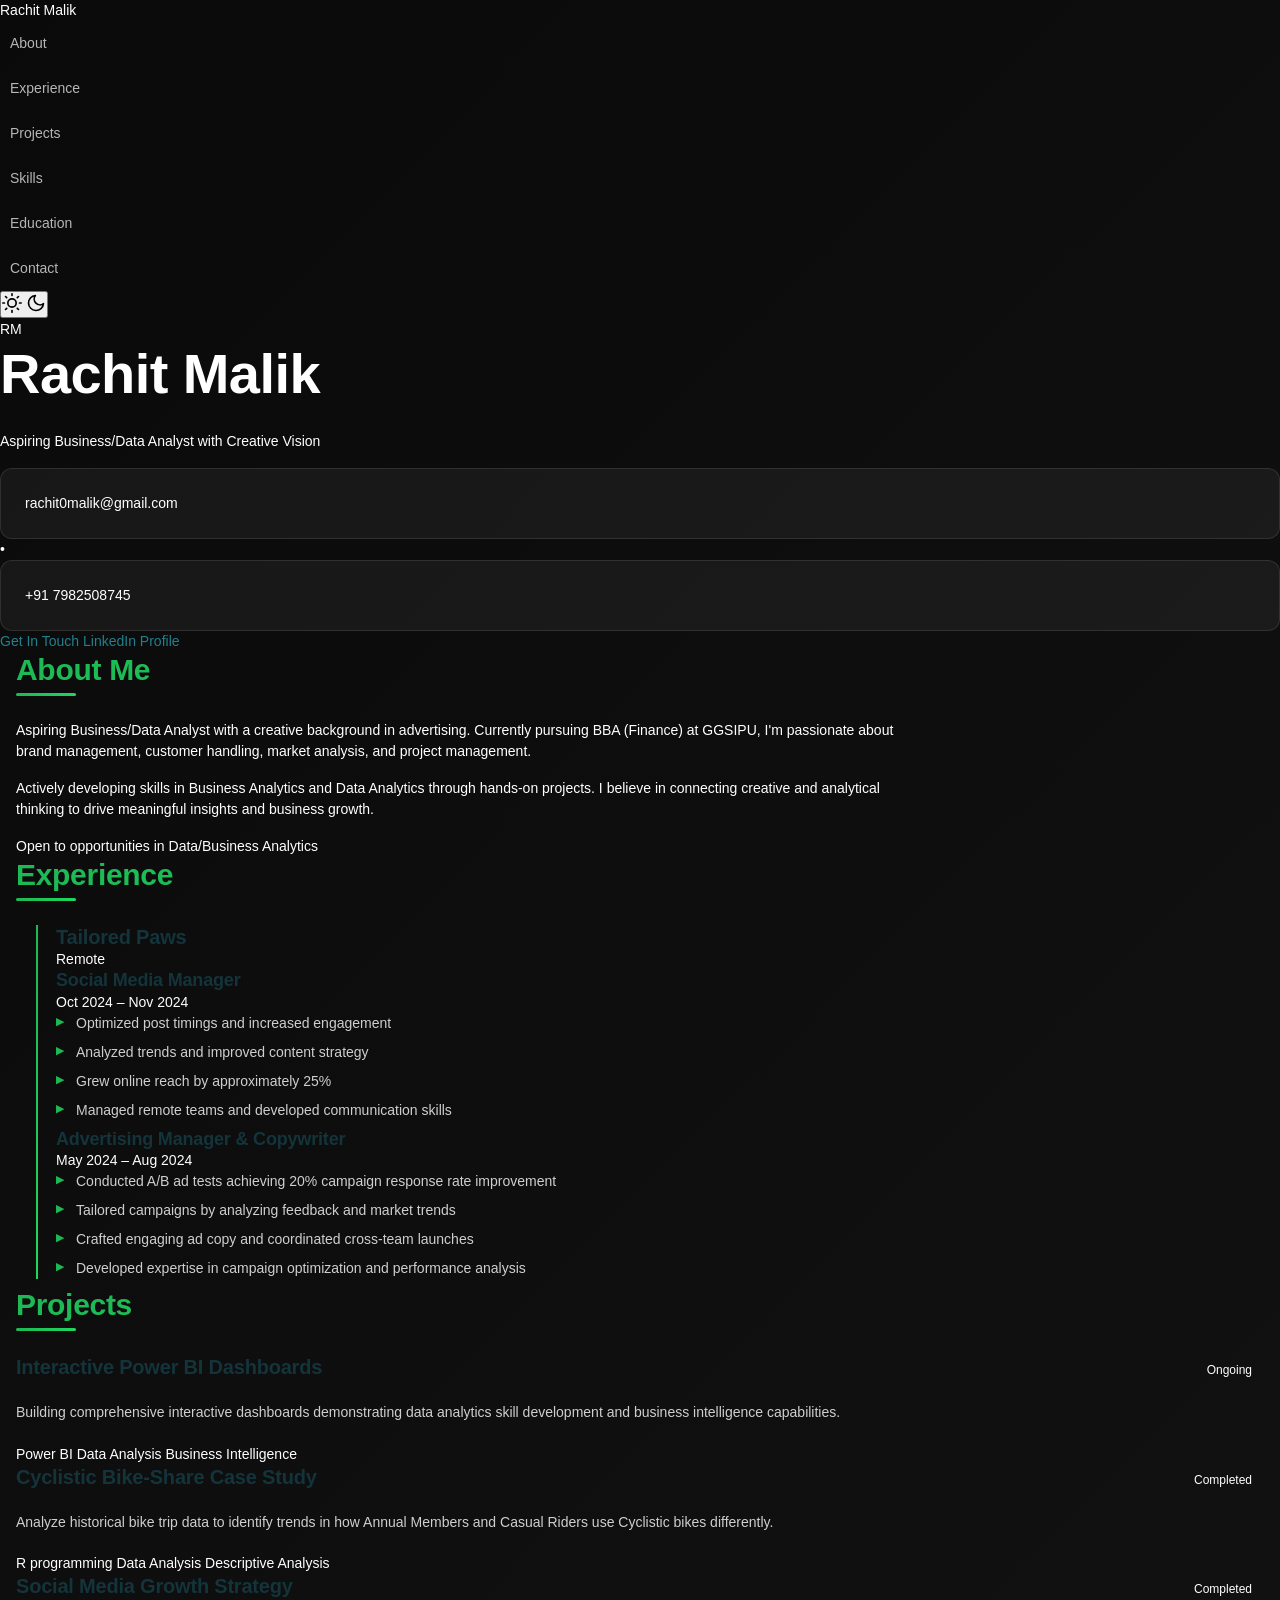
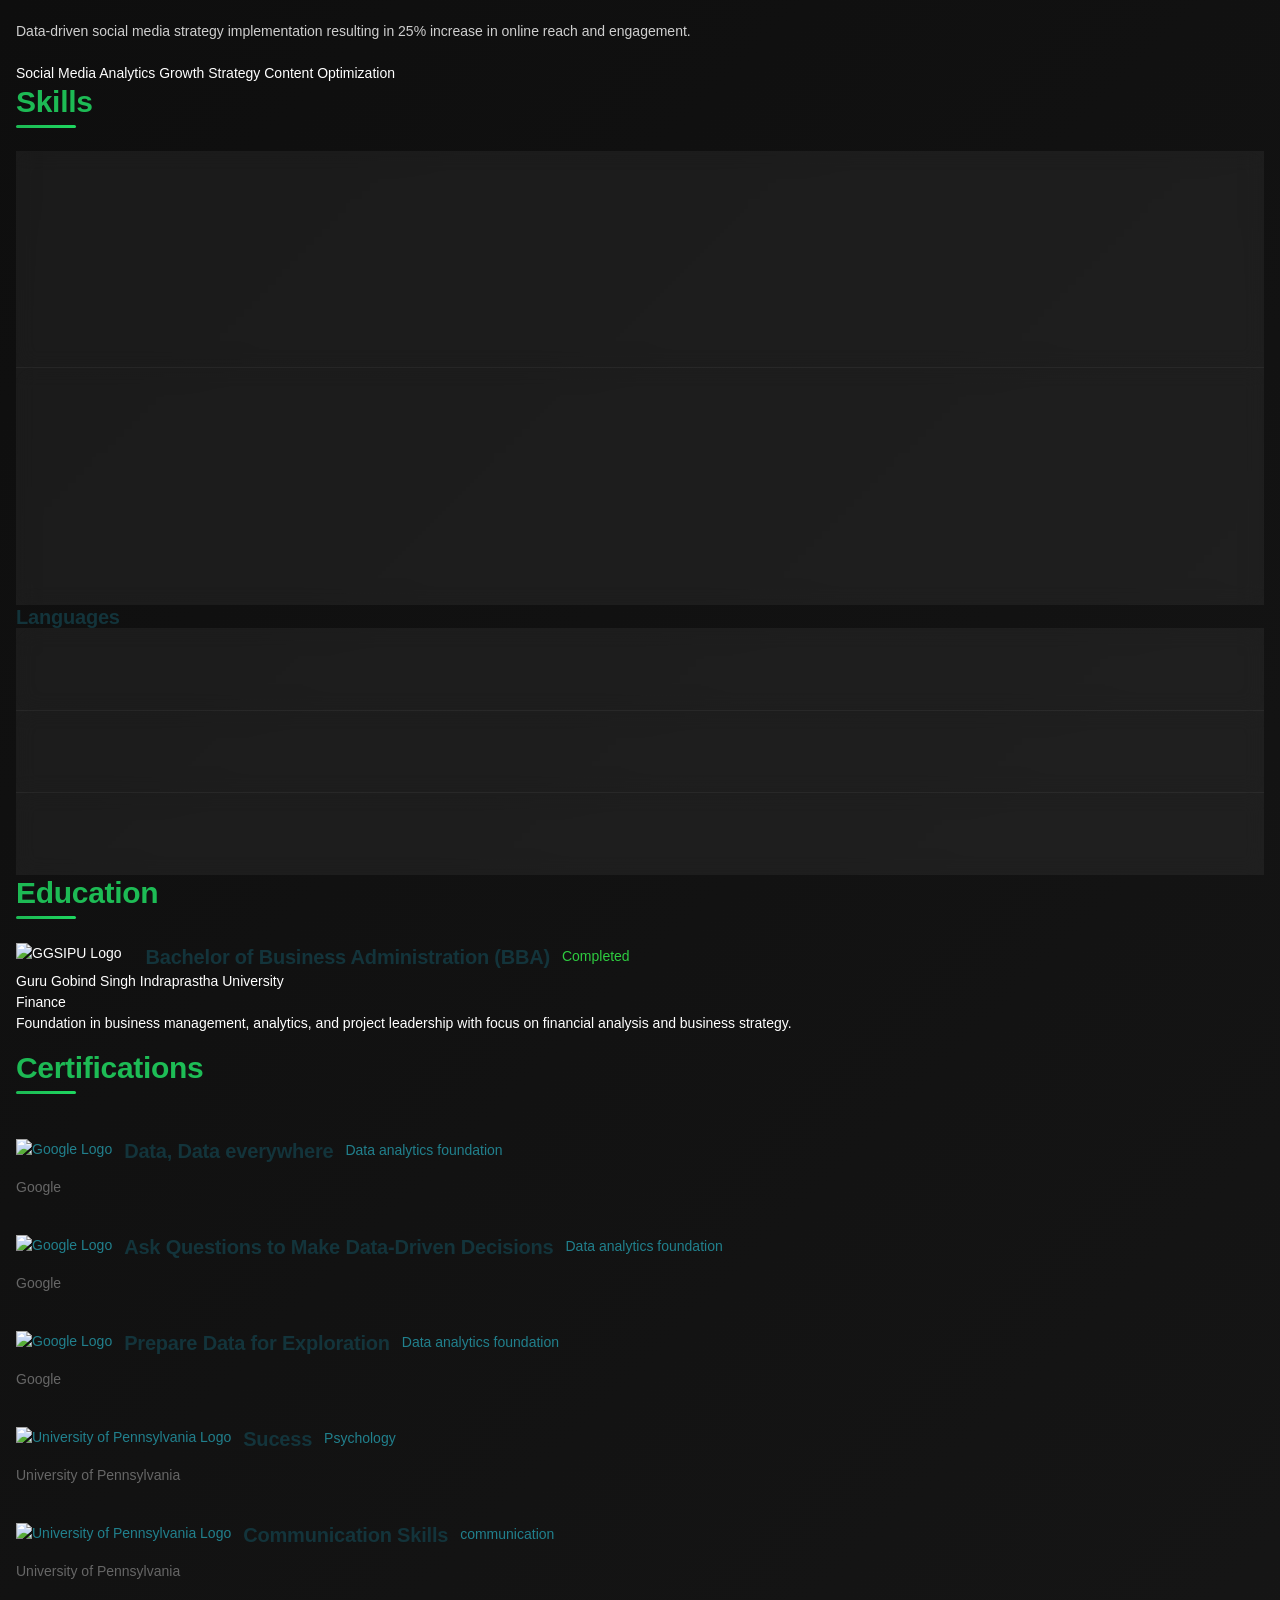
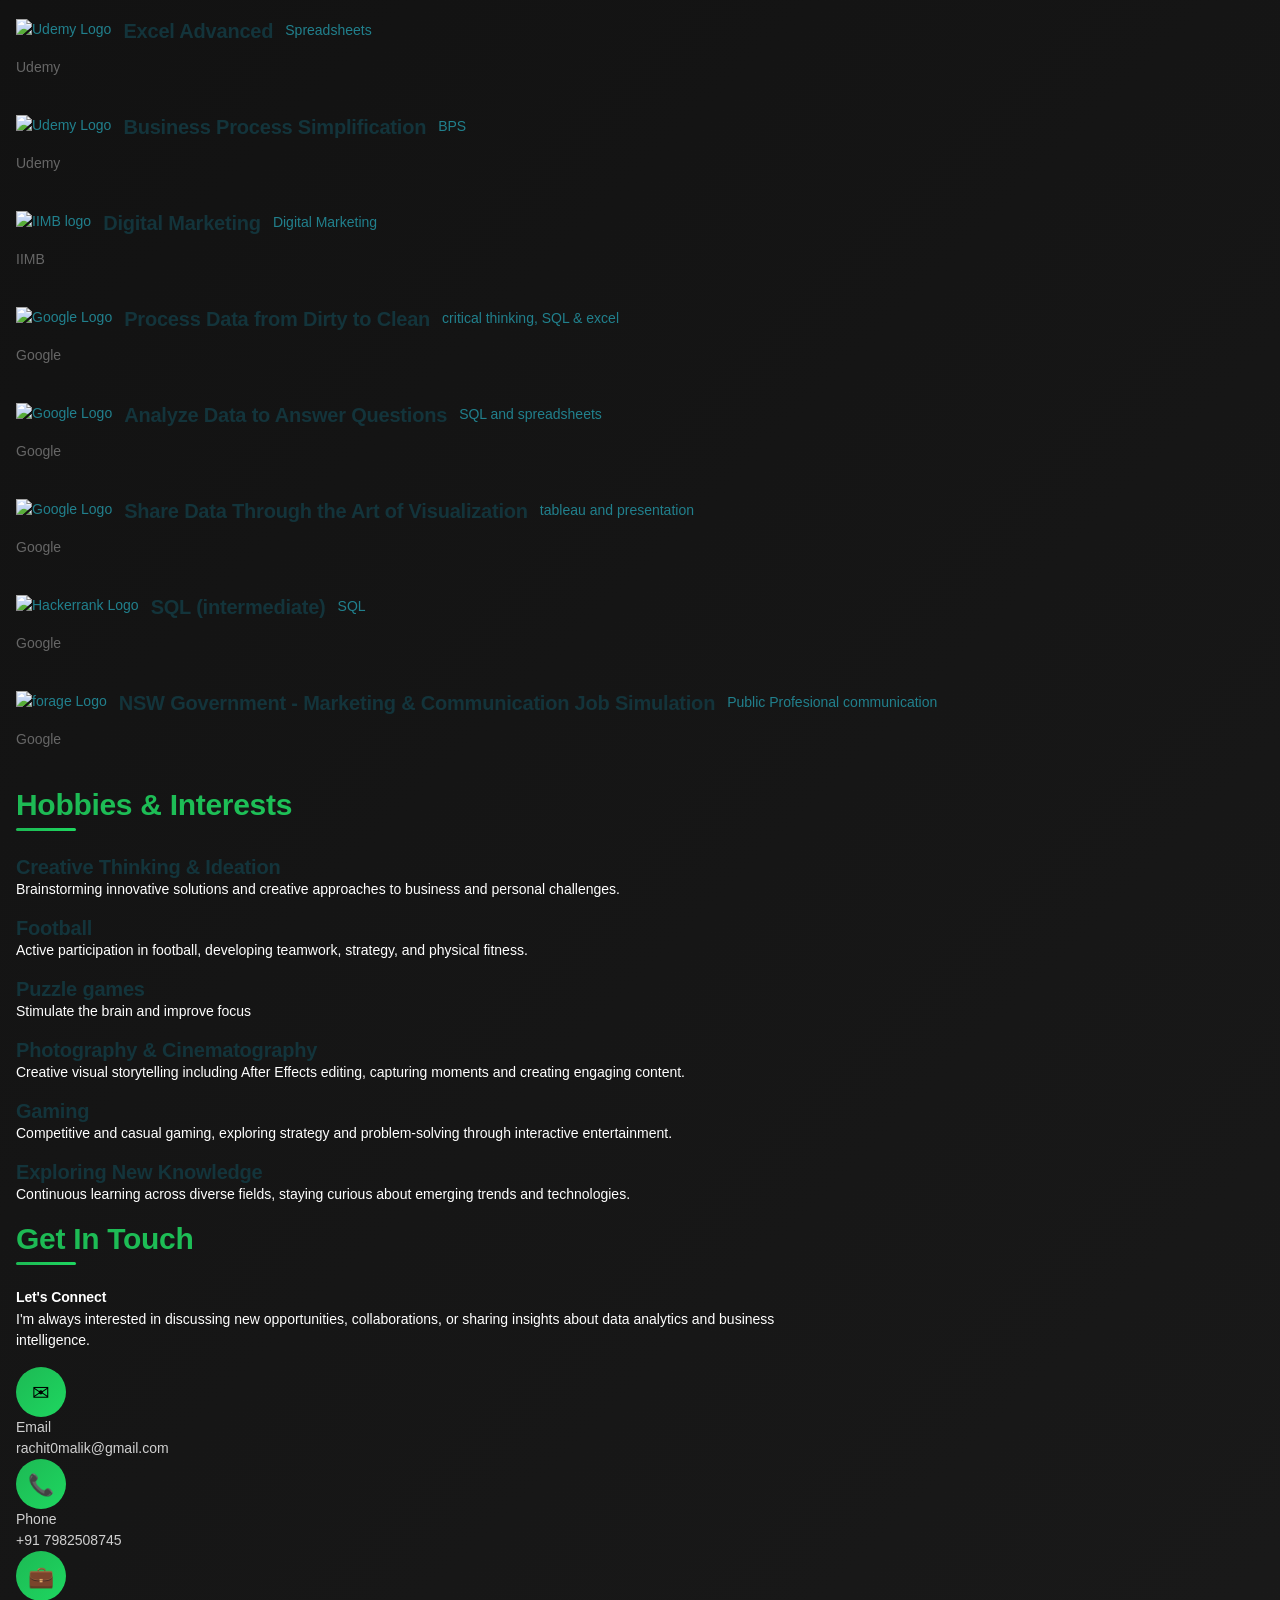
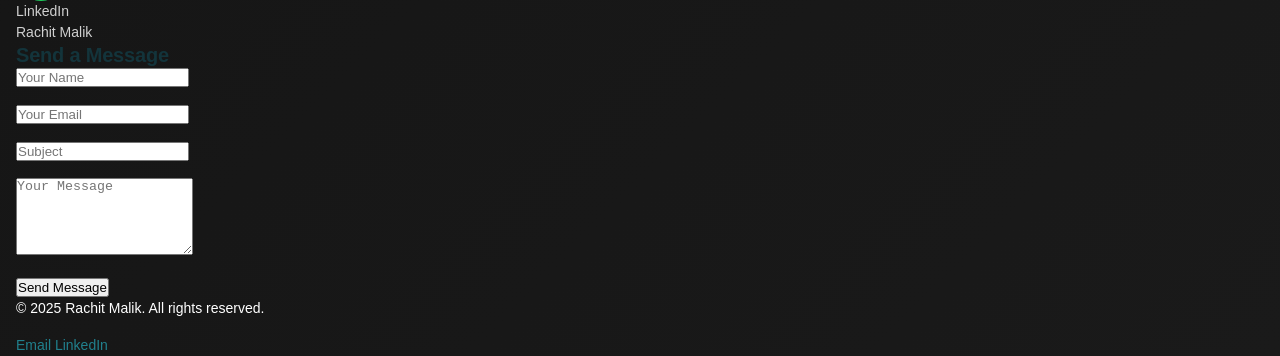
==== index.html @ 8f5498d0 "Update index.html" ====
<!DOCTYPE html>
<html lang="en">
<head>
    <meta charset="UTF-8">
    <meta name="viewport" content="width=device-width, initial-scale=1.0">
    <title>Rachit Malik - Aspiring Business/Data Analyst with Creative Vision</title>
    <meta name="description" content="Portfolio of Rachit Malik, an aspiring Business/Data Analyst transitioning from creative advertising. Skilled in Excel, Power BI, Python, and data analytics.">
    <meta name="keywords" content="data analyst, business analyst, power bi, excel, python, analytics, portfolio">
    <meta name="theme-color" content="#fcfcf9">
    
    <!-- Open Graph Tags -->
    <meta property="og:title" content="Rachit Malik - Aspiring Business/Data Analyst">
    <meta property="og:description" content="Portfolio showcasing transition from creative advertising to data analytics">
    <meta property="og:type" content="website">
    
    <link rel="stylesheet" href="style.css">
    <link rel="apple-touch-icon" href="data:image/svg+xml,<svg xmlns='http://www.w3.org/2000/svg' viewBox='0 0 100 100'><text y='.9em' font-size='90'>🚀</text></svg>">
</head>
<body>
    <!-- Navigation -->
    <nav class="navbar" id="navbar">
        <div class="nav-container">
            <div class="nav-brand">
                <span class="brand-text">Rachit Malik</span>
            </div>
            <div class="nav-menu" id="nav-menu">
                <a href="#about" class="nav-link">About</a>
                <a href="#experience" class="nav-link">Experience</a>
                <a href="#projects" class="nav-link">Projects</a>
                <a href="#skills" class="nav-link">Skills</a>
                <a href="#education" class="nav-link">Education</a>
                <a href="#contact" class="nav-link">Contact</a>
                <button class="theme-toggle" id="theme-toggle" aria-label="Toggle dark mode">
                    <span class="theme-toggle-icon">
                        <svg class="sun-icon" width="20" height="20" viewBox="0 0 24 24" fill="none" stroke="currentColor" stroke-width="2" stroke-linecap="round" stroke-linejoin="round">
                            <circle cx="12" cy="12" r="5"></circle>
                            <line x1="12" y1="1" x2="12" y2="3"></line>
                            <line x1="12" y1="21" x2="12" y2="23"></line>
                            <line x1="4.22" y1="4.22" x2="5.64" y2="5.64"></line>
                            <line x1="18.36" y1="18.36" x2="19.78" y2="19.78"></line>
                            <line x1="1" y1="12" x2="3" y2="12"></line>
                            <line x1="21" y1="12" x2="23" y2="12"></line>
                            <line x1="4.22" y1="19.78" x2="5.64" y2="18.36"></line>
                            <line x1="18.36" y1="5.64" x2="19.78" y2="4.22"></line>
                        </svg>
                        <svg class="moon-icon" width="20" height="20" viewBox="0 0 24 24" fill="none" stroke="currentColor" stroke-width="2" stroke-linecap="round" stroke-linejoin="round">
                            <path d="M21 12.79A9 9 0 1 1 11.21 3 7 7 0 0 0 21 12.79z"></path>
                        </svg>
                    </span>
                </button>
            </div>
            <div class="nav-toggle" id="nav-toggle">
                <span class="bar"></span>
                <span class="bar"></span>
                <span class="bar"></span>
            </div>
        </div>
    </nav>

    <main>
        <!-- Hero Section -->
        <section class="hero" id="hero">
            <div class="hero-container">
                <div class="hero-content">
                    <div class="hero-avatar">
                        <div class="avatar-placeholder">RM</div>
                    </div>
                    <h1 class="hero-title">Rachit Malik</h1>
                    <p class="hero-tagline">Aspiring Business/Data Analyst with Creative Vision</p>
                    <div class="hero-contact">
                        <span class="contact-item">rachit0malik@gmail.com</span>
                        <span class="contact-divider">•</span>
                        <span class="contact-item">+91 7982508745</span>
                    </div>
                    <div class="hero-cta">
                        <a href="#contact" class="cta-button">Get In Touch</a>
                        <a href="https://www.linkedin.com/in/rachit-malik-981229206" target="_blank" class="cta-button-secondary">LinkedIn Profile</a>
                    </div>
                </div>
            </div>
        </section>

        <!-- About Section -->
        <section class="section" id="about">
            <div class="container">
                <h2 class="section-title">About Me</h2>
                <div class="about-content">
                    <div class="about-text">
                        <p>Aspiring Business/Data Analyst with a creative background in advertising. Currently pursuing BBA (Finance) at GGSIPU, I'm passionate about brand management, customer handling, market analysis, and project management.</p>
                        <p>Actively developing skills in Business Analytics and Data Analytics through hands-on projects. I believe in connecting creative and analytical thinking to drive meaningful insights and business growth.</p>
                        <div class="availability-badge">
                            <span class="availability-indicator"></span>
                            Open to opportunities in Data/Business Analytics
                        </div>
                    </div>
                </div>
            </div>
        </section>

        <!-- Experience Section -->
        <section class="section section-alt" id="experience">
            <div class="container">
                <h2 class="section-title">Experience</h2>
                <div class="experience-timeline">
                    <div class="experience-card glass-card">
                        <div class="company-header">
                            <h3 class="company-name">Tailored Paws</h3>
                            <span class="company-location">Remote</span>
                        </div>
                        
                        <div class="position">
                            <div class="position-header">
                                <h4 class="position-title">Social Media Manager</h4>
                                <span class="position-duration">Oct 2024 – Nov 2024</span>
                            </div>
                            <ul class="achievements">
                                <li>Optimized post timings and increased engagement</li>
                                <li>Analyzed trends and improved content strategy</li>
                                <li>Grew online reach by approximately 25%</li>
                                <li>Managed remote teams and developed communication skills</li>
                            </ul>
                        </div>
                        
                        <div class="position">
                            <div class="position-header">
                                <h4 class="position-title">Advertising Manager & Copywriter</h4>
                                <span class="position-duration">May 2024 – Aug 2024</span>
                            </div>
                            <ul class="achievements">
                                <li>Conducted A/B ad tests achieving 20% campaign response rate improvement</li>
                                <li>Tailored campaigns by analyzing feedback and market trends</li>
                                <li>Crafted engaging ad copy and coordinated cross-team launches</li>
                                <li>Developed expertise in campaign optimization and performance analysis</li>
                            </ul>
                        </div>
                    </div>
                </div>
            </div>
        </section>

        <!-- Projects Section -->
        <section class="section" id="projects">
            <div class="container">
                <h2 class="section-title">Projects</h2>
                <div class="projects-grid">
                    <div class="project-card glass-card">
                        <div class="project-header">
                            <h3 class="project-title">Interactive Power BI Dashboards</h3>
                            <span class="project-status status-ongoing">Ongoing</span>
                        </div>
                        <p class="project-description">Building comprehensive interactive dashboards demonstrating data analytics skill development and business intelligence capabilities.</p>
                        <div class="project-technologies">
                            <span class="tech-tag">Power BI</span>
                            <span class="tech-tag">Data Analysis</span>
                            <span class="tech-tag">Business Intelligence</span>
                        </div>
                    </div>
                <a href="https://github.com/rachit-malik/Cyclistic-Capstone-Project" class="project-card glass-card" style="text-decoration: none; color: inherit; display: block;">                  
                    <div class="project-card glass-card">
                        <div class="project-header">
                            <h3 class="project-title">Cyclistic Bike-Share Case Study</h3>
                            <span class="project-status status-completed">Completed</span>
                        </div>
                        <p class="project-description"> Analyze historical bike trip data to identify trends in how Annual Members and Casual Riders use Cyclistic bikes differently.</p>
                        <div class="project-technologies">
                            <span class="tech-tag">R programming</span>
                            <span class="tech-tag">Data Analysis</span>
                            <span class="tech-tag">Descriptive Analysis</span>
                        </div>
                    </div>
                </a>
                    <div class="project-card glass-card">
                        <div class="project-header">
                            <h3 class="project-title">Social Media Growth Strategy</h3>
                            <span class="project-status status-completed">Completed</span>
                        </div>
                        <p class="project-description">Data-driven social media strategy implementation resulting in 25% increase in online reach and engagement.</p>
                        <div class="project-technologies">
                            <span class="tech-tag">Social Media Analytics</span>
                            <span class="tech-tag">Growth Strategy</span>
                            <span class="tech-tag">Content Optimization</span>
                        </div>
                    </div>
                </div>
            </div>
        </section>

        <!-- Skills Section -->
        <section class="section section-alt" id="skills">
            <div class="container">
                <h2 class="section-title">Skills</h2>
                <div class="skills-container">
                    <div class="skills-category">
                        <h3 class="skills-category-title">Technical Skills</h3>
                        <div class="skills-grid">
                            <div class="skill-item">Data Analysis</div>
                            <div class="skill-item">Business Intelligence</div>
                            <div class="skill-item">Tableau (learning)</div>
                            <div class="skill-item">Power BI</div>
                            <div class="skill-item">Microsoft Excel</div>
                            <div class="skill-item">Market Research</div>
                            <div class="skill-item">SQL (learning)</div>
                            <div class="skill-item">A/B Testing</div>
                            <div class="skill-item">R Language (soon)</div>
                        </div>
                    </div>
                    
                    <div class="skills-category">
                        <h3 class="skills-category-title">Professional Skills</h3>
                        <div class="skills-grid">
                            <div class="skill-item">Project Management</div>
                            <div class="skill-item">Team Leadership</div>
                            <div class="skill-item">Strategic Planning</div>
                            <div class="skill-item">Creative Problem Solving</div>
                            <div class="skill-item">Communication</div>
                            <div class="skill-item">Brand Management</div>
                            <div class="skill-item">Customer Relations</div>
                            <div class="skill-item">Cross-functional Collaboration</div>
                            <div class="skill-item">Business Communications</div>
                        </div>
                    </div>
                </div>
                
                <!-- Languages Section -->
                <div class="languages-section">
                    <h3 class="section-subtitle">Languages</h3>
                    <div class="languages-grid">
                        <div class="language-item">
                            <div class="language-info">
                                <span class="language-name">English</span>
                                <span class="language-proficiency">Fluent</span>
                            </div>
                            <div class="language-progress">
                                <div class="progress-bar" data-progress="95"></div>
                            </div>
                        </div>
                        <div class="language-item">
                            <div class="language-info">
                                <span class="language-name">Hindi</span>
                                <span class="language-proficiency">Native</span>
                            </div>
                            <div class="language-progress">
                                <div class="progress-bar" data-progress="100"></div>
                            </div>
                        </div>
                        <div class="language-item">
                            <div class="language-info">
                                <span class="language-name">Punjabi</span>
                                <span class="language-proficiency">Conversational</span>
                            </div>
                            <div class="language-progress">
                                <div class="progress-bar" data-progress="75"></div>
                            </div>
                        </div>
                    </div>
                </div>
            </div>
        </section>

        <!-- Education Section -->
<section class="section" id="education">
  <div class="container">
      <h2 class="section-title">Education</h2>
      <div class="education-content">
          <div class="education-card glass-card">
              <div class="education-header" style="display: flex; align-items: center; gap: 12px;">
                  <img src="https://www.pikpng.com/pngl/m/539-5390936_guru-gobind-singh-indraprastha-university-guru-gobind-singh.png"
                       alt="GGSIPU Logo"
                       class="institution-logo"
                       style="height: 28px; width: auto; margin-right: 12px;">
                  <h3 class="degree-title" style="margin: 0;">Bachelor of Business Administration (BBA)</h3>
                  <span class="education-status" style="color:#2ecc40; font-weight:500;">Completed</span>
              </div>
              <div class="institution">Guru Gobind Singh Indraprastha University</div>
              <div class="specialization">Finance</div>
              <p class="education-description">
                  Foundation in business management, analytics, and project leadership with focus on financial analysis and business strategy.
              </p>
          </div>
      </div>
  </div>
</section>


        <!-- Certifications Section -->
<section class="section section-alt" id="certifications">
  <div class="container">
    <h2 class="section-title"">Certifications</h2>
     <div class="certifications-grid">
      
      <!-- Google Certificate via Coursera -->
      <a href="https://www.coursera.org/share/949e352223b6989084023e08013fbfba" target="_blank" class="certification-card glass-card" style="padding: 16px;">
        <div class="cert-header" style="display: flex; align-items: center; gap: 12px; margin-bottom: 14px;">
          <img src="https://upload.wikimedia.org/wikipedia/commons/2/2f/Google_2015_logo.svg" alt="Google Logo" class="institution-logo" style="height: 24px; width: auto;">
          <h3 class="cert-title" style="font-weight: 600; margin: 0;">Data, Data everywhere</h3>
                        <div class="Cert-technologies">
                            <span class="tech-tag">Data analytics foundation</span>
        </div>
        </div>
        <div class="cert-issuer" style="color: #666; font-size: 1rem;">Google</div>
      </a>
        
      <!-- Google Certificate2 via Coursera -->
      <a href="https://coursera.org/share/9107b1268e070c9dc99fd48654933b18" target="_blank" class="certification-card glass-card" style="padding: 16px;">
        <div class="cert-header" style="display: flex; align-items: center; gap: 12px; margin-bottom: 14px;">
          <img src="https://upload.wikimedia.org/wikipedia/commons/2/2f/Google_2015_logo.svg" alt="Google Logo" class="institution-logo" style="height: 24px; width: auto;">
          <h3 class="cert-title" style="font-weight: 600; margin: 0;">Ask Questions to Make Data-Driven Decisions</h3>
                        <div class="Cert-technologies">
                            <span class="tech-tag">Data analytics foundation</span>
        </div>
        </div>
        <div class="cert-issuer" style="color: #666; font-size: 1rem;">Google</div>
      </a>
 <!-- Google Certificate2 via Coursera -->
      <a href="https://www.coursera.org/account/accomplishments/verify/2CT4IAO8X1F6" target="_blank" class="certification-card glass-card" style="padding: 16px;">
        <div class="cert-header" style="display: flex; align-items: center; gap: 12px; margin-bottom: 14px;">
          <img src="https://upload.wikimedia.org/wikipedia/commons/2/2f/Google_2015_logo.svg" alt="Google Logo" class="institution-logo" style="height: 24px; width: auto;">
          <h3 class="cert-title" style="font-weight: 600; margin: 0;">Prepare Data for Exploration</h3>
                        <div class="Cert-technologies">
                            <span class="tech-tag">Data analytics foundation</span>
        </div>
        </div>
        <div class="cert-issuer" style="color: #666; font-size: 1rem;">Google</div>
      </a>
        
      <!-- University of Pennsylvania Certificate via Coursera -->
      <a href="https://www.coursera.org/account/accomplishments/verify/7TEUP8450WLC" target="_blank" class="certification-card glass-card" style="padding: 16px;">
        <div class="cert-header" style="display: flex; align-items: center; gap: 12px; margin-bottom: 14px;">
          <img src="https://commons.wikimedia.org/wiki/Special:FilePath/UPenn_shield_with_banner.svg" alt="University of Pennsylvania Logo" class="institution-logo" style="height: 24px; width: auto;">
          <h3 class="cert-title" style="font-weight: 600; margin: 0;">Sucess</h3>
                        <div class="Cert-technologies">
                            <span class="tech-tag">Psychology</span>
        </div>
        </div>
        <div class="cert-issuer" style="color: #666; font-size: 1rem;">University of Pennsylvania</div>
      </a>
        
      <!-- University of Pennsylvania Certificate via Coursera -->
      <a href="https://coursera.org/share/a6d82b15ec51c2e0fdc579d002f3a297" target="_blank" class="certification-card glass-card" style="padding: 16px;">
        <div class="cert-header" style="display: flex; align-items: center; gap: 12px; margin-bottom: 14px;">
          <img src="https://commons.wikimedia.org/wiki/Special:FilePath/UPenn_shield_with_banner.svg" alt="University of Pennsylvania Logo" class="institution-logo" style="height: 24px; width: auto;">
          <h3 class="cert-title" style="font-weight: 600; margin: 0;">Communication Skills</h3>
                        <div class="Cert-technologies">
                            <span class="tech-tag">communication</span>
        </div>
        </div>
        <div class="cert-issuer" style="color: #666; font-size: 1rem;">University of Pennsylvania</div>
      </a>
      
      <!-- Udemy Certificate 1 -->
      <a href="https://www.udemy.com/certificate/UC-9e20baeb-41c6-47dc-a830-4d3f78952b8f/" target="_blank" class="certification-card glass-card" style="padding: 16px;">
        <div class="cert-header" style="display: flex; align-items: center; gap: 12px; margin-bottom: 14px;">
          <img src="https://cdn.brandfetch.io/idTqV2BNgX/w/400/h/400/theme/dark/icon.png" alt="Udemy Logo" class="institution-logo" style="height: 24px; width: auto;">
          <h3 class="cert-title" style="font-weight: 600; margin: 0;">Excel Advanced</h3>
                        <div class="Cert-technologies">
                            <span class="tech-tag">Spreadsheets</span>
        </div>
        </div>
        <div class="cert-issuer" style="color: #666; font-size: 1rem;">Udemy</div>
      </a>

      <!-- Udemy Certificate 2 -->
      <a href="https://www.udemy.com/certificate/UC-96c23d47-9c51-4db1-b8ff-586a648dfde0/" target="_blank" class="certification-card glass-card" style="padding: 16px;">
        <div class="cert-header" style="display: flex; align-items: center; gap: 12px; margin-bottom: 14px;">
          <img src="https://cdn.brandfetch.io/idTqV2BNgX/theme/light/logo.svg" alt="Udemy Logo" class="institution-logo" style="height: 24px; width: auto;">
          <h3 class="cert-title" style="font-weight: 600; margin: 0;">Business Process Simplification</h3>
                        <div class="Cert-technologies">
                            <span class="tech-tag">BPS</span>
        </div>
        </div>
        <div class="cert-issuer" style="color: #666; font-size: 1rem;">Udemy</div>
      </a>
              <!-- SWAYAM -->
      <a href="https://www.linkedin.com/posts/rachit-malik-981229206_digitalmarketing-iimb-swayam-activity-7356491698081812480" target="_blank" class="certification-card glass-card" style="padding: 16px;">
        <div class="cert-header" style="display: flex; align-items: center; gap: 12px; margin-bottom: 14px;">
          <img src="https://cdn.brandfetch.io/idzbyUzA4v/theme/dark/logo.svg?c=1dxbfHSJFAPEGdCLU4o5B" alt="IIMB logo" class="institution-logo" style="height: 24px; width: auto;">
          <h3 class="cert-title" style="font-weight: 600; margin: 0;">Digital Marketing</h3>
                        <div class="Cert-technologies">
                            <span class="tech-tag">Digital Marketing</span>
        </div>
        </div>
        <div class="cert-issuer" style="color: #666; font-size: 1rem;">IIMB</div>
      </a>
 <!-- Google Certificate2 via Coursera -->
      <a href="https://www.coursera.org/account/accomplishments/records/38FHXWDX1JA9" target="_blank" class="certification-card glass-card" style="padding: 16px;">
        <div class="cert-header" style="display: flex; align-items: center; gap: 12px; margin-bottom: 14px;">
          <img src="https://upload.wikimedia.org/wikipedia/commons/2/2f/Google_2015_logo.svg" alt="Google Logo" class="institution-logo" style="height: 24px; width: auto;">
          <h3 class="cert-title" style="font-weight: 600; margin: 0;">Process Data from Dirty to Clean</h3>
                        <div class="Cert-technologies">
                            <span class="tech-tag">critical thinking, SQL & excel</span>
        </div>
        </div>
        <div class="cert-issuer" style="color: #666; font-size: 1rem;">Google</div>
      </a>
    <!-- Google Certificate2 via Coursera -->
      <a href="https://coursera.org/share/10e33d6e90ad9c501c945b5ffcc831a6" target="_blank" class="certification-card glass-card" style="padding: 16px;">
        <div class="cert-header" style="display: flex; align-items: center; gap: 12px; margin-bottom: 14px;">
          <img src="https://upload.wikimedia.org/wikipedia/commons/2/2f/Google_2015_logo.svg" alt="Google Logo" class="institution-logo" style="height: 24px; width: auto;">
          <h3 class="cert-title" style="font-weight: 600; margin: 0;">Analyze Data to Answer Questions</h3>
                        <div class="Cert-technologies">
                            <span class="tech-tag">SQL and spreadsheets</span>
        </div>
        </div>
        <div class="cert-issuer" style="color: #666; font-size: 1rem;">Google</div>
      </a>
         <!-- Google Certificate2 via Coursera -->
      <a href="https://coursera.org/share/75da1f7abc09dbab57fce374fe96931c" target="_blank" class="certification-card glass-card" style="padding: 16px;">
        <div class="cert-header" style="display: flex; align-items: center; gap: 12px; margin-bottom: 14px;">
          <img src="https://upload.wikimedia.org/wikipedia/commons/2/2f/Google_2015_logo.svg" alt="Google Logo" class="institution-logo" style="height: 24px; width: auto;">
          <h3 class="cert-title" style="font-weight: 600; margin: 0;">Share Data Through the Art of Visualization</h3>
                        <div class="Cert-technologies">
                            <span class="tech-tag">tableau and presentation</span>
        </div>
        </div>
        <div class="cert-issuer" style="color: #666; font-size: 1rem;">Google</div>
      </a>
         <!--Hackerrank via SQL intermediate -->
      <a href="https://www.hackerrank.com/certificates/iframe/992466e6f6fa" target="_blank" class="certification-card glass-card" style="padding: 16px;">
        <div class="cert-header" style="display: flex; align-items: center; gap: 12px; margin-bottom: 14px;">
          <img src="https://cdn.brandfetch.io/id7deEe4pT/w/400/h/400/theme/dark/icon.jpeg?c=1dxbfHSJFAPEGdCLU4o5B" alt="Hackerrank Logo" class="institution-logo" style="height: 24px; width: auto;">
          <h3 class="cert-title" style="font-weight: 600; margin: 0;">SQL (intermediate)</h3>
                        <div class="Cert-technologies">
                            <span class="tech-tag">SQL</span>
        </div>
        </div>
        <div class="cert-issuer" style="color: #666; font-size: 1rem;">Google</div>
      </a>
         <!-- job simulation via Coursera -->
      <a href="https://forage-uploads-prod.s3.amazonaws.com/completion-certificates/nppSEH2cXYTz95hL7/9ruJezPEgjnwNdSwo_nppSEH2cXYTz95hL7_9YHki7br5rYDeKnei_1754098919355_completion_certificate.pdf" target="_blank" class="certification-card glass-card" style="padding: 16px;">
        <div class="cert-header" style="display: flex; align-items: center; gap: 12px; margin-bottom: 14px;">
          <img src="https://cdn.brandfetch.io/idV710Mm_L/theme/dark/logo.svg?c=1bxid64Mup7aczewSAYMX&t=1758723296908" alt="forage Logo" class="institution-logo" style="height: 24px; width: auto;">
          <h3 class="cert-title" style="font-weight: 600; margin: 0;">NSW Government - Marketing & Communication Job Simulation</h3>
                        <div class="Cert-technologies">
                            <span class="tech-tag">Public Profesional communication</span>
        </div>
        </div>
        <div class="cert-issuer" style="color: #666; font-size: 1rem;">Google</div>
      </a>
    </div>
  </div>
</section>



        <!-- Hobbies Section -->
        <section class="section" id="hobbies">
            <div class="container">
                <h2 class="section-title">Hobbies & Interests</h2>
                <div class="hobbies-grid">
                    <div class="hobby-card glass-card">
                        <h3 class="hobby-title">Creative Thinking & Ideation</h3>
                        <p class="hobby-description">Brainstorming innovative solutions and creative approaches to business and personal challenges.</p>
                    </div>
                    <div class="hobby-card glass-card">
                        <h3 class="hobby-title">Football</h3>
                        <p class="hobby-description">Active participation in football, developing teamwork, strategy, and physical fitness.</p>
                    </div>
                    <div class="hobby-card glass-card">
                        <h3 class="hobby-title">Puzzle games</h3>
                        <p class="hobby-description">Stimulate the brain and improve focus</p>
                    </div>
                    <div class="hobby-card glass-card">
                        <h3 class="hobby-title">Photography & Cinematography</h3>
                        <p class="hobby-description">Creative visual storytelling including After Effects editing, capturing moments and creating engaging content.</p>
                    </div>
                    <div class="hobby-card glass-card">
                        <h3 class="hobby-title">Gaming</h3>
                        <p class="hobby-description">Competitive and casual gaming, exploring strategy and problem-solving through interactive entertainment.</p>
                    </div>
                    <div class="hobby-card glass-card">
                        <h3 class="hobby-title">Exploring New Knowledge</h3>
                        <p class="hobby-description">Continuous learning across diverse fields, staying curious about emerging trends and technologies.</p>
                    </div>
                </div>
            </div>
        </section>

        <!-- Contact Section -->
        <section class="section section-alt" id="contact">
            <div class="container">
                <h2 class="section-title">Get In Touch</h2>
                <div class="contact-content">
                    <div class="contact-info">
                        <div class="contact-item-large">
                            <h3>Let's Connect</h3>
                            <p>I'm always interested in discussing new opportunities, collaborations, or sharing insights about data analytics and business intelligence.</p>
                        </div>
                        <div class="contact-methods">
                            <a href="mailto:rachit0malik@gmail.com" class="contact-method">
                                <div class="contact-icon">✉</div>
                                <div class="contact-details">
                                    <div class="contact-label">Email</div>
                                    <div class="contact-value">rachit0malik@gmail.com</div>
                                </div>
                            </a>
                            <a href="tel:+917982508745" class="contact-method">
                                <div class="contact-icon">📞</div>
                                <div class="contact-details">
                                    <div class="contact-label">Phone</div>
                                    <div class="contact-value">+91 7982508745</div>
                                </div>
                            </a>
                            <a href="https://www.linkedin.com/in/rachit-malik-981229206" target="_blank" class="contact-method">
                                <div class="contact-icon">💼</div>
                                <div class="contact-details">
                                    <div class="contact-label">LinkedIn</div>
                                    <div class="contact-value">Rachit Malik</div>
                                </div>
                            </a>
                        </div>
                    </div>
                    
                    <form class="contact-form glass-card" id="contact-form">
                        <h3 class="form-title">Send a Message</h3>
                        <div class="form-group">
                            <input type="text" id="name" name="name" class="form-input" placeholder="Your Name" required>
                        </div>
                        <div class="form-group">
                            <input type="email" id="email" name="email" class="form-input" placeholder="Your Email" required>
                        </div>
                        <div class="form-group">
                            <input type="text" id="subject" name="subject" class="form-input" placeholder="Subject" required>
                        </div>
                        <div class="form-group">
                            <textarea id="message" name="message" rows="5" class="form-input" placeholder="Your Message" required></textarea>
                        </div>
                        <button type="submit" class="submit-button">Send Message</button>
                    </form>
                </div>
            </div>
        </section>
    </main>

    <!-- Footer -->
    <footer class="footer">
        <div class="container">
            <div class="footer-content">
                <p>&copy; 2025 Rachit Malik. All rights reserved.</p>
                <div class="footer-links">
                    <a href="mailto:rachit0malik@gmail.com">Email</a>
                    <a href="https://www.linkedin.com/in/rachit-malik-981229206" target="_blank">LinkedIn</a>
                </div>
            </div>
        </div>
    </footer>

    <script src="app.js"></script>
</body>
</html>
---- style.css ----
:root {
  /* Primitive Color Tokens */
  --color-white: rgba(255, 255, 255, 1);
  --color-black: rgba(0, 0, 0, 1);
  --color-cream-50: rgba(252, 252, 249, 1);
  --color-cream-100: rgba(255, 255, 253, 1);
  --color-gray-200: rgba(245, 245, 245, 1);
  --color-gray-300: rgba(167, 169, 169, 1);
  --color-gray-400: rgba(119, 124, 124, 1);
  --color-slate-500: rgba(98, 108, 113, 1);
  --color-brown-600: rgba(94, 82, 64, 1);
  --color-charcoal-700: rgba(31, 33, 33, 1);
  --color-charcoal-800: rgba(38, 40, 40, 1);
  --color-slate-900: rgba(19, 52, 59, 1);
  --color-teal-300: rgba(50, 184, 198, 1);
  --color-teal-400: rgba(45, 166, 178, 1);
  --color-teal-500: rgba(33, 128, 141, 1);
  --color-teal-600: rgba(29, 116, 128, 1);
  --color-teal-700: rgba(26, 104, 115, 1);
  --color-teal-800: rgba(41, 150, 161, 1);
  --color-red-400: rgba(255, 84, 89, 1);
  --color-red-500: rgba(192, 21, 47, 1);
  --color-orange-400: rgba(230, 129, 97, 1);
  --color-orange-500: rgba(168, 75, 47, 1);

  /* RGB versions for opacity control */
  --color-brown-600-rgb: 94, 82, 64;
  --color-teal-500-rgb: 33, 128, 141;
  --color-slate-900-rgb: 19, 52, 59;
  --color-slate-500-rgb: 98, 108, 113;
  --color-red-500-rgb: 192, 21, 47;
  --color-red-400-rgb: 255, 84, 89;
  --color-orange-500-rgb: 168, 75, 47;
  --color-orange-400-rgb: 230, 129, 97;

  /* Background color tokens (Light Mode) */
  --color-bg-1: rgba(59, 130, 246, 0.08); /* Light blue */
  --color-bg-2: rgba(245, 158, 11, 0.08); /* Light yellow */
  --color-bg-3: rgba(34, 197, 94, 0.08); /* Light green */
  --color-bg-4: rgba(239, 68, 68, 0.08); /* Light red */
  --color-bg-5: rgba(147, 51, 234, 0.08); /* Light purple */
  --color-bg-6: rgba(249, 115, 22, 0.08); /* Light orange */
  --color-bg-7: rgba(236, 72, 153, 0.08); /* Light pink */
  --color-bg-8: rgba(6, 182, 212, 0.08); /* Light cyan */

  /* Semantic Color Tokens (Light Mode) */
  --color-background: var(--color-cream-50);
  --color-surface: var(--color-cream-100);
  --color-text: var(--color-slate-900);
  --color-text-secondary: var(--color-slate-500);
  --color-primary: var(--color-teal-500);
  --color-primary-hover: var(--color-teal-600);
  --color-primary-active: var(--color-teal-700);
  --color-secondary: rgba(var(--color-brown-600-rgb), 0.12);
  --color-secondary-hover: rgba(var(--color-brown-600-rgb), 0.2);
  --color-secondary-active: rgba(var(--color-brown-600-rgb), 0.25);
  --color-border: rgba(var(--color-brown-600-rgb), 0.2);
  --color-btn-primary-text: var(--color-cream-50);
  --color-card-border: rgba(var(--color-brown-600-rgb), 0.12);
  --color-card-border-inner: rgba(var(--color-brown-600-rgb), 0.12);
  --color-error: var(--color-red-500);
  --color-success: var(--color-teal-500);
  --color-warning: var(--color-orange-500);
  --color-info: var(--color-slate-500);
  --color-focus-ring: rgba(var(--color-teal-500-rgb), 0.4);
  --color-select-caret: rgba(var(--color-slate-900-rgb), 0.8);

  /* Common style patterns */
  --focus-ring: 0 0 0 3px var(--color-focus-ring);
  --focus-outline: 2px solid var(--color-primary);
  --status-bg-opacity: 0.15;
  --status-border-opacity: 0.25;
  --select-caret-light: url("data:image/svg+xml,%3Csvg xmlns='http://www.w3.org/2000/svg' width='16' height='16' viewBox='0 0 24 24' fill='none' stroke='%23134252' stroke-width='2' stroke-linecap='round' stroke-linejoin='round'%3E%3Cpolyline points='6 9 12 15 18 9'%3E%3C/polyline%3E%3C/svg%3E");
  --select-caret-dark: url("data:image/svg+xml,%3Csvg xmlns='http://www.w3.org/2000/svg' width='16' height='16' viewBox='0 0 24 24' fill='none' stroke='%23f5f5f5' stroke-width='2' stroke-linecap='round' stroke-linejoin='round'%3E%3Cpolyline points='6 9 12 15 18 9'%3E%3C/polyline%3E%3C/svg%3E");

  /* RGB versions for opacity control */
  --color-success-rgb: 33, 128, 141;
  --color-error-rgb: 192, 21, 47;
  --color-warning-rgb: 168, 75, 47;
  --color-info-rgb: 98, 108, 113;

  /* Typography */
  --font-family-base: "FKGroteskNeue", "Geist", "Inter", -apple-system,
    BlinkMacSystemFont, "Segoe UI", Roboto, sans-serif;
  --font-family-mono: "Berkeley Mono", ui-monospace, SFMono-Regular, Menlo,
    Monaco, Consolas, monospace;
  --font-size-xs: 11px;
  --font-size-sm: 12px;
  --font-size-base: 14px;
  --font-size-md: 14px;
  --font-size-lg: 16px;
  --font-size-xl: 18px;
  --font-size-2xl: 20px;
  --font-size-3xl: 24px;
  --font-size-4xl: 30px;
  --font-weight-normal: 400;
  --font-weight-medium: 500;
  --font-weight-semibold: 550;
  --font-weight-bold: 600;
  --line-height-tight: 1.2;
  --line-height-normal: 1.5;
  --letter-spacing-tight: -0.01em;

  /* Spacing */
  --space-0: 0;
  --space-1: 1px;
  --space-2: 2px;
  --space-4: 4px;
  --space-6: 6px;
  --space-8: 8px;
  --space-10: 10px;
  --space-12: 12px;
  --space-16: 16px;
  --space-20: 20px;
  --space-24: 24px;
  --space-32: 32px;

  /* Border Radius */
  --radius-sm: 6px;
  --radius-base: 8px;
  --radius-md: 10px;
  --radius-lg: 12px;
  --radius-full: 9999px;

  /* Shadows */
  --shadow-xs: 0 1px 2px rgba(0, 0, 0, 0.02);
  --shadow-sm: 0 1px 3px rgba(0, 0, 0, 0.04), 0 1px 2px rgba(0, 0, 0, 0.02);
  --shadow-md: 0 4px 6px -1px rgba(0, 0, 0, 0.04),
    0 2px 4px -1px rgba(0, 0, 0, 0.02);
  --shadow-lg: 0 10px 15px -3px rgba(0, 0, 0, 0.04),
    0 4px 6px -2px rgba(0, 0, 0, 0.02);
  --shadow-inset-sm: inset 0 1px 0 rgba(255, 255, 255, 0.15),
    inset 0 -1px 0 rgba(0, 0, 0, 0.03);

  /* Animation */
  --duration-fast: 150ms;
  --duration-normal: 250ms;
  --ease-standard: cubic-bezier(0.16, 1, 0.3, 1);

  /* Layout */
  --container-sm: 640px;
  --container-md: 768px;
  --container-lg: 1024px;
  --container-xl: 1280px;
}

/* Dark mode colors */
@media (prefers-color-scheme: dark) {
  :root {
    /* RGB versions for opacity control (Dark Mode) */
    --color-gray-400-rgb: 119, 124, 124;
    --color-teal-300-rgb: 50, 184, 198;
    --color-gray-300-rgb: 167, 169, 169;
    --color-gray-200-rgb: 245, 245, 245;

    /* Background color tokens (Dark Mode) */
    --color-bg-1: rgba(29, 78, 216, 0.15); /* Dark blue */
    --color-bg-2: rgba(180, 83, 9, 0.15); /* Dark yellow */
    --color-bg-3: rgba(21, 128, 61, 0.15); /* Dark green */
    --color-bg-4: rgba(185, 28, 28, 0.15); /* Dark red */
    --color-bg-5: rgba(107, 33, 168, 0.15); /* Dark purple */
    --color-bg-6: rgba(194, 65, 12, 0.15); /* Dark orange */
    --color-bg-7: rgba(190, 24, 93, 0.15); /* Dark pink */
    --color-bg-8: rgba(8, 145, 178, 0.15); /* Dark cyan */
    
    /* Semantic Color Tokens (Dark Mode) */
    --color-background: var(--color-charcoal-700);
    --color-surface: var(--color-charcoal-800);
    --color-text: var(--color-gray-200);
    --color-text-secondary: rgba(var(--color-gray-300-rgb), 0.7);
    --color-primary: var(--color-teal-300);
    --color-primary-hover: var(--color-teal-400);
    --color-primary-active: var(--color-teal-800);
    --color-secondary: rgba(var(--color-gray-400-rgb), 0.15);
    --color-secondary-hover: rgba(var(--color-gray-400-rgb), 0.25);
    --color-secondary-active: rgba(var(--color-gray-400-rgb), 0.3);
    --color-border: rgba(var(--color-gray-400-rgb), 0.3);
    --color-error: var(--color-red-400);
    --color-success: var(--color-teal-300);
    --color-warning: var(--color-orange-400);
    --color-info: var(--color-gray-300);
    --color-focus-ring: rgba(var(--color-teal-300-rgb), 0.4);
    --color-btn-primary-text: var(--color-slate-900);
    --color-card-border: rgba(var(--color-gray-400-rgb), 0.2);
    --color-card-border-inner: rgba(var(--color-gray-400-rgb), 0.15);
    --shadow-inset-sm: inset 0 1px 0 rgba(255, 255, 255, 0.1),
      inset 0 -1px 0 rgba(0, 0, 0, 0.15);
    --button-border-secondary: rgba(var(--color-gray-400-rgb), 0.2);
    --color-border-secondary: rgba(var(--color-gray-400-rgb), 0.2);
    --color-select-caret: rgba(var(--color-gray-200-rgb), 0.8);

    /* Common style patterns - updated for dark mode */
    --focus-ring: 0 0 0 3px var(--color-focus-ring);
    --focus-outline: 2px solid var(--color-primary);
    --status-bg-opacity: 0.15;
    --status-border-opacity: 0.25;
    --select-caret-light: url("data:image/svg+xml,%3Csvg xmlns='http://www.w3.org/2000/svg' width='16' height='16' viewBox='0 0 24 24' fill='none' stroke='%23134252' stroke-width='2' stroke-linecap='round' stroke-linejoin='round'%3E%3Cpolyline points='6 9 12 15 18 9'%3E%3C/polyline%3E%3C/svg%3E");
    --select-caret-dark: url("data:image/svg+xml,%3Csvg xmlns='http://www.w3.org/2000/svg' width='16' height='16' viewBox='0 0 24 24' fill='none' stroke='%23f5f5f5' stroke-width='2' stroke-linecap='round' stroke-linejoin='round'%3E%3Cpolyline points='6 9 12 15 18 9'%3E%3C/polyline%3E%3C/svg%3E");

    /* RGB versions for dark mode */
    --color-success-rgb: var(--color-teal-300-rgb);
    --color-error-rgb: var(--color-red-400-rgb);
    --color-warning-rgb: var(--color-orange-400-rgb);
    --color-info-rgb: var(--color-gray-300-rgb);
  }
}

/* Data attribute for manual theme switching */
[data-color-scheme="dark"] {
  /* RGB versions for opacity control (dark mode) */
  --color-gray-400-rgb: 119, 124, 124;
  --color-teal-300-rgb: 50, 184, 198;
  --color-gray-300-rgb: 167, 169, 169;
  --color-gray-200-rgb: 245, 245, 245;

  /* Colorful background palette - Dark Mode */
  --color-bg-1: rgba(29, 78, 216, 0.15); /* Dark blue */
  --color-bg-2: rgba(180, 83, 9, 0.15); /* Dark yellow */
  --color-bg-3: rgba(21, 128, 61, 0.15); /* Dark green */
  --color-bg-4: rgba(185, 28, 28, 0.15); /* Dark red */
  --color-bg-5: rgba(107, 33, 168, 0.15); /* Dark purple */
  --color-bg-6: rgba(194, 65, 12, 0.15); /* Dark orange */
  --color-bg-7: rgba(190, 24, 93, 0.15); /* Dark pink */
  --color-bg-8: rgba(8, 145, 178, 0.15); /* Dark cyan */
  
  /* Semantic Color Tokens (Dark Mode) */
  --color-background: var(--color-charcoal-700);
  --color-surface: var(--color-charcoal-800);
  --color-text: var(--color-gray-200);
  --color-text-secondary: rgba(var(--color-gray-300-rgb), 0.7);
  --color-primary: var(--color-teal-300);
  --color-primary-hover: var(--color-teal-400);
  --color-primary-active: var(--color-teal-800);
  --color-secondary: rgba(var(--color-gray-400-rgb), 0.15);
  --color-secondary-hover: rgba(var(--color-gray-400-rgb), 0.25);
  --color-secondary-active: rgba(var(--color-gray-400-rgb), 0.3);
  --color-border: rgba(var(--color-gray-400-rgb), 0.3);
  --color-error: var(--color-red-400);
  --color-success: var(--color-teal-300);
  --color-warning: var(--color-orange-400);
  --color-info: var(--color-gray-300);
  --color-focus-ring: rgba(var(--color-teal-300-rgb), 0.4);
  --color-btn-primary-text: var(--color-slate-900);
  --color-card-border: rgba(var(--color-gray-400-rgb), 0.15);
  --color-card-border-inner: rgba(var(--color-gray-400-rgb), 0.15);
  --shadow-inset-sm: inset 0 1px 0 rgba(255, 255, 255, 0.1),
    inset 0 -1px 0 rgba(0, 0, 0, 0.15);
  --color-border-secondary: rgba(var(--color-gray-400-rgb), 0.2);
  --color-select-caret: rgba(var(--color-gray-200-rgb), 0.8);

  /* Common style patterns - updated for dark mode */
  --focus-ring: 0 0 0 3px var(--color-focus-ring);
  --focus-outline: 2px solid var(--color-primary);
  --status-bg-opacity: 0.15;
  --status-border-opacity: 0.25;
  --select-caret-light: url("data:image/svg+xml,%3Csvg xmlns='http://www.w3.org/2000/svg' width='16' height='16' viewBox='0 0 24 24' fill='none' stroke='%23134252' stroke-width='2' stroke-linecap='round' stroke-linejoin='round'%3E%3Cpolyline points='6 9 12 15 18 9'%3E%3C/polyline%3E%3C/svg%3E");
  --select-caret-dark: url("data:image/svg+xml,%3Csvg xmlns='http://www.w3.org/2000/svg' width='16' height='16' viewBox='0 0 24 24' fill='none' stroke='%23f5f5f5' stroke-width='2' stroke-linecap='round' stroke-linejoin='round'%3E%3Cpolyline points='6 9 12 15 18 9'%3E%3C/polyline%3E%3C/svg%3E");

  /* RGB versions for dark mode */
  --color-success-rgb: var(--color-teal-300-rgb);
  --color-error-rgb: var(--color-red-400-rgb);
  --color-warning-rgb: var(--color-orange-400-rgb);
  --color-info-rgb: var(--color-gray-300-rgb);
}

[data-color-scheme="light"] {
  /* RGB versions for opacity control (light mode) */
  --color-brown-600-rgb: 94, 82, 64;
  --color-teal-500-rgb: 33, 128, 141;
  --color-slate-900-rgb: 19, 52, 59;
  
  /* Semantic Color Tokens (Light Mode) */
  --color-background: var(--color-cream-50);
  --color-surface: var(--color-cream-100);
  --color-text: var(--color-slate-900);
  --color-text-secondary: var(--color-slate-500);
  --color-primary: var(--color-teal-500);
  --color-primary-hover: var(--color-teal-600);
  --color-primary-active: var(--color-teal-700);
  --color-secondary: rgba(var(--color-brown-600-rgb), 0.12);
  --color-secondary-hover: rgba(var(--color-brown-600-rgb), 0.2);
  --color-secondary-active: rgba(var(--color-brown-600-rgb), 0.25);
  --color-border: rgba(var(--color-brown-600-rgb), 0.2);
  --color-btn-primary-text: var(--color-cream-50);
  --color-card-border: rgba(var(--color-brown-600-rgb), 0.12);
  --color-card-border-inner: rgba(var(--color-brown-600-rgb), 0.12);
  --color-error: var(--color-red-500);
  --color-success: var(--color-teal-500);
  --color-warning: var(--color-orange-500);
  --color-info: var(--color-slate-500);
  --color-focus-ring: rgba(var(--color-teal-500-rgb), 0.4);

  /* RGB versions for light mode */
  --color-success-rgb: var(--color-teal-500-rgb);
  --color-error-rgb: var(--color-red-500-rgb);
  --color-warning-rgb: var(--color-orange-500-rgb);
  --color-info-rgb: var(--color-slate-500-rgb);
}

/* Base styles */
html {
  font-size: var(--font-size-base);
  font-family: var(--font-family-base);
  line-height: var(--line-height-normal);
  color: var(--color-text);
  background-color: var(--color-background);
  -webkit-font-smoothing: antialiased;
  box-sizing: border-box;
}

body {
  margin: 0;
  padding: 0;
}

*,
*::before,
*::after {
  box-sizing: inherit;
}

/* Typography */
h1,
h2,
h3,
h4,
h5,
h6 {
  margin: 0;
  font-weight: var(--font-weight-semibold);
  line-height: var(--line-height-tight);
  color: var(--color-text);
  letter-spacing: var(--letter-spacing-tight);
}

h1 {
  font-size: var(--font-size-4xl);
}
h2 {
  font-size: var(--font-size-3xl);
}
h3 {
  font-size: var(--font-size-2xl);
}
h4 {
  font-size: var(--font-size-xl);
}
h5 {
  font-size: var(--font-size-lg);
}
h6 {
  font-size: var(--font-size-md);
}

p {
  margin: 0 0 var(--space-16) 0;
}

a {
  color: var(--color-primary);
  text-decoration: none;
  transition: color var(--duration-fast) var(--ease-standard);
}

a:hover {
  color: var(--color-primary-hover);
}

code,
pre {
  font-family: var(--font-family-mono);
  font-size: calc(var(--font-size-base) * 0.95);
  background-color: var(--color-secondary);
  border-radius: var(--radius-sm);
}

code {
  padding: var(--space-1) var(--space-4);
}

pre {
  padding: var(--space-16);
  margin: var(--space-16) 0;
  overflow: auto;
  border: 1px solid var(--color-border);
}

pre code {
  background: none;
  padding: 0;
}

/* Buttons */
.btn {
  display: inline-flex;
  align-items: center;
  justify-content: center;
  padding: var(--space-8) var(--space-16);
  border-radius: var(--radius-base);
  font-size: var(--font-size-base);
  font-weight: 500;
  line-height: 1.5;
  cursor: pointer;
  transition: all var(--duration-normal) var(--ease-standard);
  border: none;
  text-decoration: none;
  position: relative;
}

.btn:focus-visible {
  outline: none;
  box-shadow: var(--focus-ring);
}

.btn--primary {
  background: var(--color-primary);
  color: var(--color-btn-primary-text);
}

.btn--primary:hover {
  background: var(--color-primary-hover);
}

.btn--primary:active {
  background: var(--color-primary-active);
}

.btn--secondary {
  background: var(--color-secondary);
  color: var(--color-text);
}

.btn--secondary:hover {
  background: var(--color-secondary-hover);
}

.btn--secondary:active {
  background: var(--color-secondary-active);
}

.btn--outline {
  background: transparent;
  border: 1px solid var(--color-border);
  color: var(--color-text);
}

.btn--outline:hover {
  background: var(--color-secondary);
}

.btn--sm {
  padding: var(--space-4) var(--space-12);
  font-size: var(--font-size-sm);
  border-radius: var(--radius-sm);
}

.btn--lg {
  padding: var(--space-10) var(--space-20);
  font-size: var(--font-size-lg);
  border-radius: var(--radius-md);
}

.btn--full-width {
  width: 100%;
}

.btn:disabled {
  opacity: 0.5;
  cursor: not-allowed;
}

/* Form elements */
.form-control {
  display: block;
  width: 100%;
  padding: var(--space-8) var(--space-12);
  font-size: var(--font-size-md);
  line-height: 1.5;
  color: var(--color-text);
  background-color: var(--color-surface);
  border: 1px solid var(--color-border);
  border-radius: var(--radius-base);
  transition: border-color var(--duration-fast) var(--ease-standard),
    box-shadow var(--duration-fast) var(--ease-standard);
}

textarea.form-control {
  font-family: var(--font-family-base);
  font-size: var(--font-size-base);
}

select.form-control {
  padding: var(--space-8) var(--space-12);
  -webkit-appearance: none;
  -moz-appearance: none;
  appearance: none;
  background-image: var(--select-caret-light);
  background-repeat: no-repeat;
  background-position: right var(--space-12) center;
  background-size: 16px;
  padding-right: var(--space-32);
}

/* Add a dark mode specific caret */
@media (prefers-color-scheme: dark) {
  select.form-control {
    background-image: var(--select-caret-dark);
  }
}

/* Also handle data-color-scheme */
[data-color-scheme="dark"] select.form-control {
  background-image: var(--select-caret-dark);
}

[data-color-scheme="light"] select.form-control {
  background-image: var(--select-caret-light);
}

.form-control:focus {
  border-color: var(--color-primary);
  outline: var(--focus-outline);
}

.form-label {
  display: block;
  margin-bottom: var(--space-8);
  font-weight: var(--font-weight-medium);
  font-size: var(--font-size-sm);
}

.form-group {
  margin-bottom: var(--space-16);
}

/* Card component */
.card {
  background-color: var(--color-surface);
  border-radius: var(--radius-lg);
  border: 1px solid var(--color-card-border);
  box-shadow: var(--shadow-sm);
  overflow: hidden;
  transition: box-shadow var(--duration-normal) var(--ease-standard);
}

.card:hover {
  box-shadow: var(--shadow-md);
}

.card__body {
  padding: var(--space-16);
}

.card__header,
.card__footer {
  padding: var(--space-16);
  border-bottom: 1px solid var(--color-card-border-inner);
}

/* Status indicators - simplified with CSS variables */
.status {
  display: inline-flex;
  align-items: center;
  padding: var(--space-6) var(--space-12);
  border-radius: var(--radius-full);
  font-weight: var(--font-weight-medium);
  font-size: var(--font-size-sm);
}

.status--success {
  background-color: rgba(
    var(--color-success-rgb, 33, 128, 141),
    var(--status-bg-opacity)
  );
  color: var(--color-success);
  border: 1px solid
    rgba(var(--color-success-rgb, 33, 128, 141), var(--status-border-opacity));
}

.status--error {
  background-color: rgba(
    var(--color-error-rgb, 192, 21, 47),
    var(--status-bg-opacity)
  );
  color: var(--color-error);
  border: 1px solid
    rgba(var(--color-error-rgb, 192, 21, 47), var(--status-border-opacity));
}

.status--warning {
  background-color: rgba(
    var(--color-warning-rgb, 168, 75, 47),
    var(--status-bg-opacity)
  );
  color: var(--color-warning);
  border: 1px solid
    rgba(var(--color-warning-rgb, 168, 75, 47), var(--status-border-opacity));
}

.status--info {
  background-color: rgba(
    var(--color-info-rgb, 98, 108, 113),
    var(--status-bg-opacity)
  );
  color: var(--color-info);
  border: 1px solid
    rgba(var(--color-info-rgb, 98, 108, 113), var(--status-border-opacity));
}

/* Container layout */
.container {
  width: 100%;
  margin-right: auto;
  margin-left: auto;
  padding-right: var(--space-16);
  padding-left: var(--space-16);
}

@media (min-width: 640px) {
  .container {
    max-width: var(--container-sm);
  }
}
@media (min-width: 768px) {
  .container {
    max-width: var(--container-md);
  }
}
@media (min-width: 1024px) {
  .container {
    max-width: var(--container-lg);
  }
}
@media (min-width: 1280px) {
  .container {
    max-width: var(--container-xl);
  }
}

/* Utility classes */
.flex {
  display: flex;
}
.flex-col {
  flex-direction: column;
}
.items-center {
  align-items: center;
}
.justify-center {
  justify-content: center;
}
.justify-between {
  justify-content: space-between;
}
.gap-4 {
  gap: var(--space-4);
}
.gap-8 {
  gap: var(--space-8);
}
.gap-16 {
  gap: var(--space-16);
}

.m-0 {
  margin: 0;
}
.mt-8 {
  margin-top: var(--space-8);
}
.mb-8 {
  margin-bottom: var(--space-8);
}
.mx-8 {
  margin-left: var(--space-8);
  margin-right: var(--space-8);
}
.my-8 {
  margin-top: var(--space-8);
  margin-bottom: var(--space-8);
}

.p-0 {
  padding: 0;
}
.py-8 {
  padding-top: var(--space-8);
  padding-bottom: var(--space-8);
}
.px-8 {
  padding-left: var(--space-8);
  padding-right: var(--space-8);
}
.py-16 {
  padding-top: var(--space-16);
  padding-bottom: var(--space-16);
}
.px-16 {
  padding-left: var(--space-16);
  padding-right: var(--space-16);
}

.block {
  display: block;
}
.hidden {
  display: none;
}

/* Accessibility */
.sr-only {
  position: absolute;
  width: 1px;
  height: 1px;
  padding: 0;
  margin: -1px;
  overflow: hidden;
  clip: rect(0, 0, 0, 0);
  white-space: nowrap;
  border-width: 0;
}

:focus-visible {
  outline: var(--focus-outline);
  outline-offset: 2px;
}

/* Dark mode specifics */
[data-color-scheme="dark"] .btn--outline {
  border: 1px solid var(--color-border-secondary);
}

@font-face {
  font-family: 'FKGroteskNeue';
  src: url('https://r2cdn.perplexity.ai/fonts/FKGroteskNeue.woff2')
    format('woff2');
}

/* END PERPLEXITY DESIGN SYSTEM */
/* Reset and base styles */
* {
    margin: 0;
    padding: 0;
    box-sizing: border-box;
}

body {
    font-family: var(--font-family-base);
    background: linear-gradient(135deg, #0a0a0a 0%, #1a1a1a 100%);
    color: #ffffff;
    overflow-x: hidden;
    min-height: 100vh;
}

.app-container {
    display: flex;
    min-height: 100vh;
    position: relative;
}

/* Mobile menu toggle */
.mobile-menu-toggle {
    display: none;
    position: fixed;
    top: 20px;
    left: 20px;
    z-index: 1001;
    background: linear-gradient(135deg, #1DB954 0%, #1ed760 100%);
    border: none;
    border-radius: 8px;
    padding: 12px;
    color: #000000;
    font-size: 1.2rem;
    cursor: pointer;
    box-shadow: 0 4px 15px rgba(29, 185, 84, 0.3);
    transition: all 0.3s ease-in-out;
}

.mobile-menu-toggle:hover {
    transform: scale(1.05);
    box-shadow: 0 6px 20px rgba(29, 185, 84, 0.4);
}

/* Auto-hiding Sidebar */
.sidebar {
    width: 40px;
    background: linear-gradient(180deg, #000000 0%, #0d1117 100%);
    position: fixed;
    left: 0;
    top: 0;
    height: 100vh;
    overflow: visible;
    border-right: 1px solid rgba(29, 185, 84, 0.2);
    z-index: 100;
    transition: all 0.3s ease-in-out;
    box-shadow: 2px 0 10px rgba(0, 0, 0, 0.3);
}

.sidebar:hover {
    width: 250px;
    box-shadow: 2px 0 20px rgba(29, 185, 84, 0.1);
}

.sidebar.mobile-open {
    width: 250px;
    box-shadow: 2px 0 20px rgba(0, 0, 0, 0.5);
}

/* Sidebar header */
.sidebar-header {
    padding: 20px 10px;
    text-align: center;
    border-bottom: 1px solid rgba(255, 255, 255, 0.1);
    transition: all 0.3s ease-in-out;
}

.sidebar:hover .sidebar-header {
    padding: 20px;
}

.profile-info {
    display: flex;
    flex-direction: column;
    align-items: center;
    gap: 12px;
}

.profile-avatar {
    width: 32px;
    height: 32px;
    border-radius: 50%;
    background: linear-gradient(135deg, #1DB954 0%, #1ed760 100%);
    display: flex;
    align-items: center;
    justify-content: center;
    font-size: 1.2rem;
    color: #000000;
    transition: all 0.3s ease-in-out;
    box-shadow: 0 2px 10px rgba(29, 185, 84, 0.3);
}

.sidebar:hover .profile-avatar {
    width: 60px;
    height: 60px;
    font-size: 1.8rem;
    box-shadow: 0 4px 20px rgba(29, 185, 84, 0.4);
}

.profile-name,
.profile-title {
    opacity: 0;
    transform: translateX(-20px);
    transition: all 0.3s ease-in-out;
    white-space: nowrap;
}

.sidebar:hover .profile-name,
.sidebar:hover .profile-title,
.sidebar.mobile-open .profile-name,
.sidebar.mobile-open .profile-title {
    opacity: 1;
    transform: translateX(0);
}

.profile-name {
    font-size: var(--font-size-lg);
    color: #ffffff;
    font-weight: var(--font-weight-bold);
    margin: 0;
}

.profile-title {
    color: rgba(255, 255, 255, 0.7);
    font-size: var(--font-size-sm);
    margin: 0;
}

/* Navigation Menu */
.sidebar-nav {
    padding: 20px 0;
}

.nav-menu {
    list-style: none;
}

.nav-menu li {
    margin-bottom: 4px;
}

.nav-link {
    display: flex;
    align-items: center;
    gap: 16px;
    padding: 12px 10px;
    color: rgba(255, 255, 255, 0.7);
    background: none;
    border: none;
    border-radius: 0 25px 25px 0;
    transition: all 0.3s ease-in-out;
    font-weight: var(--font-weight-medium);
    width: 100%;
    text-align: left;
    cursor: pointer;
    font-family: inherit;
    font-size: var(--font-size-base);
    position: relative;
    overflow: hidden;
}

.sidebar:hover .nav-link,
.sidebar.mobile-open .nav-link {
    padding: 12px 20px;
}

.nav-link::before {
    content: '';
    position: absolute;
    left: 0;
    top: 0;
    height: 100%;
    width: 0;
    background: linear-gradient(90deg, #1DB954 0%, #1ed760 100%);
    transition: width 0.3s ease-in-out;
    z-index: -1;
}

.nav-link:hover::before {
    width: 4px;
}

.nav-link:hover {
    color: #ffffff;
    background: rgba(29, 185, 84, 0.1);
    transform: translateX(4px);
    box-shadow: 0 2px 10px rgba(29, 185, 84, 0.2);
}

.nav-link.active {
    color: #1DB954;
    background: rgba(29, 185, 84, 0.15);
    box-shadow: 0 2px 15px rgba(29, 185, 84, 0.3);
}

.nav-link.active::before {
    width: 4px;
}

.nav-link i {
    width: 20px;
    text-align: center;
    font-size: 1.1rem;
    transition: all 0.3s ease-in-out;
}

.nav-text {
    opacity: 0;
    transform: translateX(-10px);
    transition: all 0.3s ease-in-out;
    white-space: nowrap;
}

.sidebar:hover .nav-text,
.sidebar.mobile-open .nav-text {
    opacity: 1;
    transform: translateX(0);
}

/* Mobile overlay */
.mobile-overlay {
    display: none;
    position: fixed;
    top: 0;
    left: 0;
    width: 100%;
    height: 100%;
    background: rgba(0, 0, 0, 0.7);
    z-index: 99;
    backdrop-filter: blur(5px);
}

.mobile-overlay.active {
    display: block;
}

/* Main Content */
.main-content {
    flex: 1;
    margin-left: 40px;
    min-height: calc(100vh - 90px);
    padding: 32px;
    background: linear-gradient(135deg, #0a0a0a 0%, #1a1a1a 50%, #0f0f0f 100%);
    position: relative;
    transition: margin-left 0.3s ease-in-out;
}

/* Content Sections */
.content-section {
    display: none;
    animation: fadeInUp 0.6s ease-out;
    min-height: calc(100vh - 180px);
}

.content-section.active {
    display: block;
}

@keyframes fadeInUp {
    from { 
        opacity: 0; 
        transform: translateY(30px);
    }
    to { 
        opacity: 1; 
        transform: translateY(0);
    }
}

.section-title {
    font-size: var(--font-size-4xl);
    background: linear-gradient(135deg, #1DB954 0%, #1ed760 100%);
    background-clip: text;
    -webkit-background-clip: text;
    -webkit-text-fill-color: transparent;
    margin-bottom: 32px;
    font-weight: var(--font-weight-bold);
    position: relative;
}

.section-title::after {
    content: '';
    position: absolute;
    bottom: -8px;
    left: 0;
    width: 60px;
    height: 3px;
    background: linear-gradient(90deg, #1DB954 0%, #1ed760 100%);
    border-radius: 2px;
}

/* Welcome Section */
.welcome-section {
    display: flex;
    align-items: center;
    justify-content: center;
    min-height: calc(100vh - 180px);
    text-align: center;
}

.welcome-content {
    max-width: 800px;
}

.hero-badge {
    display: inline-flex;
    align-items: center;
    gap: 8px;
    padding: 8px 16px;
    background: rgba(29, 185, 84, 0.1);
    border: 1px solid rgba(29, 185, 84, 0.3);
    border-radius: 20px;
    color: #1DB954;
    font-size: var(--font-size-sm);
    font-weight: var(--font-weight-medium);
    margin-bottom: 24px;
    animation: pulse 2s infinite;
}

@keyframes pulse {
    0%, 100% { 
        box-shadow: 0 0 0 0 rgba(29, 185, 84, 0.4);
    }
    50% { 
        box-shadow: 0 0 0 10px rgba(29, 185, 84, 0);
    }
}

.hero-title {
    font-size: clamp(2.5rem, 5vw, 4rem);
    color: #ffffff;
    margin-bottom: 24px;
    font-weight: var(--font-weight-bold);
    line-height: 1.2;
}

.gradient-text {
    background: linear-gradient(135deg, #1DB954 0%, #1ed760 100%);
    background-clip: text;
    -webkit-background-clip: text;
    -webkit-text-fill-color: transparent;
}

.welcome-text {
    font-size: var(--font-size-lg);
    color: rgba(255, 255, 255, 0.8);
    margin-bottom: 48px;
    line-height: 1.6;
}

.quick-stats {
    display: grid;
    grid-template-columns: repeat(auto-fit, minmax(200px, 1fr));
    gap: 24px;
    margin-top: 48px;
}

.stat-item {
    padding: 32px 24px;
    background: rgba(255, 255, 255, 0.05);
    border: 1px solid rgba(255, 255, 255, 0.1);
    border-radius: 16px;
    text-align: center;
    transition: all 0.3s ease-in-out;
    position: relative;
    overflow: hidden;
}

.stat-item::before {
    content: '';
    position: absolute;
    top: 0;
    left: -100%;
    width: 100%;
    height: 100%;
    background: linear-gradient(90deg, transparent, rgba(29, 185, 84, 0.1), transparent);
    transition: left 0.6s ease-in-out;
}

.stat-item:hover::before {
    left: 100%;
}

.stat-item:hover {
    transform: translateY(-4px);
    border-color: rgba(29, 185, 84, 0.3);
    box-shadow: 0 10px 30px rgba(29, 185, 84, 0.2);
}

.stat-icon {
    width: 50px;
    height: 50px;
    margin: 0 auto 16px;
    background: linear-gradient(135deg, #1DB954 0%, #1ed760 100%);
    border-radius: 50%;
    display: flex;
    align-items: center;
    justify-content: center;
    color: #000000;
    font-size: 1.5rem;
}

.stat-item h3 {
    font-size: var(--font-size-3xl);
    color: #1DB954;
    margin-bottom: 8px;
    font-weight: var(--font-weight-bold);
}

.stat-item p {
    color: rgba(255, 255, 255, 0.7);
    font-size: var(--font-size-base);
}

/* About Section */
.about-content {
    max-width: 900px;
}

.about-card {
    background: rgba(255, 255, 255, 0.05);
    border: 1px solid rgba(255, 255, 255, 0.1);
    border-radius: 16px;
    padding: 40px;
    backdrop-filter: blur(10px);
    box-shadow: 0 8px 32px rgba(0, 0, 0, 0.3);
}

.about-card p {
    margin-bottom: 24px;
    line-height: 1.7;
    color: rgba(255, 255, 255, 0.85);
    font-size: var(--font-size-base);
}

.about-card p:last-child {
    margin-bottom: 0;
}

/* Languages Section */
.languages-content {
    max-width: 700px;
    display: grid;
    gap: 24px;
}

.language-item {
    padding: 24px;
    background: rgba(255, 255, 255, 0.05);
    border: 1px solid rgba(255, 255, 255, 0.1);
    border-radius: 16px;
    transition: all 0.3s ease-in-out;
    backdrop-filter: blur(10px);
}

.language-item:hover {
    transform: translateY(-2px);
    border-color: rgba(29, 185, 84, 0.3);
    box-shadow: 0 8px 25px rgba(29, 185, 84, 0.15);
}

.language-header {
    display: flex;
    justify-content: space-between;
    align-items: center;
    margin-bottom: 16px;
}

.language-name {
    font-size: var(--font-size-lg);
    color: #ffffff;
    font-weight: var(--font-weight-medium);
}

.language-icon {
    width: 32px;
    height: 32px;
    background: linear-gradient(135deg, #1DB954 0%, #1ed760 100%);
    border-radius: 50%;
    display: flex;
    align-items: center;
    justify-content: center;
    color: #000000;
}

.progress-bar {
    height: 8px;
    background: rgba(255, 255, 255, 0.2);
    border-radius: 4px;
    overflow: hidden;
    position: relative;
}

.progress-fill {
    height: 100%;
    background: linear-gradient(90deg, #1DB954 0%, #1ed760 100%);
    border-radius: 4px;
    width: 0;
    transition: width 1.5s ease-out;
    position: relative;
}

.progress-fill::after {
    content: '';
    position: absolute;
    top: 0;
    left: 0;
    right: 0;
    bottom: 0;
    background: linear-gradient(90deg, transparent, rgba(255, 255, 255, 0.3), transparent);
    animation: shimmer 2s infinite;
}

@keyframes shimmer {
    0% { transform: translateX(-100%); }
    100% { transform: translateX(100%); }
}

/* Experience Section */
.experience-content {
    max-width: 900px;
}

.experience-timeline {
    position: relative;
    padding-left: 40px;
}

.experience-timeline::before {
    content: '';
    position: absolute;
    left: 20px;
    top: 0;
    bottom: 0;
    width: 2px;
    background: linear-gradient(180deg, #1DB954 0%, #1ed760 100%);
}

.experience-item {
    position: relative;
    margin-bottom: 40px;
    display: grid;
    grid-template-columns: 180px 1fr;
    gap: 32px;
    align-items: start;
}

.experience-item::before {
    content: '';
    position: absolute;
    left: -32px;
    top: 8px;
    width: 12px;
    height: 12px;
    background: #1DB954;
    border-radius: 50%;
    box-shadow: 0 0 0 4px rgba(29, 185, 84, 0.2);
}

.experience-date {
    color: #1DB954;
    font-weight: var(--font-weight-medium);
    font-size: var(--font-size-sm);
    padding: 8px 12px;
    background: rgba(29, 185, 84, 0.1);
    border-radius: 8px;
    border: 1px solid rgba(29, 185, 84, 0.3);
    text-align: center;
}

.experience-details {
    background: rgba(255, 255, 255, 0.05);
    border: 1px solid rgba(255, 255, 255, 0.1);
    border-radius: 16px;
    padding: 24px;
    backdrop-filter: blur(10px);
}

.experience-details h3 {
    font-size: var(--font-size-xl);
    color: #ffffff;
    margin-bottom: 8px;
    font-weight: var(--font-weight-semibold);
}

.company-info {
    display: flex;
    flex-direction: column;
    gap: 4px;
    margin-bottom: 16px;
}

.company {
    color: #1DB954;
    font-weight: var(--font-weight-medium);
}

.work-type {
    color: rgba(255, 255, 255, 0.6);
    font-size: var(--font-size-sm);
}

.achievements {
    list-style: none;
}

.achievements li {
    position: relative;
    padding-left: 20px;
    margin-bottom: 8px;
    color: rgba(255, 255, 255, 0.8);
    line-height: 1.5;
}

.achievements li::before {
    content: '▶';
    position: absolute;
    left: 0;
    color: #1DB954;
    font-size: 0.8rem;
}

/* Projects Section */
.projects-content {
    max-width: 900px;
}

.project-item {
    padding: 32px;
    background: rgba(255, 255, 255, 0.05);
    border: 1px solid rgba(255, 255, 255, 0.1);
    border-radius: 16px;
    backdrop-filter: blur(10px);
    transition: all 0.3s ease-in-out;
    position: relative;
    overflow: hidden;
}

.project-item::before {
    content: '';
    position: absolute;
    top: 0;
    left: -100%;
    width: 100%;
    height: 100%;
    background: linear-gradient(90deg, transparent, rgba(29, 185, 84, 0.05), transparent);
    transition: left 0.6s ease-in-out;
}

.project-item:hover::before {
    left: 100%;
}

.project-item:hover {
    transform: translateY(-4px);
    border-color: rgba(29, 185, 84, 0.3);
    box-shadow: 0 15px 40px rgba(29, 185, 84, 0.2);
}

.project-header {
    display: flex;
    justify-content: space-between;
    align-items: flex-start;
    margin-bottom: 16px;
    gap: 16px;
}

.project-info h3 {
    font-size: var(--font-size-xl);
    color: #ffffff;
    margin-bottom: 8px;
    font-weight: var(--font-weight-semibold);
}

.project-status {
    padding: 6px 12px;
    border-radius: 12px;
    font-size: var(--font-size-sm);
    font-weight: var(--font-weight-medium);
    white-space: nowrap;
}

.project-status.ongoing {
    background: rgba(255, 193, 7, 0.2);
    color: #ffc107;
    border: 1px solid rgba(255, 193, 7, 0.3);
}

.project-icon {
    width: 50px;
    height: 50px;
    background: linear-gradient(135deg, #1DB954 0%, #1ed760 100%);
    border-radius: 12px;
    display: flex;
    align-items: center;
    justify-content: center;
    color: #000000;
    font-size: 1.5rem;
}

.project-description {
    color: rgba(255, 255, 255, 0.8);
    margin-bottom: 20px;
    line-height: 1.6;
}

.project-link {
    display: inline-flex;
    align-items: center;
    gap: 8px;
    color: #1DB954;
    text-decoration: none;
    padding: 12px 20px;
    border-radius: 8px;
    background: rgba(29, 185, 84, 0.1);
    border: 1px solid rgba(29, 185, 84, 0.3);
    transition: all 0.3s ease-in-out;
    font-weight: var(--font-weight-medium);
}

.project-link:hover {
    background: rgba(29, 185, 84, 0.2);
    transform: translateX(4px);
    box-shadow: 0 4px 15px rgba(29, 185, 84, 0.3);
}

/* Certifications Section */
.certifications-content {
    display: grid;
    grid-template-columns: repeat(auto-fit, minmax(320px, 1fr));
    gap: 24px;
    max-width: 1200px;
}

.cert-item {
    padding: 24px;
    background: rgba(255, 255, 255, 0.05);
    border: 1px solid rgba(255, 255, 255, 0.1);
    border-radius: 16px;
    backdrop-filter: blur(10px);
    transition: all 0.3s ease-in-out;
    text-align: center;
}

.cert-item:hover {
    transform: translateY(-4px);
    border-color: rgba(29, 185, 84, 0.3);
    box-shadow: 0 10px 30px rgba(29, 185, 84, 0.15);
}

.cert-icon {
    width: 60px;
    height: 60px;
    margin: 0 auto 16px;
    background: linear-gradient(135deg, #1DB954 0%, #1ed760 100%);
    border-radius: 50%;
    display: flex;
    align-items: center;
    justify-content: center;
    color: #000000;
    font-size: 1.8rem;
}

.cert-item h3 {
    font-size: var(--font-size-lg);
    color: #ffffff;
    margin-bottom: 8px;
    font-weight: var(--font-weight-semibold);
}

.cert-issuer {
    color: rgba(255, 255, 255, 0.7);
    margin-bottom: 16px;
    font-size: var(--font-size-sm);
}

.cert-link {
    display: inline-flex;
    align-items: center;
    gap: 8px;
    color: #1DB954;
    text-decoration: none;
    padding: 8px 16px;
    border-radius: 6px;
    background: rgba(29, 185, 84, 0.1);
    border: 1px solid rgba(29, 185, 84, 0.3);
    transition: all 0.3s ease-in-out;
    font-weight: var(--font-weight-medium);
}

.cert-link:hover {
    background: rgba(29, 185, 84, 0.2);
    transform: translateX(2px);
}

/* Skills Section */
.skills-content {
    max-width: 1000px;
    display: grid;
    gap: 40px;
}

.skills-category {
    background: rgba(255, 255, 255, 0.05);
    border: 1px solid rgba(255, 255, 255, 0.1);
    border-radius: 16px;
    padding: 32px;
    backdrop-filter: blur(10px);
}

.category-title {
    display: flex;
    align-items: center;
    gap: 12px;
    font-size: var(--font-size-xl);
    color: #ffffff;
    margin-bottom: 24px;
    font-weight: var(--font-weight-semibold);
}

.category-title i {
    color: #1DB954;
    font-size: 1.5rem;
}

.skills-grid {
    display: grid;
    grid-template-columns: repeat(auto-fit, minmax(200px, 1fr));
    gap: 16px;
}

.skill-item {
    padding: 16px 20px;
    background: rgba(255, 255, 255, 0.05);
    border: 1px solid rgba(255, 255, 255, 0.1);
    border-radius: 12px;
    text-align: center;
    color: rgba(255, 255, 255, 0.8);
    transition: all 0.3s ease-in-out;
    font-weight: var(--font-weight-medium);
    position: relative;
    overflow: hidden;
}

.skill-item::before {
    content: '';
    position: absolute;
    top: 50%;
    left: 50%;
    width: 0;
    height: 0;
    background: radial-gradient(circle, rgba(29, 185, 84, 0.2) 0%, transparent 70%);
    transform: translate(-50%, -50%);
    transition: all 0.3s ease-in-out;
    border-radius: 50%;
}

.skill-item:hover::before {
    width: 200px;
    height: 200px;
}

.skill-item:hover {
    border-color: rgba(29, 185, 84, 0.3);
    color: #ffffff;
    transform: translateY(-2px);
}

/* Hobbies Section */
.hobbies-content {
    display: grid;
    grid-template-columns: repeat(auto-fit, minmax(280px, 1fr));
    gap: 24px;
    max-width: 1200px;
}

.hobby-item {
    padding: 32px 24px;
    background: rgba(255, 255, 255, 0.05);
    border: 1px solid rgba(255, 255, 255, 0.1);
    border-radius: 16px;
    text-align: center;
    transition: all 0.3s ease-in-out;
    backdrop-filter: blur(10px);
    position: relative;
    overflow: hidden;
}

.hobby-item::before {
    content: '';
    position: absolute;
    top: -50%;
    left: -50%;
    width: 200%;
    height: 200%;
    background: linear-gradient(45deg, transparent, rgba(29, 185, 84, 0.05), transparent);
    transform: rotate(-45deg);
    transition: all 0.6s ease-in-out;
    opacity: 0;
}

.hobby-item:hover::before {
    animation: sweep 0.6s ease-in-out;
}

@keyframes sweep {
    0% { transform: translateX(-100%) rotate(-45deg); opacity: 1; }
    100% { transform: translateX(100%) rotate(-45deg); opacity: 0; }
}

.hobby-item:hover {
    transform: translateY(-4px);
    border-color: rgba(29, 185, 84, 0.3);
    box-shadow: 0 10px 30px rgba(29, 185, 84, 0.15);
}

.hobby-icon {
    width: 60px;
    height: 60px;
    margin: 0 auto 20px;
    background: linear-gradient(135deg, #1DB954 0%, #1ed760 100%);
    border-radius: 50%;
    display: flex;
    align-items: center;
    justify-content: center;
    color: #000000;
    font-size: 1.8rem;
    transition: all 0.3s ease-in-out;
}

.hobby-item:hover .hobby-icon {
    transform: scale(1.1) rotate(5deg);
    box-shadow: 0 5px 20px rgba(29, 185, 84, 0.4);
}

.hobby-item h3 {
    color: #ffffff;
    margin-bottom: 12px;
    font-size: var(--font-size-lg);
    font-weight: var(--font-weight-semibold);
}

.hobby-item p {
    color: rgba(255, 255, 255, 0.7);
    font-size: var(--font-size-sm);
    line-height: 1.5;
}

/* Contact Section */
.contact-content {
    max-width: 800px;
}

.contact-card {
    background: rgba(255, 255, 255, 0.05);
    border: 1px solid rgba(255, 255, 255, 0.1);
    border-radius: 16px;
    padding: 40px;
    backdrop-filter: blur(10px);
    display: grid;
    grid-template-columns: repeat(auto-fit, minmax(300px, 1fr));
    gap: 32px;
}

.contact-item {
    display: flex;
    align-items: center;
    gap: 20px;
    padding: 24px;
    background: rgba(255, 255, 255, 0.05);
    border: 1px solid rgba(255, 255, 255, 0.1);
    border-radius: 12px;
    transition: all 0.3s ease-in-out;
}

.contact-item:hover {
    transform: translateY(-2px);
    border-color: rgba(29, 185, 84, 0.3);
    box-shadow: 0 8px 25px rgba(29, 185, 84, 0.15);
}

.contact-icon {
    width: 50px;
    height: 50px;
    background: linear-gradient(135deg, #1DB954 0%, #1ed760 100%);
    border-radius: 50%;
    display: flex;
    align-items: center;
    justify-content: center;
    color: #000000;
    font-size: 1.5rem;
    flex-shrink: 0;
}

.contact-info h3 {
    color: #ffffff;
    margin-bottom: 4px;
    font-size: var(--font-size-base);
    font-weight: var(--font-weight-semibold);
}

.contact-info a {
    color: rgba(255, 255, 255, 0.8);
    text-decoration: none;
    transition: color 0.3s ease-in-out;
}

.contact-info a:hover {
    color: #1DB954;
}

/* Player Bar - Fixed 80px height */
.player-bar {
    position: fixed;
    bottom: 0;
    left: 0;
    right: 0;
    height: 80px;
    background: linear-gradient(180deg, #0f0f0f 0%, #000000 100%);
    border-top: 1px solid rgba(29, 185, 84, 0.2);
    padding: 0 24px;
    z-index: 1000;
    display: flex;
    align-items: center;
    backdrop-filter: blur(20px);
    box-shadow: 0 -4px 20px rgba(0, 0, 0, 0.5);
}

.player-content {
    display: grid;
    grid-template-columns: 1fr auto 1fr;
    align-items: center;
    gap: 24px;
    width: 100%;
    max-width: 1200px;
    margin: 0 auto;
}

.now-playing {
    display: flex;
    align-items: center;
    gap: 12px;
}

.now-playing-icon {
    width: 32px;
    height: 32px;
    background: linear-gradient(135deg, #1DB954 0%, #1ed760 100%);
    border-radius: 50%;
    display: flex;
    align-items: center;
    justify-content: center;
    color: #000000;
    animation: spin 8s linear infinite;
}

@keyframes spin {
    from { transform: rotate(0deg); }
    to { transform: rotate(360deg); }
}

.now-playing-info span {
    color: rgba(255, 255, 255, 0.8);
    font-size: var(--font-size-sm);
    font-weight: var(--font-weight-medium);
}

.player-controls {
    display: flex;
    align-items: center;
    gap: 16px;
}

.control-btn {
    background: transparent;
    border: none;
    color: rgba(255, 255, 255, 0.6);
    cursor: pointer;
    transition: all 0.3s ease-in-out;
    padding: 8px;
    border-radius: 50%;
    width: 36px;
    height: 36px;
    display: flex;
    align-items: center;
    justify-content: center;
    font-size: 1rem;
}

.control-btn:hover {
    color: #ffffff;
    background: rgba(255, 255, 255, 0.1);
    transform: scale(1.1);
}

.play-btn {
    background: linear-gradient(135deg, #1DB954 0%, #1ed760 100%);
    color: #000000;
    width: 44px;
    height: 44px;
    font-size: 1.2rem;
    box-shadow: 0 4px 15px rgba(29, 185, 84, 0.3);
}

.play-btn:hover {
    transform: scale(1.1);
    box-shadow: 0 6px 20px rgba(29, 185, 84, 0.4);
}

.progress-wrapper {
    display: flex;
    justify-content: flex-end;
    align-items: center;
}

.progress-track {
    width: 200px;
    height: 4px;
    background: rgba(255, 255, 255, 0.3);
    border-radius: 2px;
    overflow: hidden;
    position: relative;
}

.progress-played {
    height: 100%;
    background: linear-gradient(90deg, #1DB954 0%, #1ed760 100%);
    width: 0%;
    transition: width 0.3s ease-in-out;
    border-radius: 2px;
    position: relative;
}

.progress-played::after {
    content: '';
    position: absolute;
    top: 0;
    right: 0;
    width: 8px;
    height: 100%;
    background: #ffffff;
    border-radius: 2px;
    box-shadow: 0 0 8px rgba(255, 255, 255, 0.6);
}

/* Responsive Design */
@media (max-width: 768px) {
    .mobile-menu-toggle {
        display: block;
    }
    
    .sidebar {
        transform: translateX(-100%);
        width: 250px;
        z-index: 101;
    }
    
    .sidebar.mobile-open {
        transform: translateX(0);
    }
    
    .main-content {
        margin-left: 0;
        padding: 24px 16px;
        min-height: calc(100vh - 80px);
    }
    
    .section-title {
        font-size: var(--font-size-3xl);
        margin-bottom: 24px;
    }
    
    .hero-title {
        font-size: clamp(2rem, 8vw, 3rem);
    }
    
    .quick-stats {
        grid-template-columns: 1fr;
        gap: 16px;
    }
    
    .experience-item {
        grid-template-columns: 1fr;
        gap: 16px;
        padding-left: 0;
    }
    
    .experience-timeline {
        padding-left: 0;
    }
    
    .experience-timeline::before {
        display: none;
    }
    
    .experience-item::before {
        display: none;
    }
    
    .certifications-content,
    .hobbies-content {
        grid-template-columns: 1fr;
    }
    
    .skills-grid {
        grid-template-columns: repeat(auto-fit, minmax(150px, 1fr));
        gap: 12px;
    }
    
    .player-content {
        grid-template-columns: 1fr;
        gap: 16px;
        text-align: center;
    }
    
    .progress-wrapper {
        justify-content: center;
    }
    
    .progress-track {
        width: 100%;
    }
    
    .contact-card {
        grid-template-columns: 1fr;
        gap: 20px;
        padding: 24px;
    }
}

@media (max-width: 480px) {
    .main-content {
        padding: 16px 12px;
    }
    
    .welcome-content {
        padding: 0 12px;
    }
    
    .about-card,
    .experience-details,
    .project-item,
    .skills-category {
        padding: 20px;
    }
    
    .player-bar {
        padding: 0 16px;
    }
    
    .player-controls {
        gap: 12px;
    }
    
    .control-btn {
        width: 32px;
        height: 32px;
    }
    
    .play-btn {
        width: 40px;
        height: 40px;
    }
}/* ==== QUICK FIXES FOR OVERLAP ISSUES – 26 Jul 2025 ==== */

/* 1. Give the main page more breathing room so the player bar never hides content */
.main-content,
.content-section {            /* works for every section inside main-content   */
  /* 120 px = 40 px safe zone + 80 px player height */
  padding-bottom: 120px !important;
  min-height: calc(100vh - 40px);   /* small bump so pages feel longer          */
}

/* 2. Stop the hero/header text from sitting under the sidebar-toggle button    */
.hero-section,
.welcome-section,
.main-content {
  padding-top: 90px;          /* pushes content down ~ +20 px                   */
}

/* 3. Make sure the sidebar toggle stays high-left and OUT of the text flow     */
.sidebar-toggle {
  position: fixed;
  top: 24px;
  left: 16px;
  z-index: 1200;              /* above everything except modals/overlay        */
}

/* 4. Only on DESKTOP—push the page right to match sidebar width (40 → 250 px) */
@media (min-width: 769px) {
  .main-content        { margin-left: 40px;  transition: margin-left .3s; }
  .sidebar:hover ~ .main-content,
  .sidebar.mobile-open ~ .main-content {
    margin-left: 250px;                                      /* match expand */
  }
}

/* 5. Only on MOBILE—sidebar slides over content; we DON’T push the page       */
@media (max-width: 768px) {
  .main-content { margin-left: 0; }  /* reset */
}
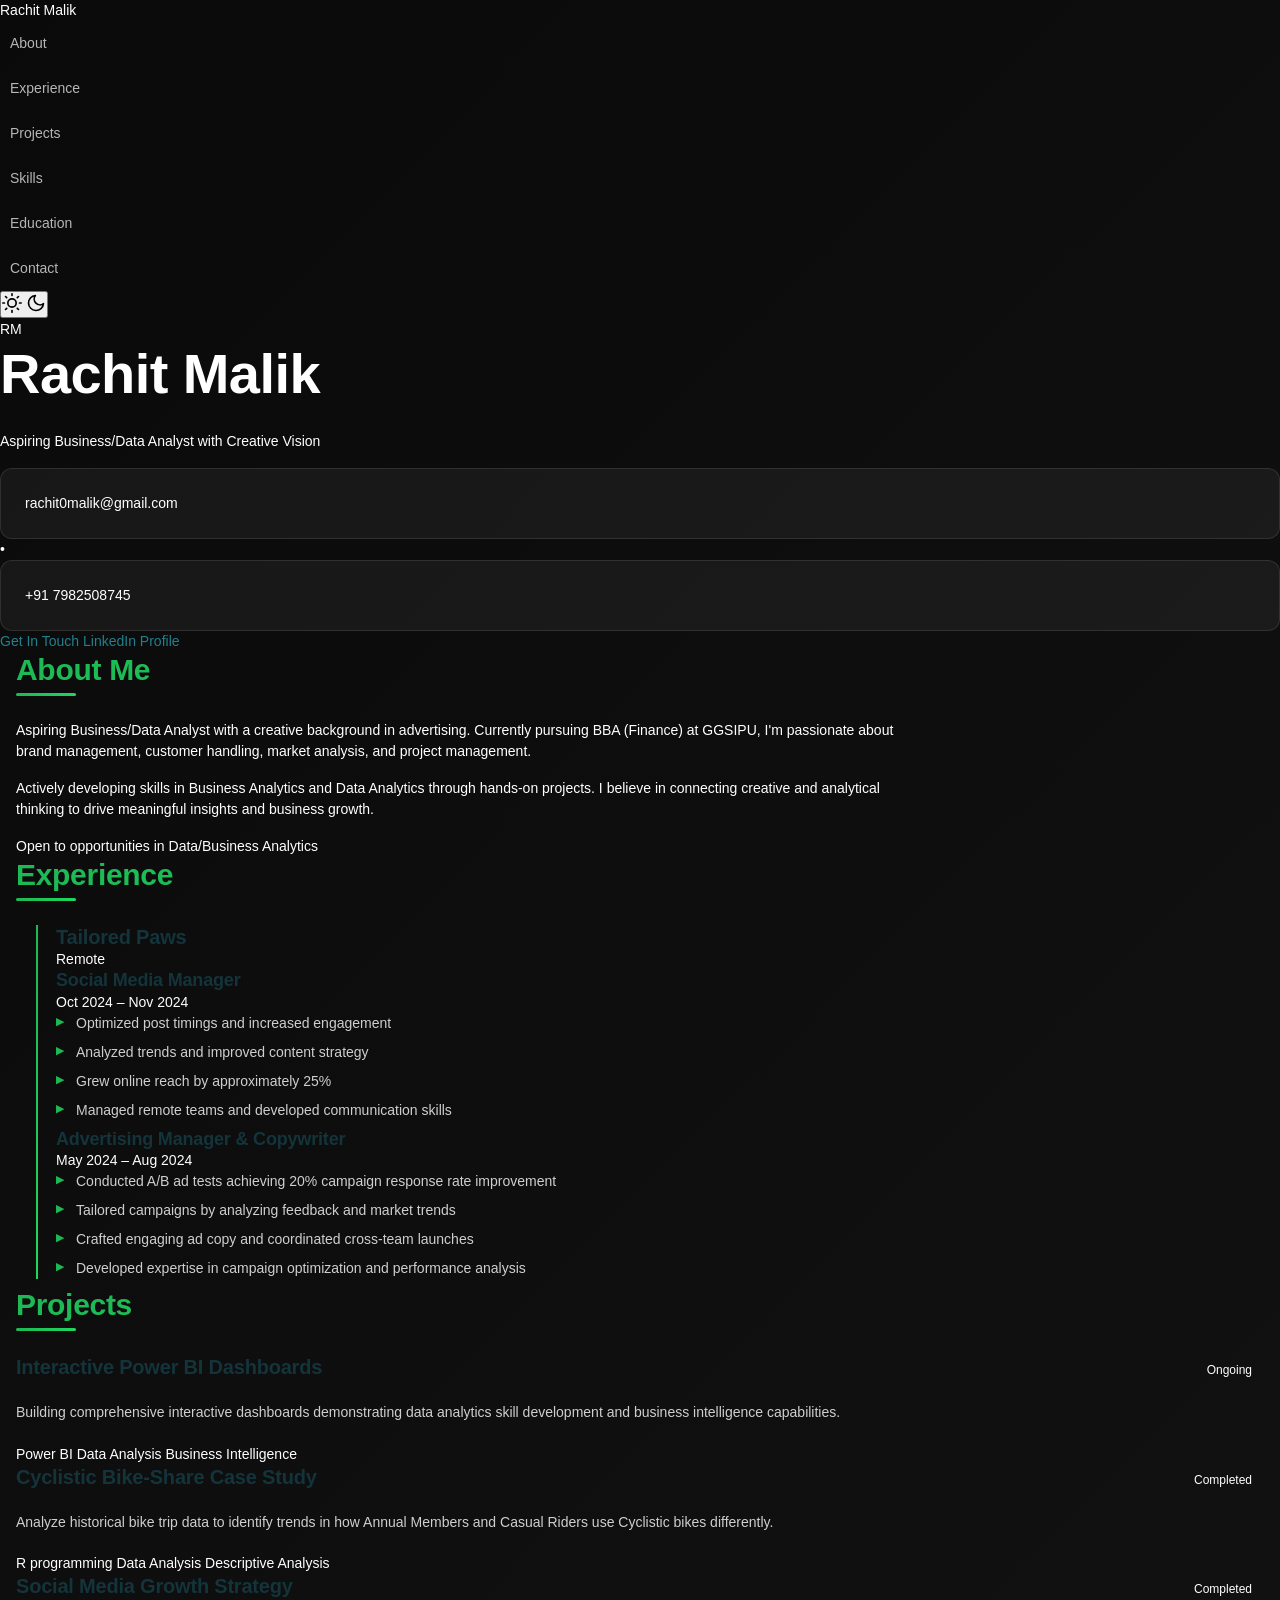
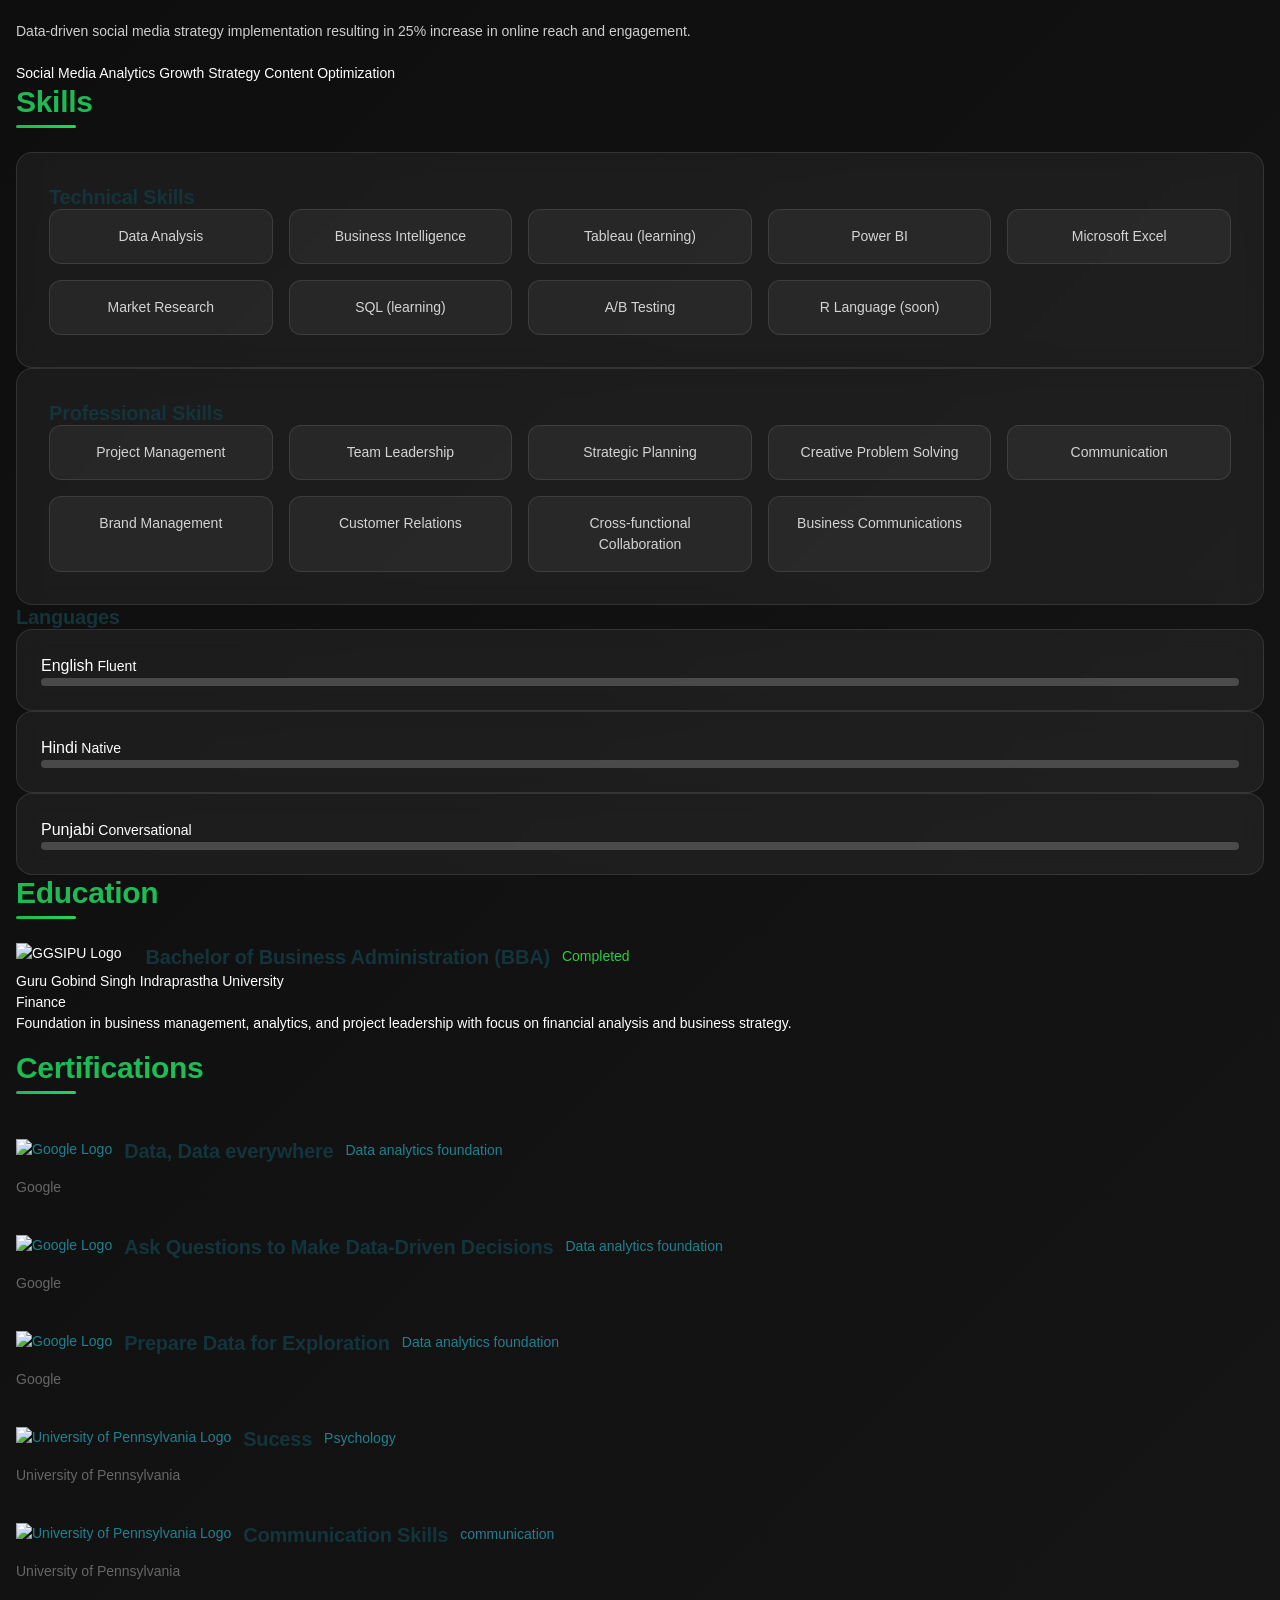
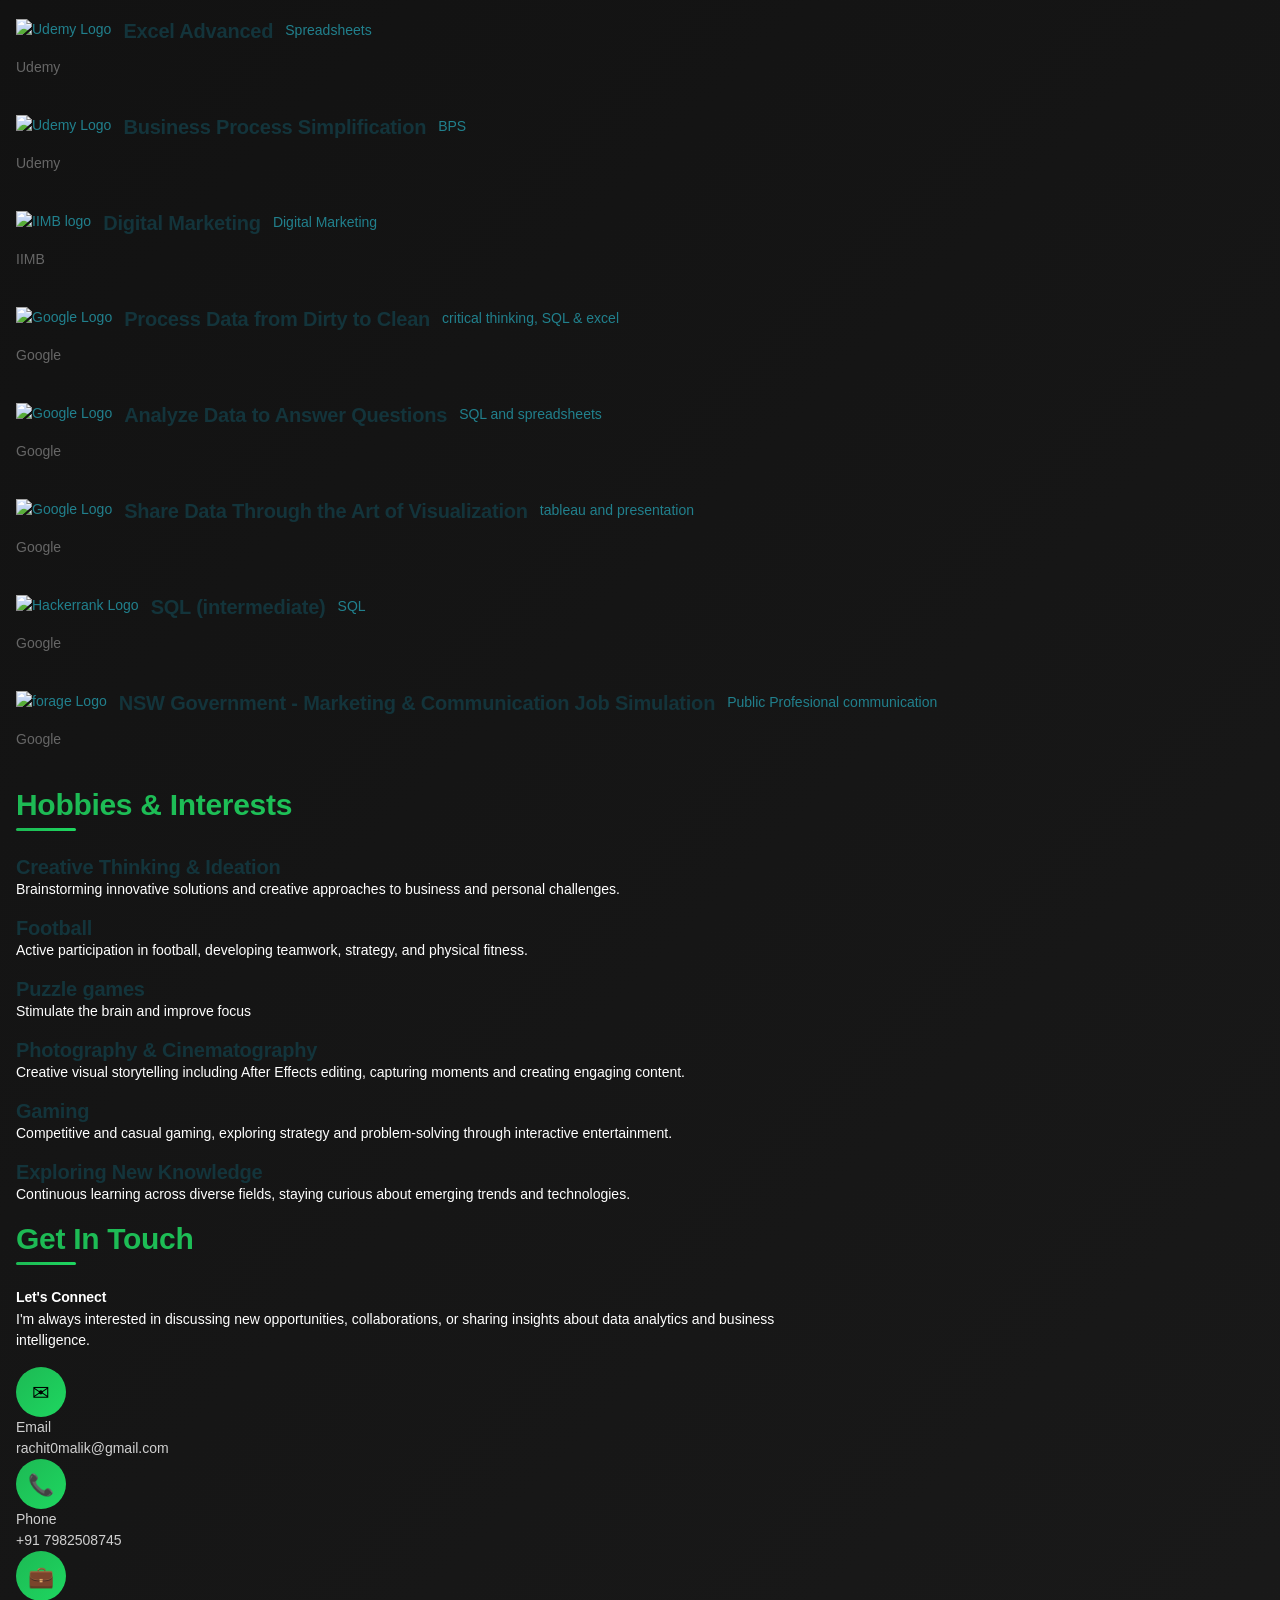
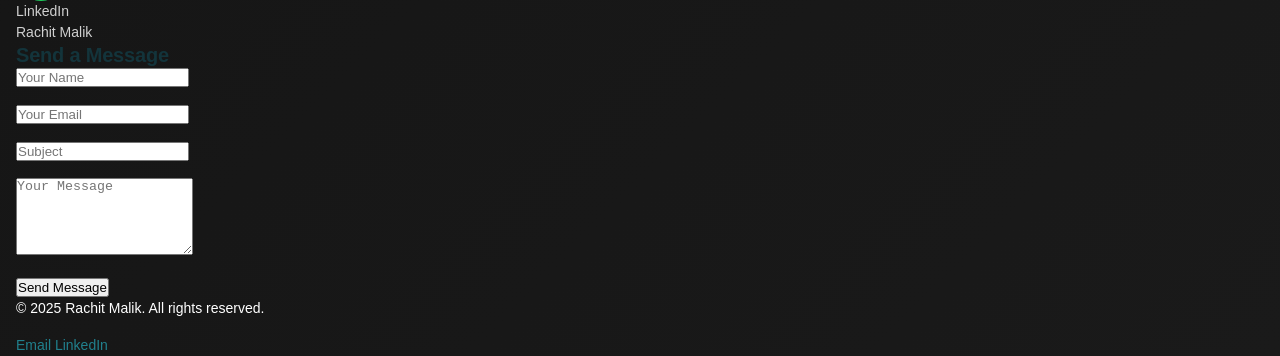
==== commit 654878c2: "Update index.html" ====
--- a/index.html
+++ b/index.html
@@ -155,20 +155,18 @@
                             <span class="tech-tag">Business Intelligence</span>
                         </div>
                     </div>
-                <a href="https://github.com/rachit-malik/Cyclistic-Capstone-Project" class="project-card glass-card" style="text-decoration: none; color: inherit; display: block;">                  
-                    <div class="project-card glass-card">
-                        <div class="project-header">
-                            <h3 class="project-title">Cyclistic Bike-Share Case Study</h3>
-                            <span class="project-status status-completed">Completed</span>
-                        </div>
-                        <p class="project-description"> Analyze historical bike trip data to identify trends in how Annual Members and Casual Riders use Cyclistic bikes differently.</p>
-                        <div class="project-technologies">
-                            <span class="tech-tag">R programming</span>
-                            <span class="tech-tag">Data Analysis</span>
-                            <span class="tech-tag">Descriptive Analysis</span>
-                        </div>
-                    </div>
-                </a>
+<a href="https://github.com/rachit-malik/Cyclistic-Capstone-Project" class="project-card glass-card" style="text-decoration: none; color: inherit; display: block;">
+    <div class="project-header">
+        <h3 class="project-title">Cyclistic Bike-Share Case Study</h3>
+        <span class="project-status status-completed">Completed</span>
+    </div>
+    <p class="project-description">Analyze historical bike trip data to identify trends in how Annual Members and Casual Riders use Cyclistic bikes differently.</p>
+    <div class="project-technologies">
+        <span class="tech-tag">R programming</span>
+        <span class="tech-tag">Data Analysis</span>
+        <span class="tech-tag">Descriptive Analysis</span>
+    </div>
+</a>
                     <div class="project-card glass-card">
                         <div class="project-header">
                             <h3 class="project-title">Social Media Growth Strategy</h3>
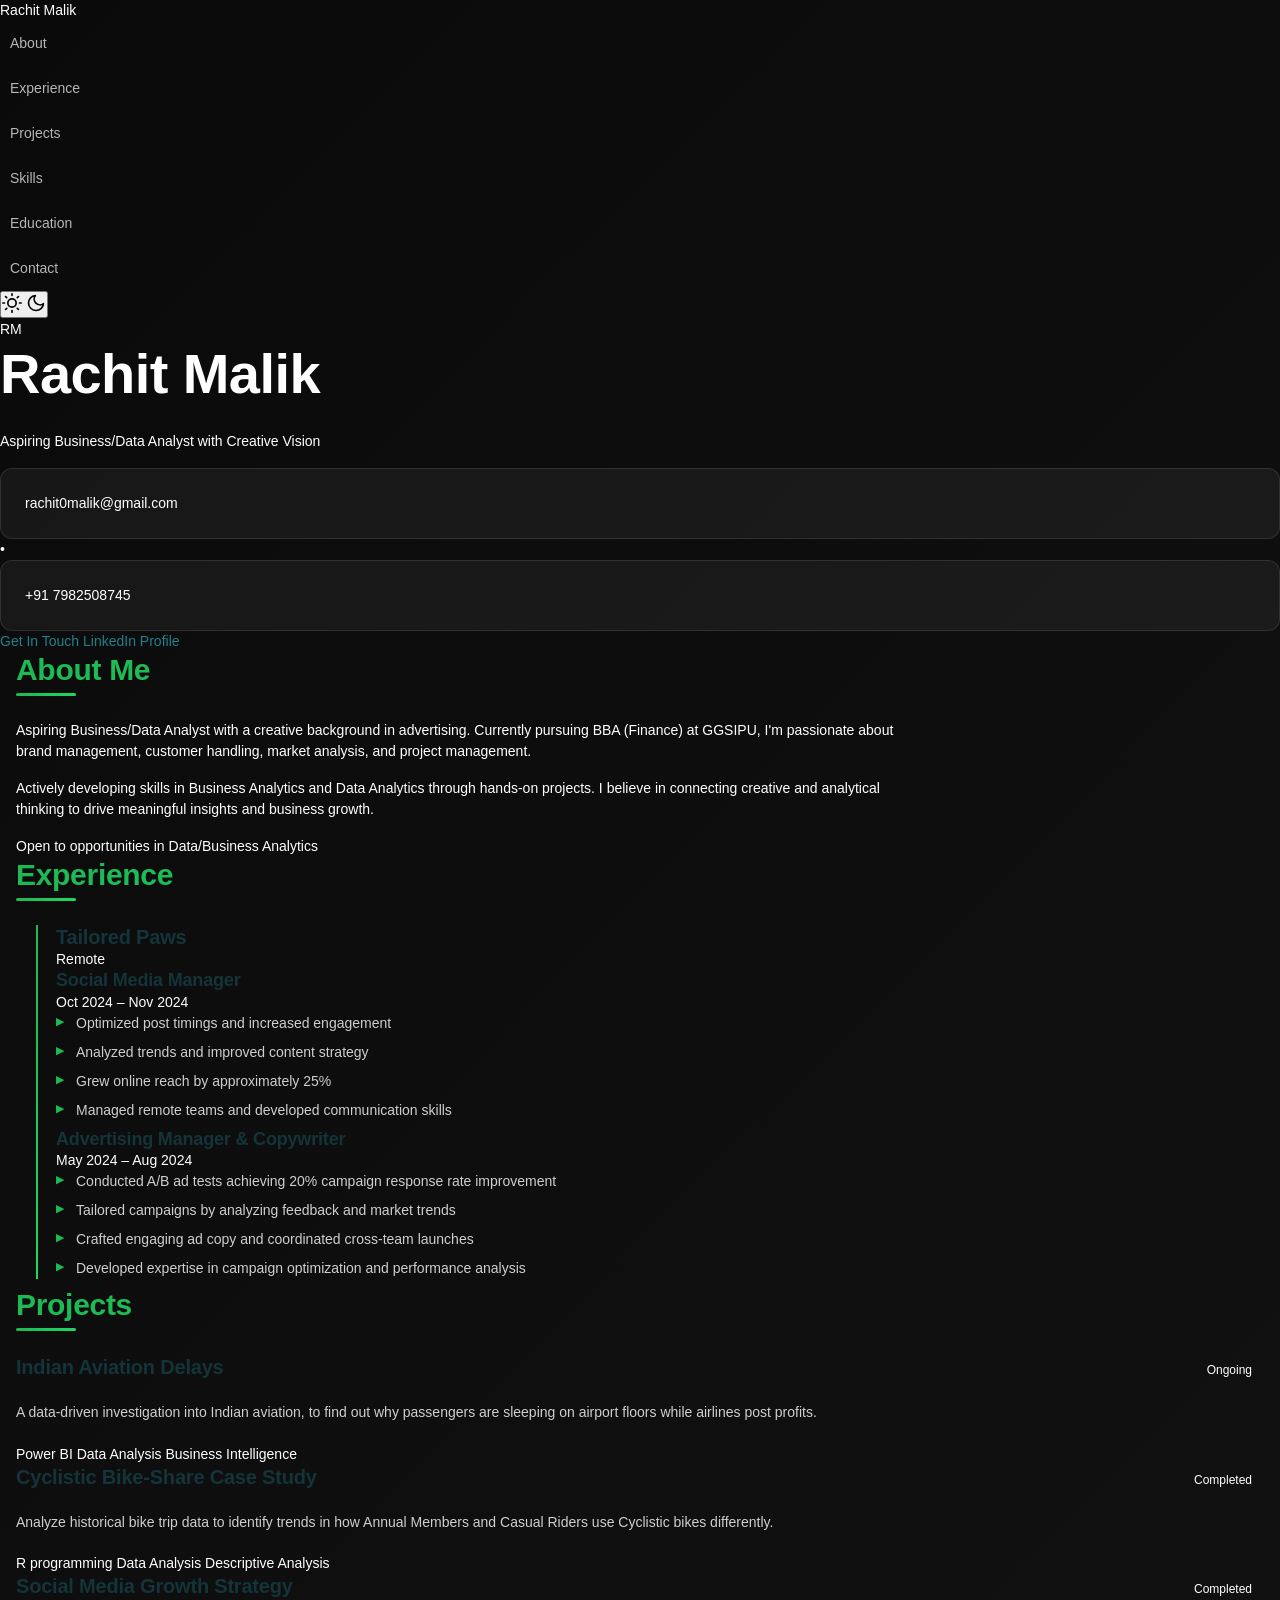
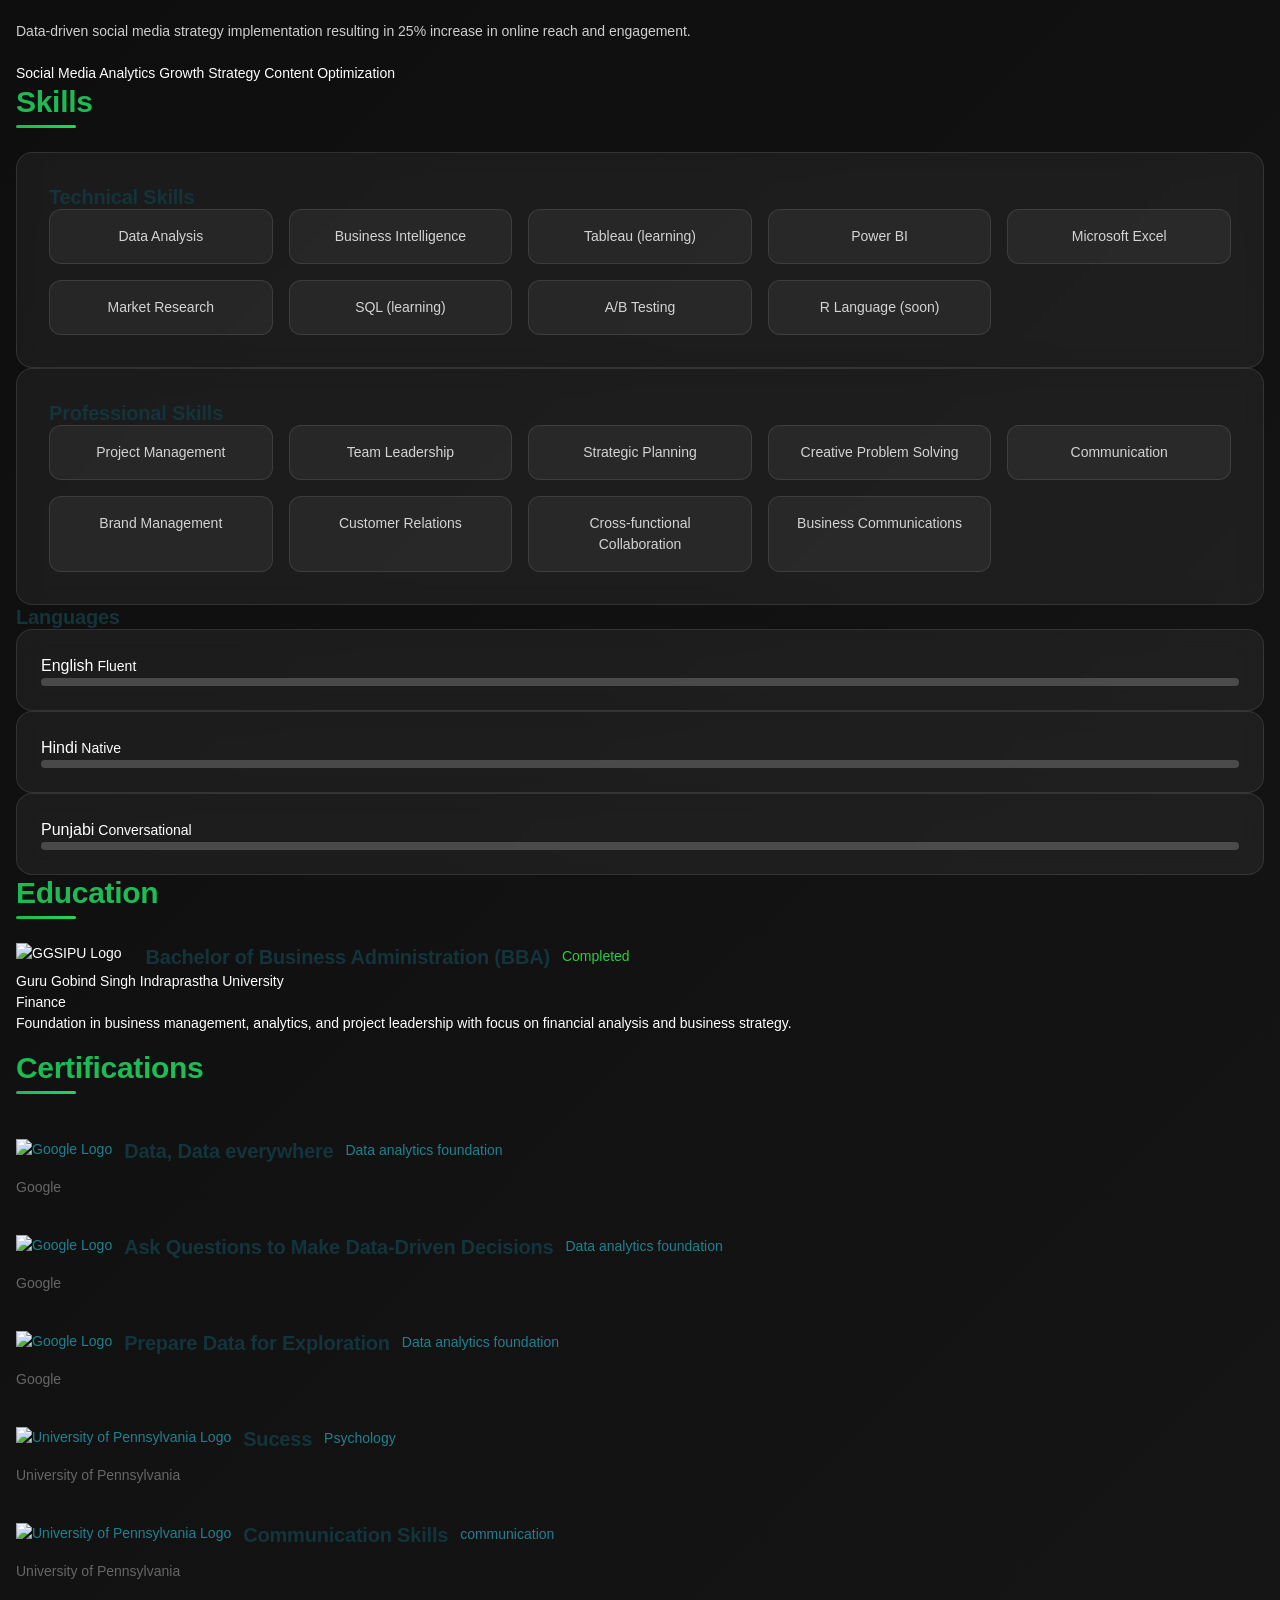
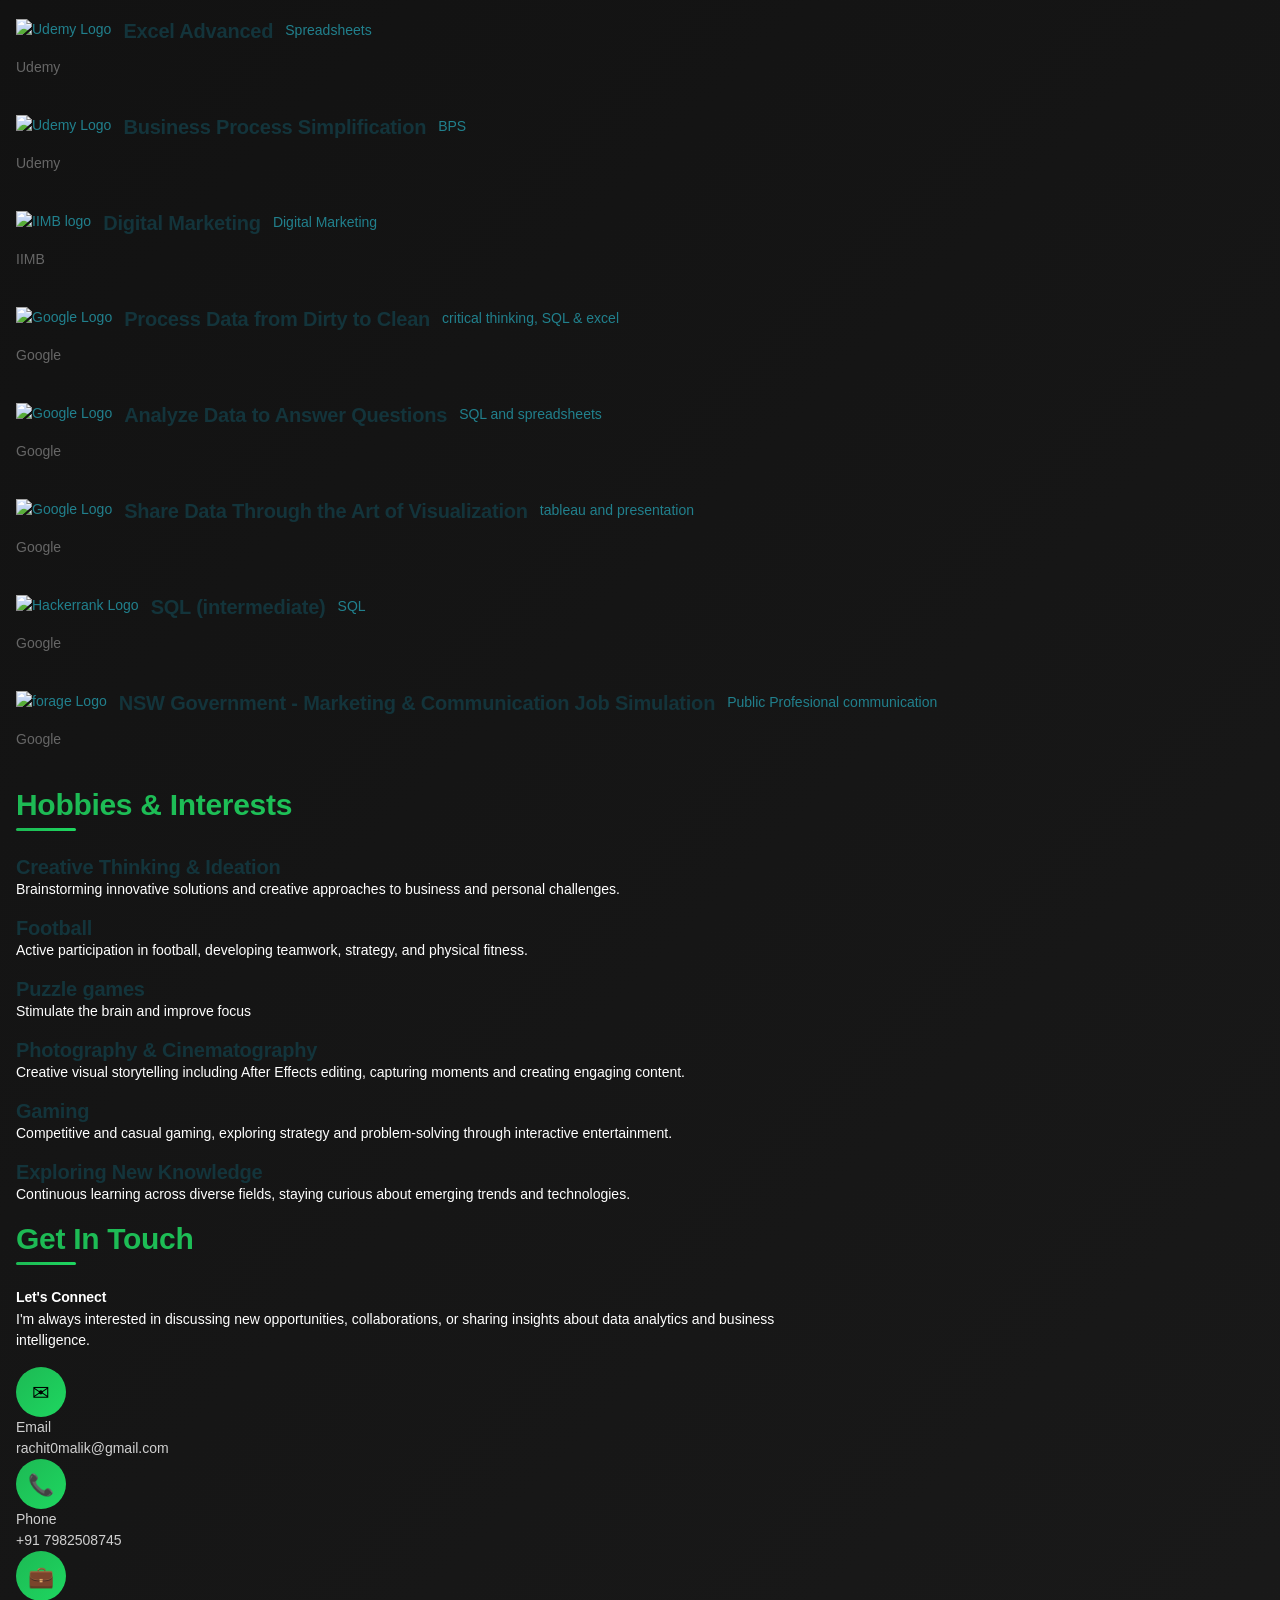
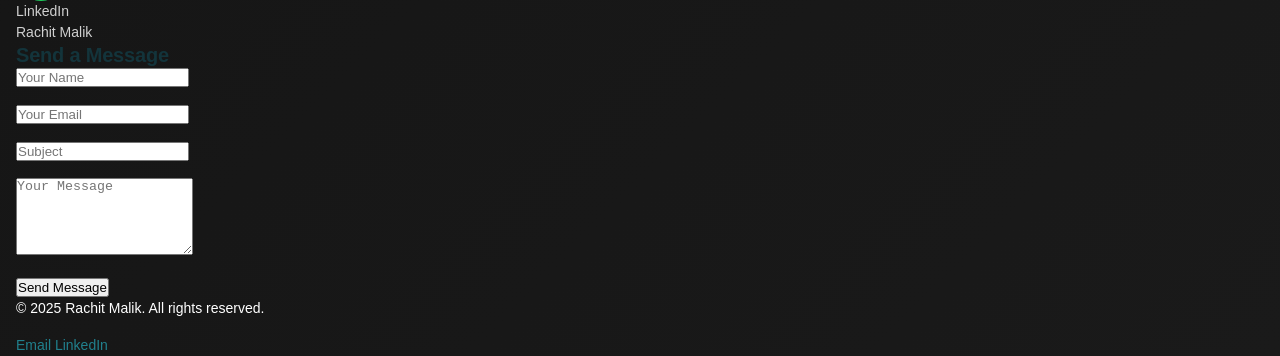
==== commit c9047ec6: "Update index.html" ====
--- a/index.html
+++ b/index.html
@@ -145,10 +145,10 @@
                 <div class="projects-grid">
                     <div class="project-card glass-card">
                         <div class="project-header">
-                            <h3 class="project-title">Interactive Power BI Dashboards</h3>
+                            <h3 class="project-title">Indian Aviation Delays</h3>
                             <span class="project-status status-ongoing">Ongoing</span>
                         </div>
-                        <p class="project-description">Building comprehensive interactive dashboards demonstrating data analytics skill development and business intelligence capabilities.</p>
+                        <p class="project-description">A data-driven investigation into Indian aviation, to find out why passengers are sleeping on airport floors while airlines post profits.</p>
                         <div class="project-technologies">
                             <span class="tech-tag">Power BI</span>
                             <span class="tech-tag">Data Analysis</span>
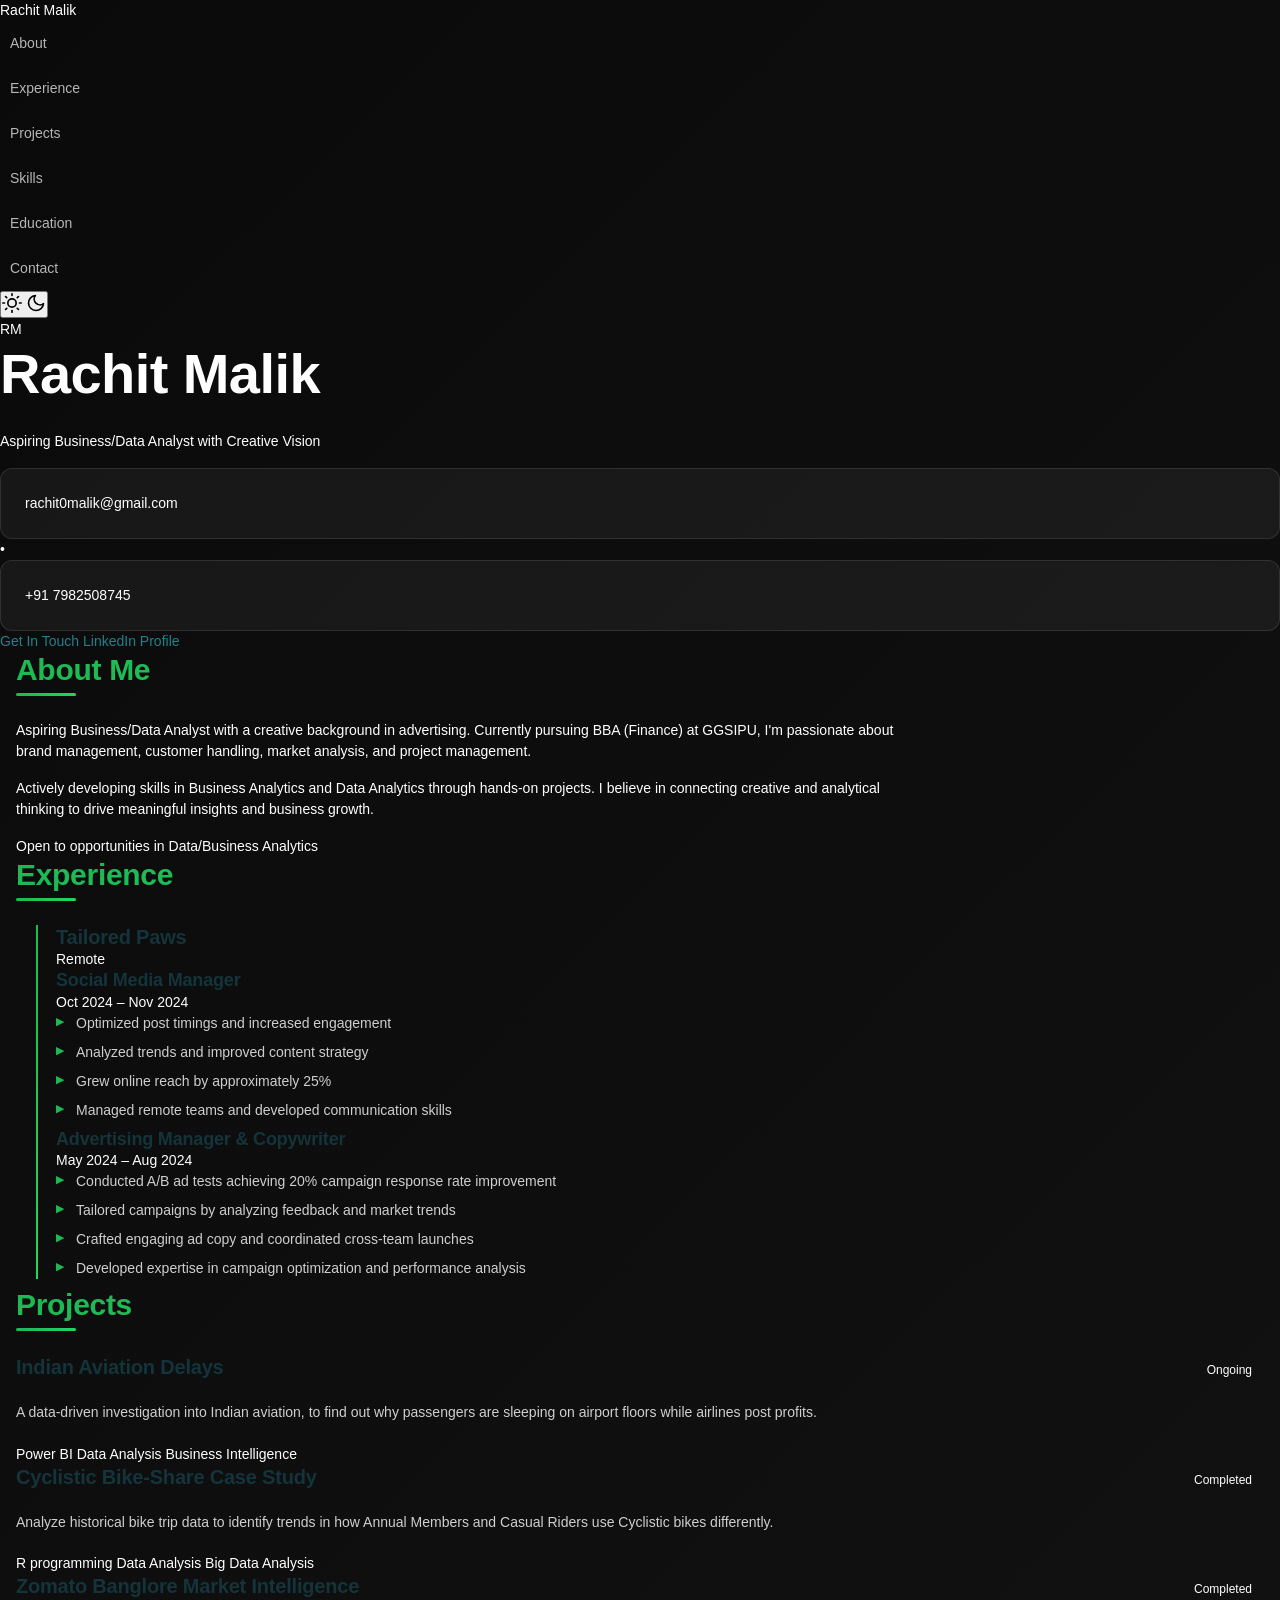
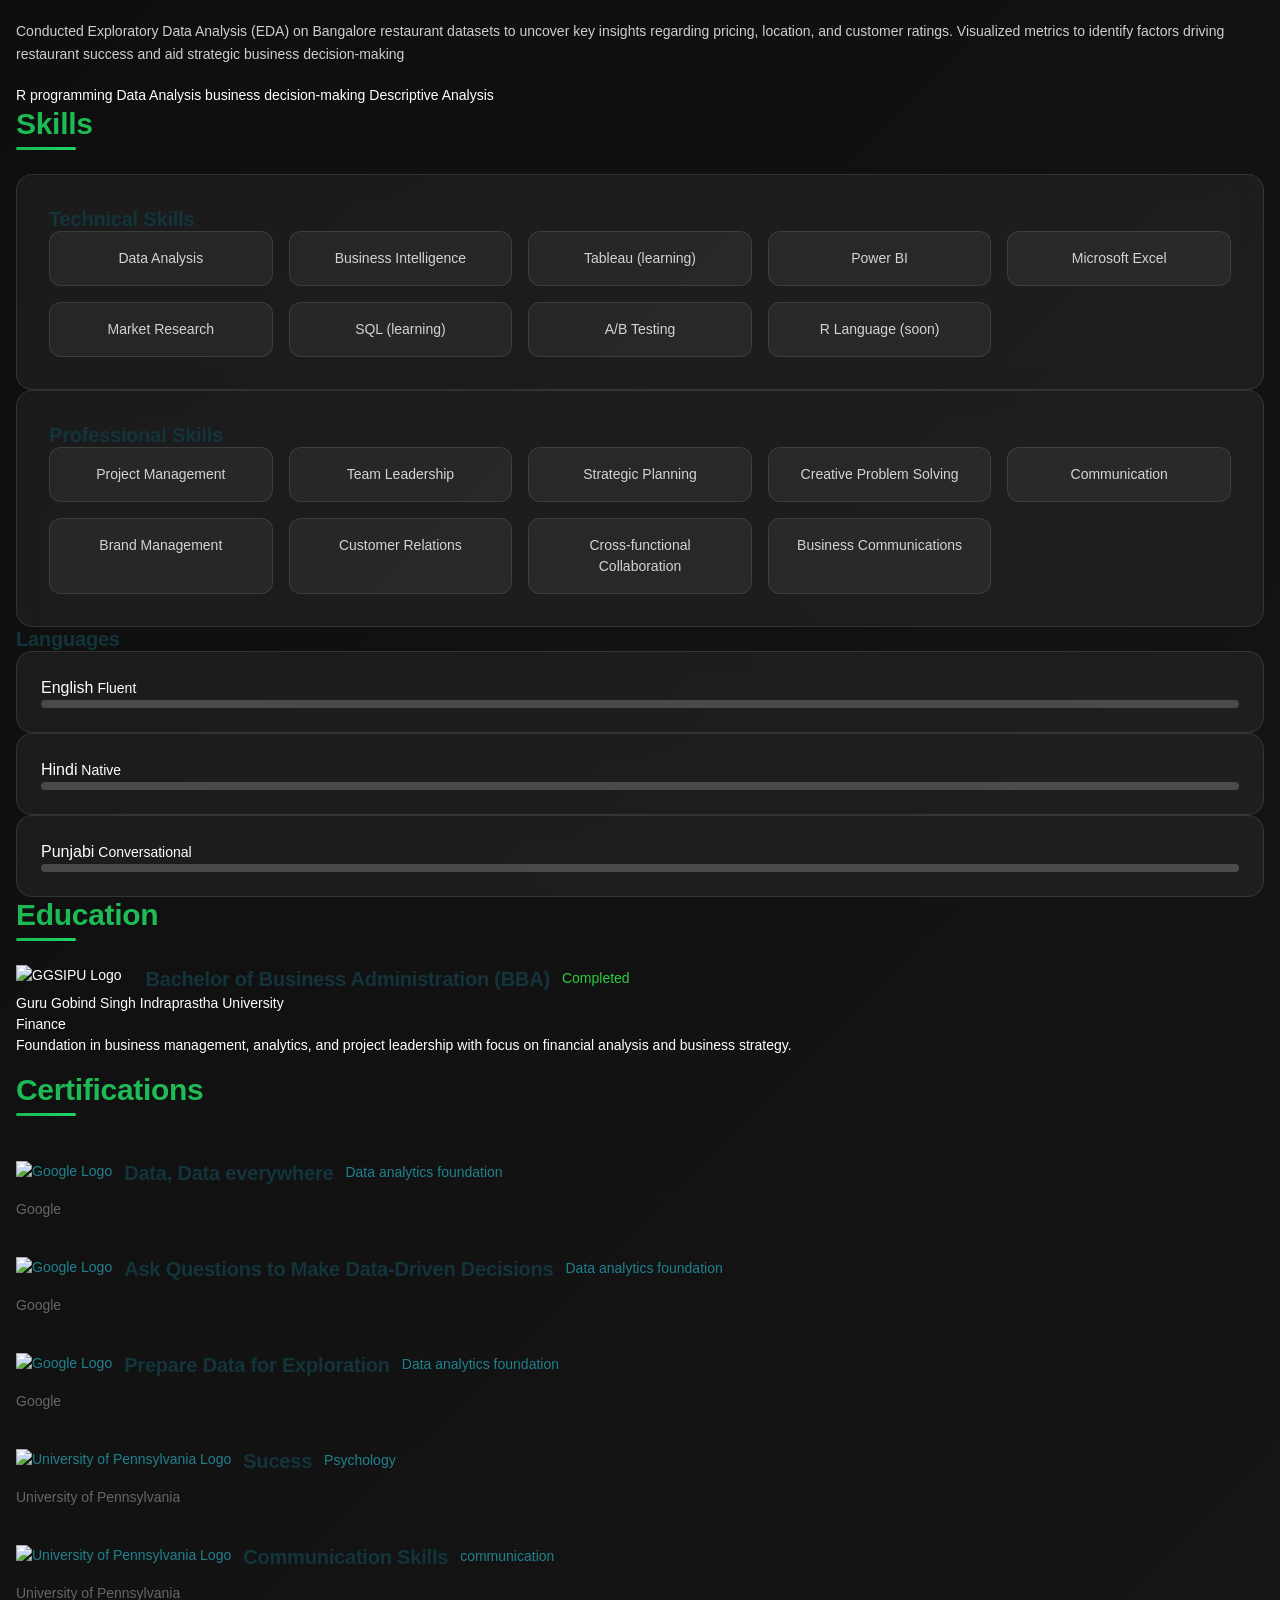
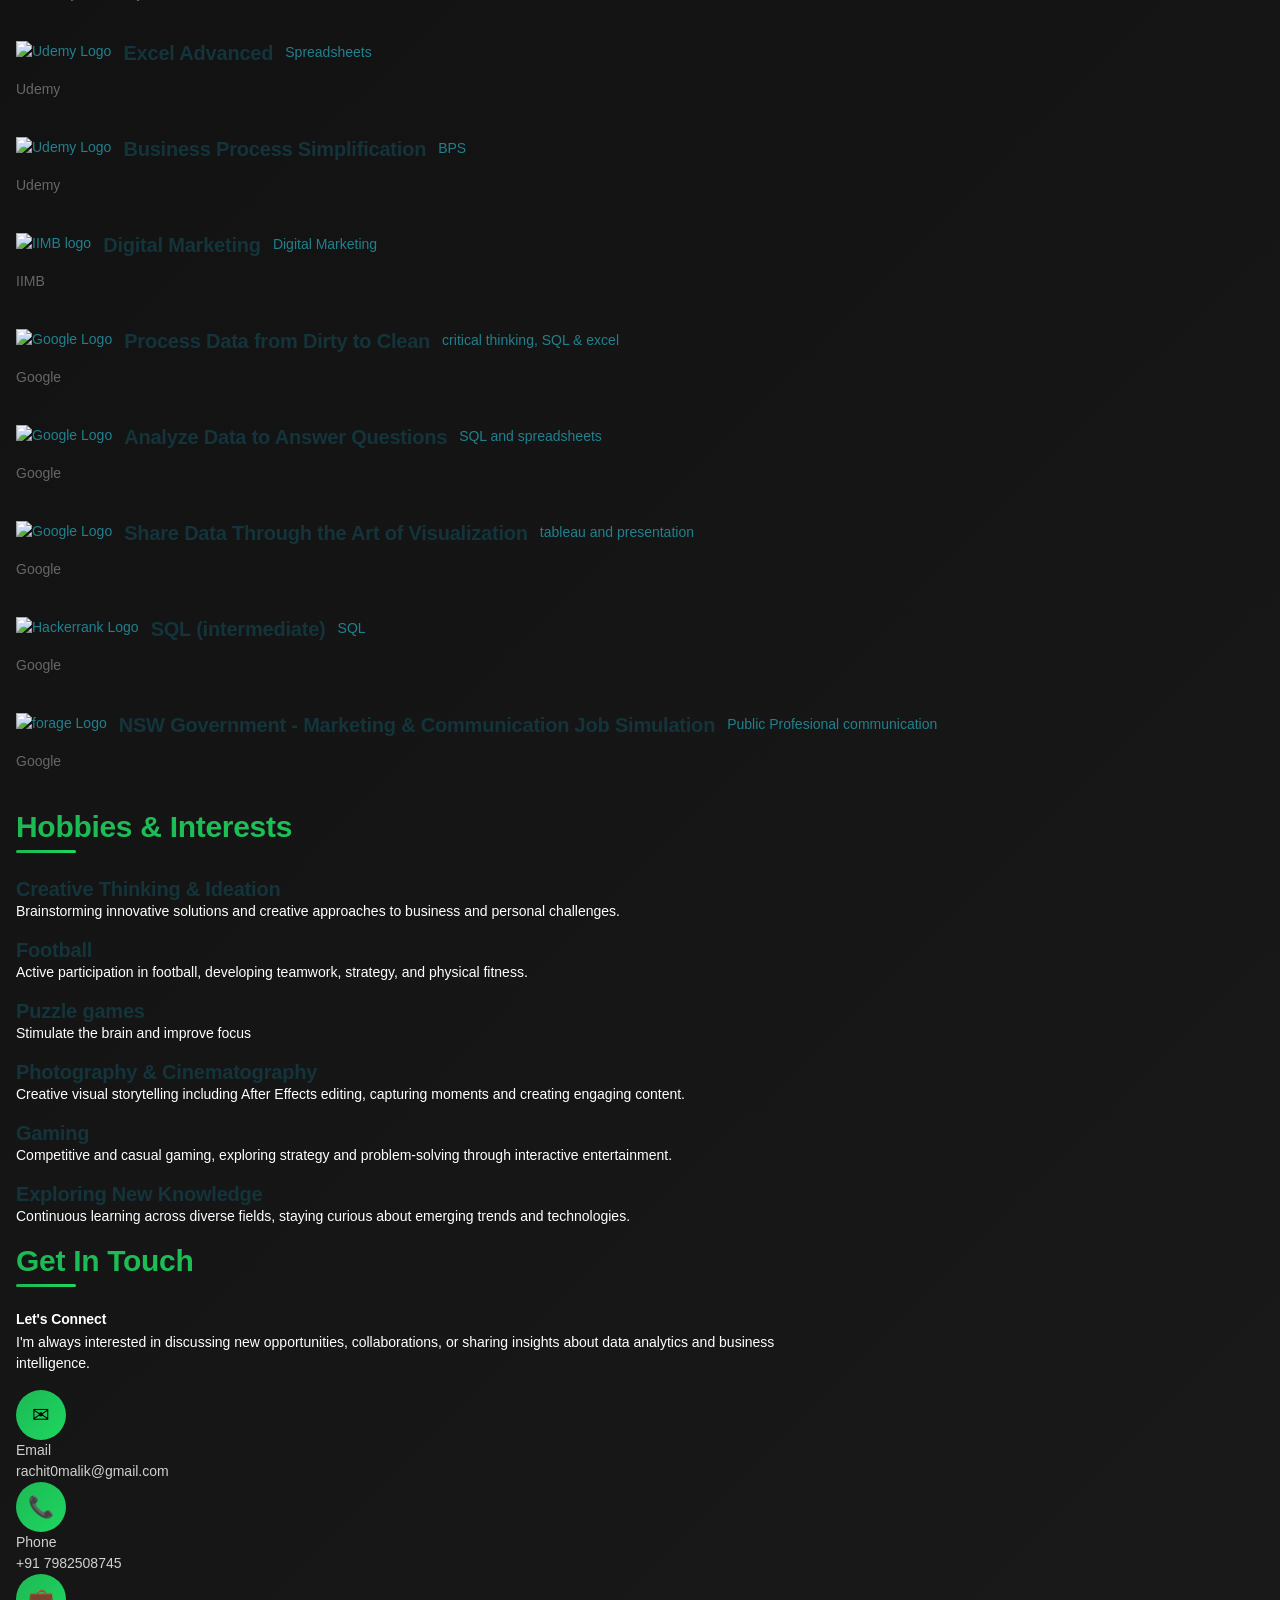
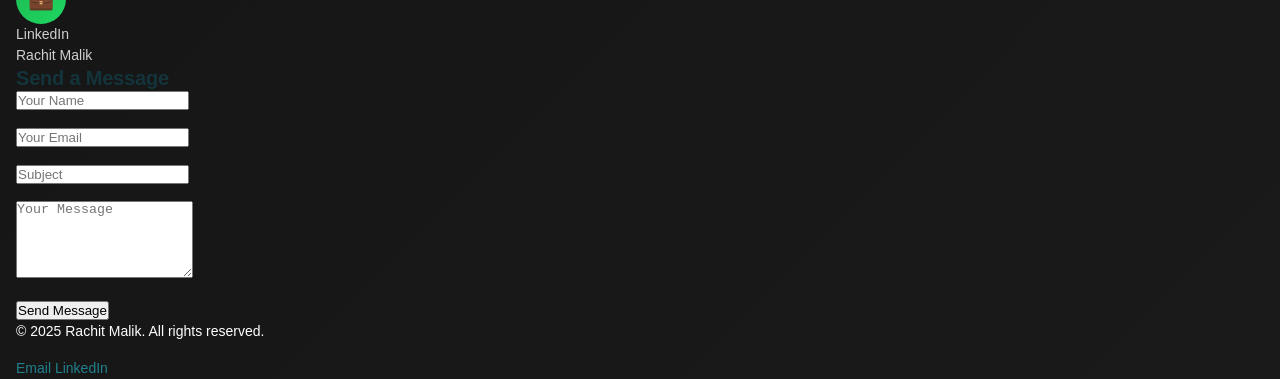
==== commit 8227aedb: "Update index.html" ====
--- a/index.html
+++ b/index.html
@@ -164,23 +164,24 @@
     <div class="project-technologies">
         <span class="tech-tag">R programming</span>
         <span class="tech-tag">Data Analysis</span>
+        <span class="tech-tag">Big Data Analysis</span>
+    </div>
+</a>
+<a href="https://github.com/rachit-malik/zomato-bangalore-market-intelligence" class="project-card glass-card" style="text-decoration: none; color: inherit; display: block;">
+    <div class="project-header">
+        <h3 class="project-title">Zomato Banglore Market Intelligence</h3>
+        <span class="project-status status-completed">Completed</span>
+    </div>
+    <p class="project-description">Conducted Exploratory Data Analysis (EDA) on Bangalore restaurant datasets to uncover key insights regarding
+pricing, location, and customer ratings. Visualized metrics to identify factors driving restaurant success and aid
+strategic business decision-making</p>
+    <div class="project-technologies">
+        <span class="tech-tag">R programming</span>
+        <span class="tech-tag">Data Analysis</span>
+        <span class="tech-tag">business decision-making</span>
         <span class="tech-tag">Descriptive Analysis</span>
     </div>
 </a>
-                    <div class="project-card glass-card">
-                        <div class="project-header">
-                            <h3 class="project-title">Social Media Growth Strategy</h3>
-                            <span class="project-status status-completed">Completed</span>
-                        </div>
-                        <p class="project-description">Data-driven social media strategy implementation resulting in 25% increase in online reach and engagement.</p>
-                        <div class="project-technologies">
-                            <span class="tech-tag">Social Media Analytics</span>
-                            <span class="tech-tag">Growth Strategy</span>
-                            <span class="tech-tag">Content Optimization</span>
-                        </div>
-                    </div>
-                </div>
-            </div>
         </section>
 
         <!-- Skills Section -->
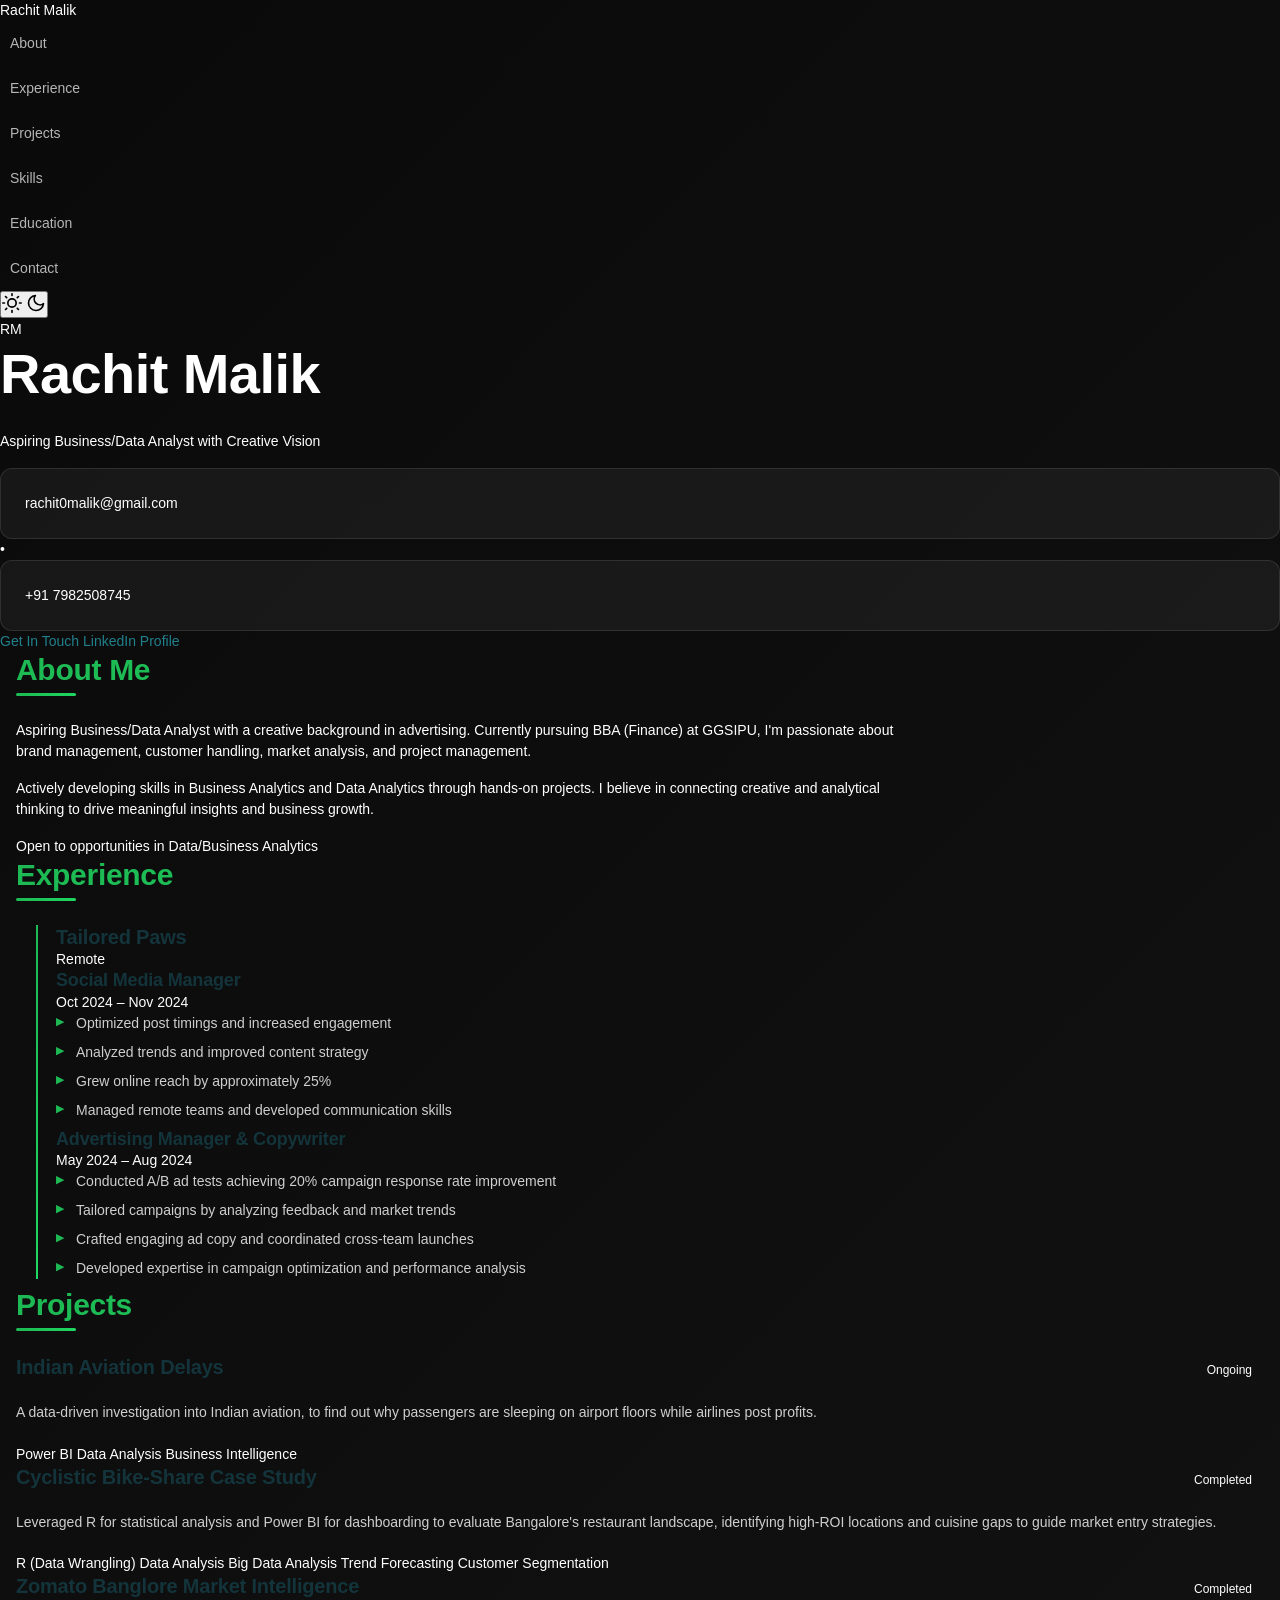
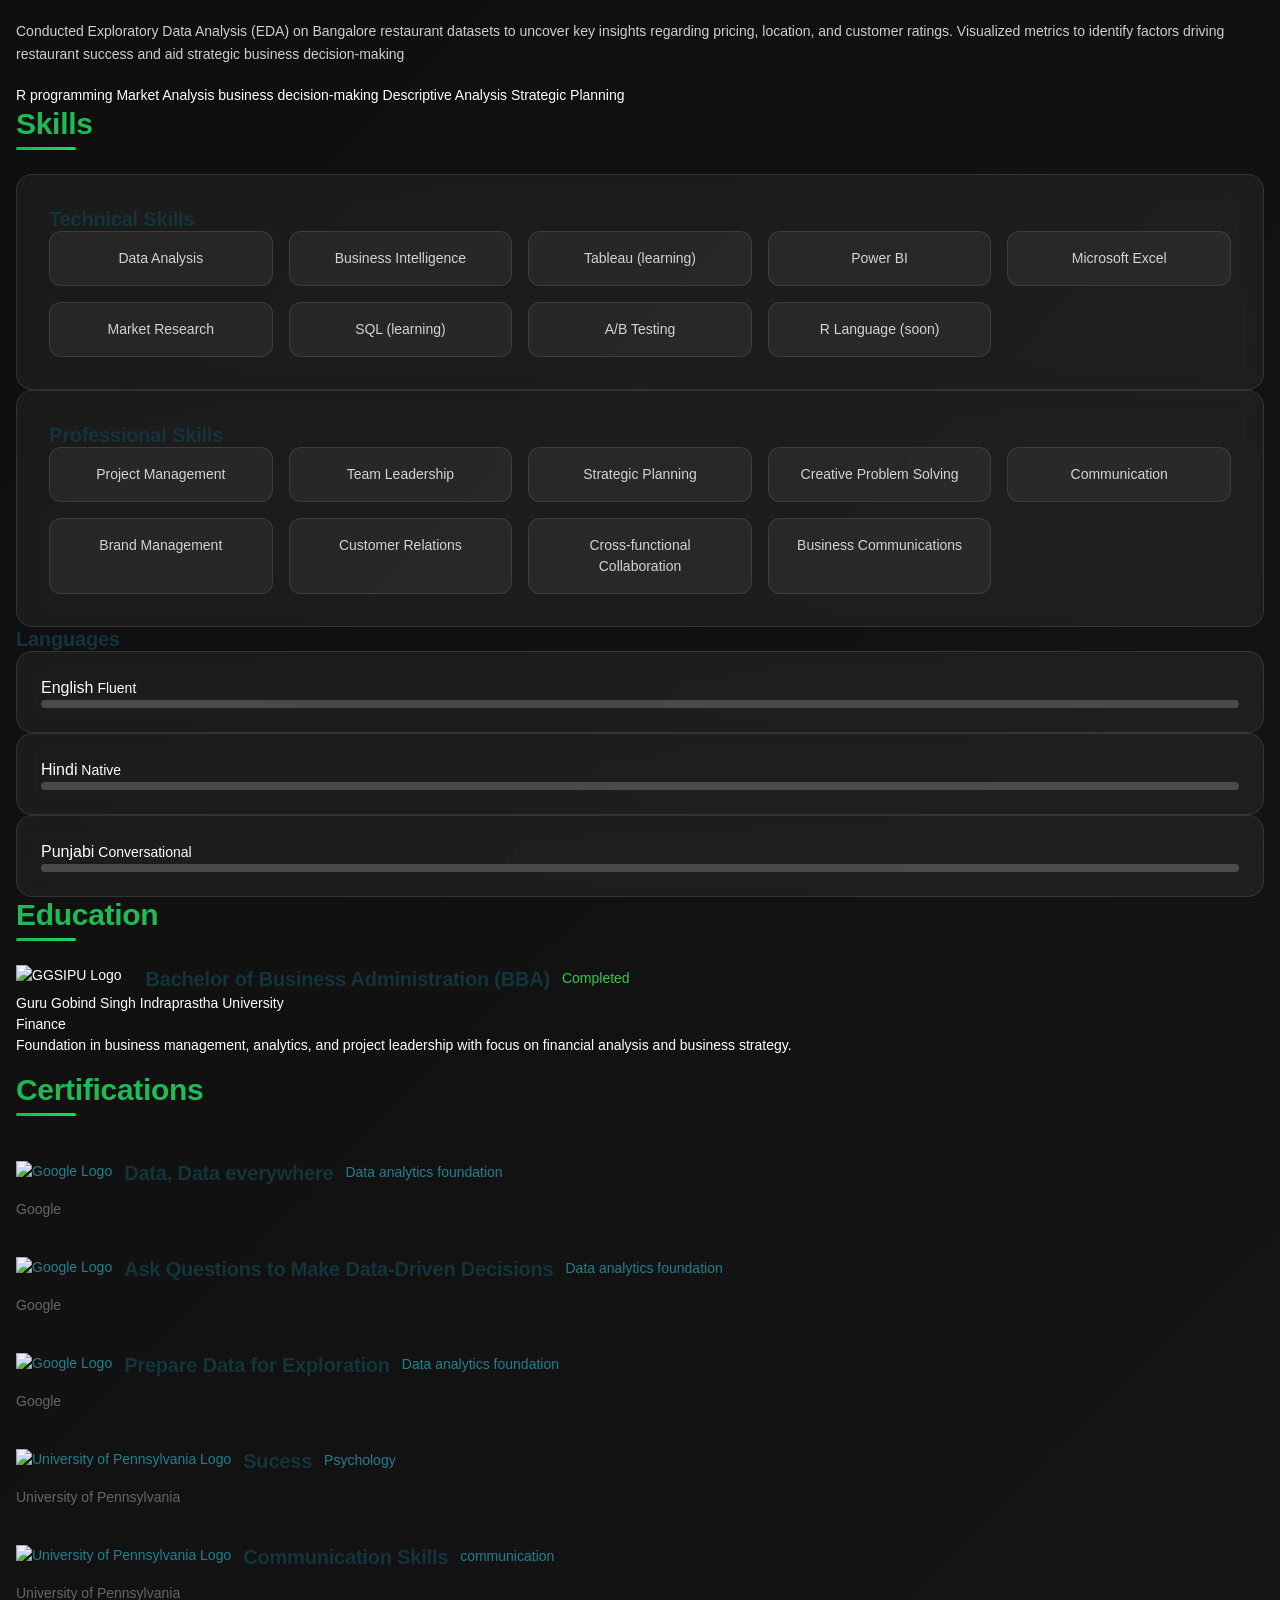
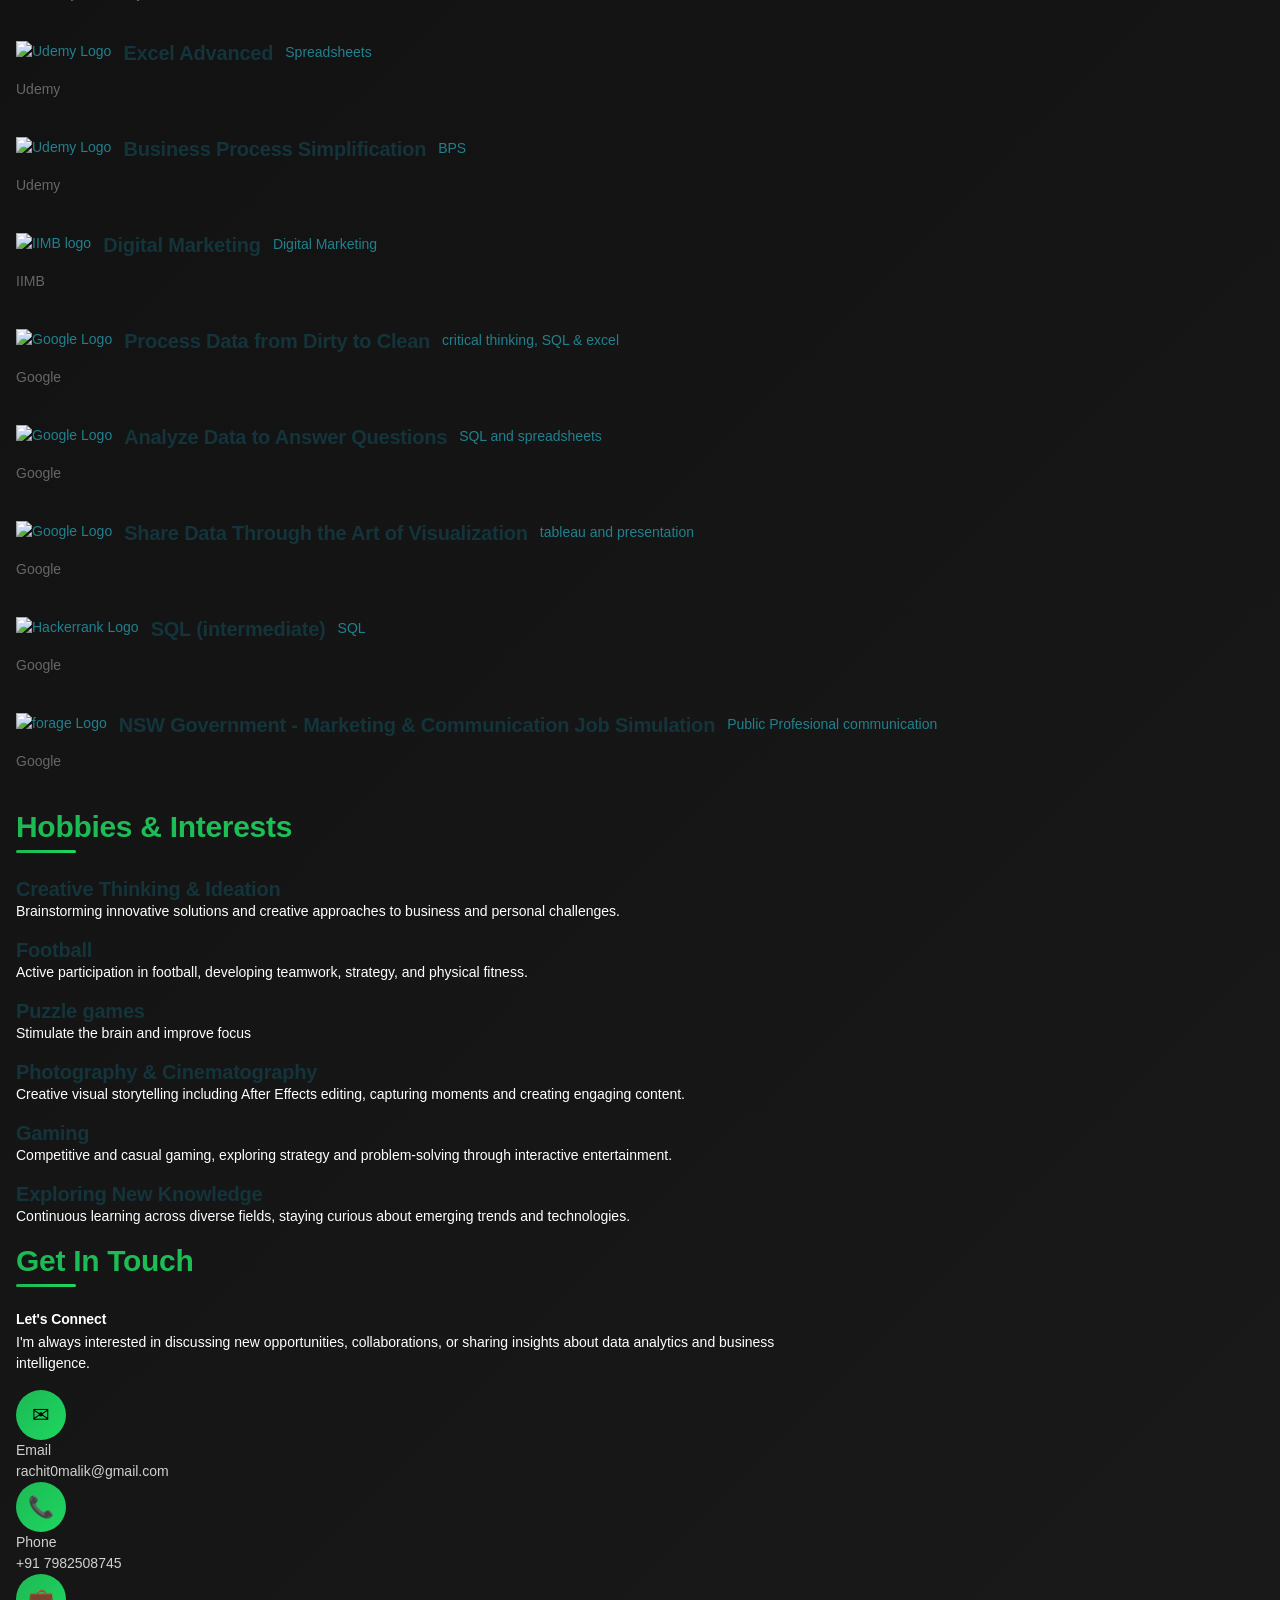
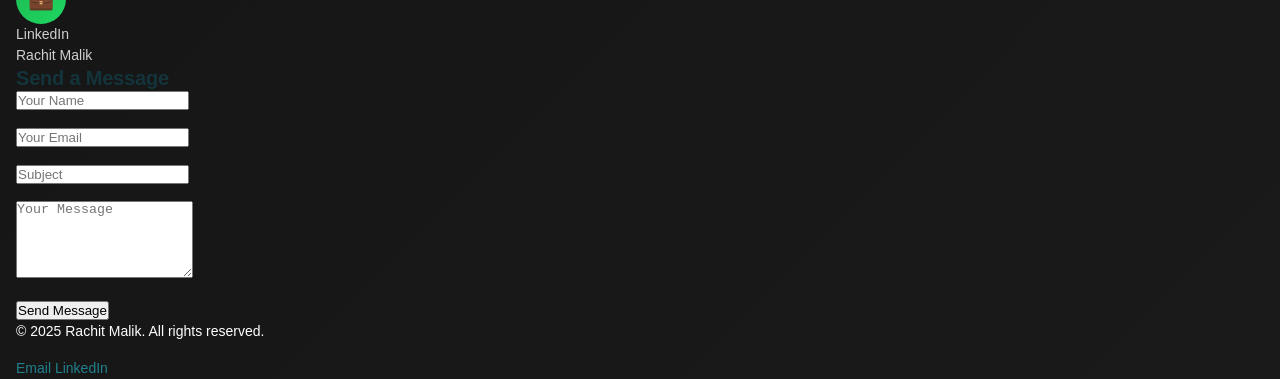
==== commit 2955ab6a: "Update index.html" ====
--- a/index.html
+++ b/index.html
@@ -160,11 +160,14 @@
         <h3 class="project-title">Cyclistic Bike-Share Case Study</h3>
         <span class="project-status status-completed">Completed</span>
     </div>
-    <p class="project-description">Analyze historical bike trip data to identify trends in how Annual Members and Casual Riders use Cyclistic bikes differently.</p>
+    <p class="project-description">Leveraged R for statistical analysis and Power BI for dashboarding to evaluate Bangalore's restaurant landscape, 
+        identifying high-ROI locations and cuisine gaps to guide market entry strategies.</p>
     <div class="project-technologies">
-        <span class="tech-tag">R programming</span>
+        <span class="tech-tag">R (Data Wrangling)</span>
         <span class="tech-tag">Data Analysis</span>
         <span class="tech-tag">Big Data Analysis</span>
+        <span class="tech-tag">Trend Forecasting</span>
+        <span class="tech-tag">Customer Segmentation</span>
     </div>
 </a>
 <a href="https://github.com/rachit-malik/zomato-bangalore-market-intelligence" class="project-card glass-card" style="text-decoration: none; color: inherit; display: block;">
@@ -173,13 +176,13 @@
         <span class="project-status status-completed">Completed</span>
     </div>
     <p class="project-description">Conducted Exploratory Data Analysis (EDA) on Bangalore restaurant datasets to uncover key insights regarding
-pricing, location, and customer ratings. Visualized metrics to identify factors driving restaurant success and aid
-strategic business decision-making</p>
+pricing, location, and customer ratings. Visualized metrics to identify factors driving restaurant success and aid strategic business decision-making</p>
     <div class="project-technologies">
         <span class="tech-tag">R programming</span>
-        <span class="tech-tag">Data Analysis</span>
+        <span class="tech-tag">Market Analysis</span>
         <span class="tech-tag">business decision-making</span>
         <span class="tech-tag">Descriptive Analysis</span>
+        <span class="tech-tag">Strategic Planning</span>
     </div>
 </a>
         </section>
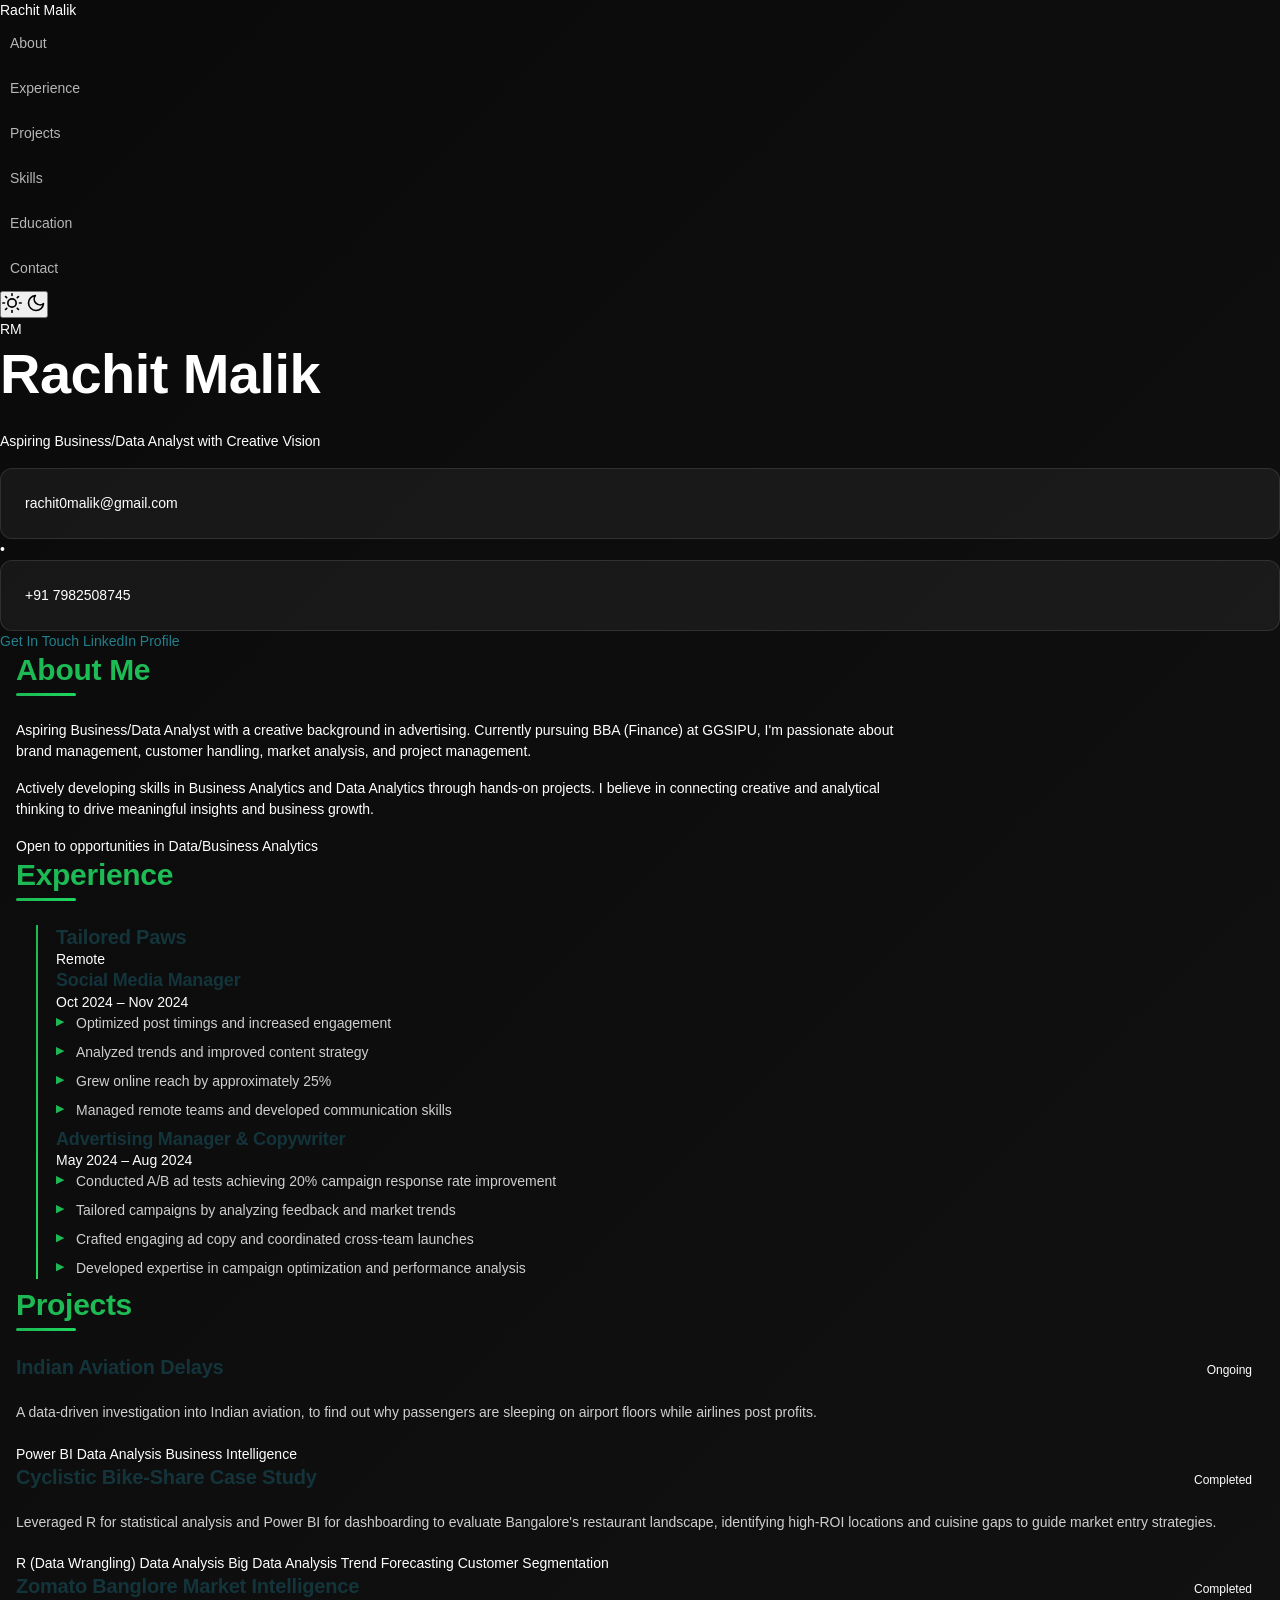
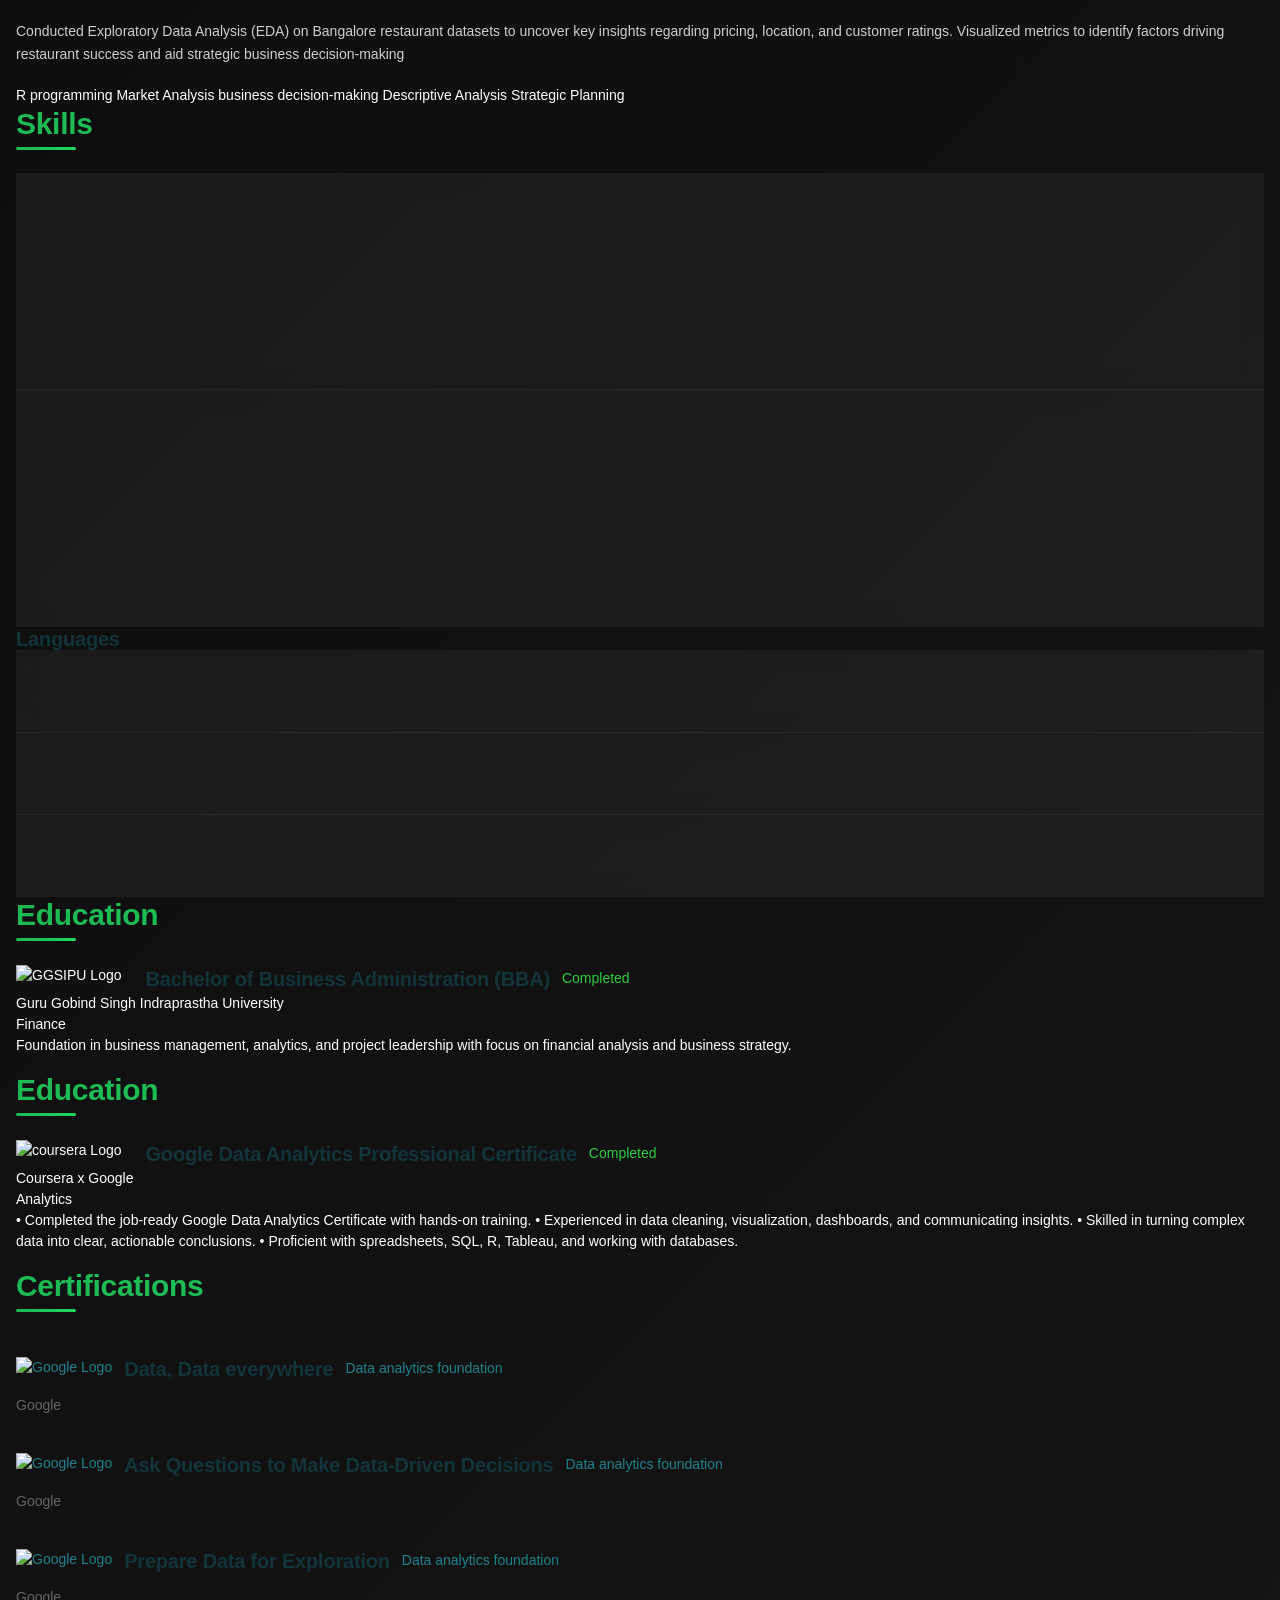
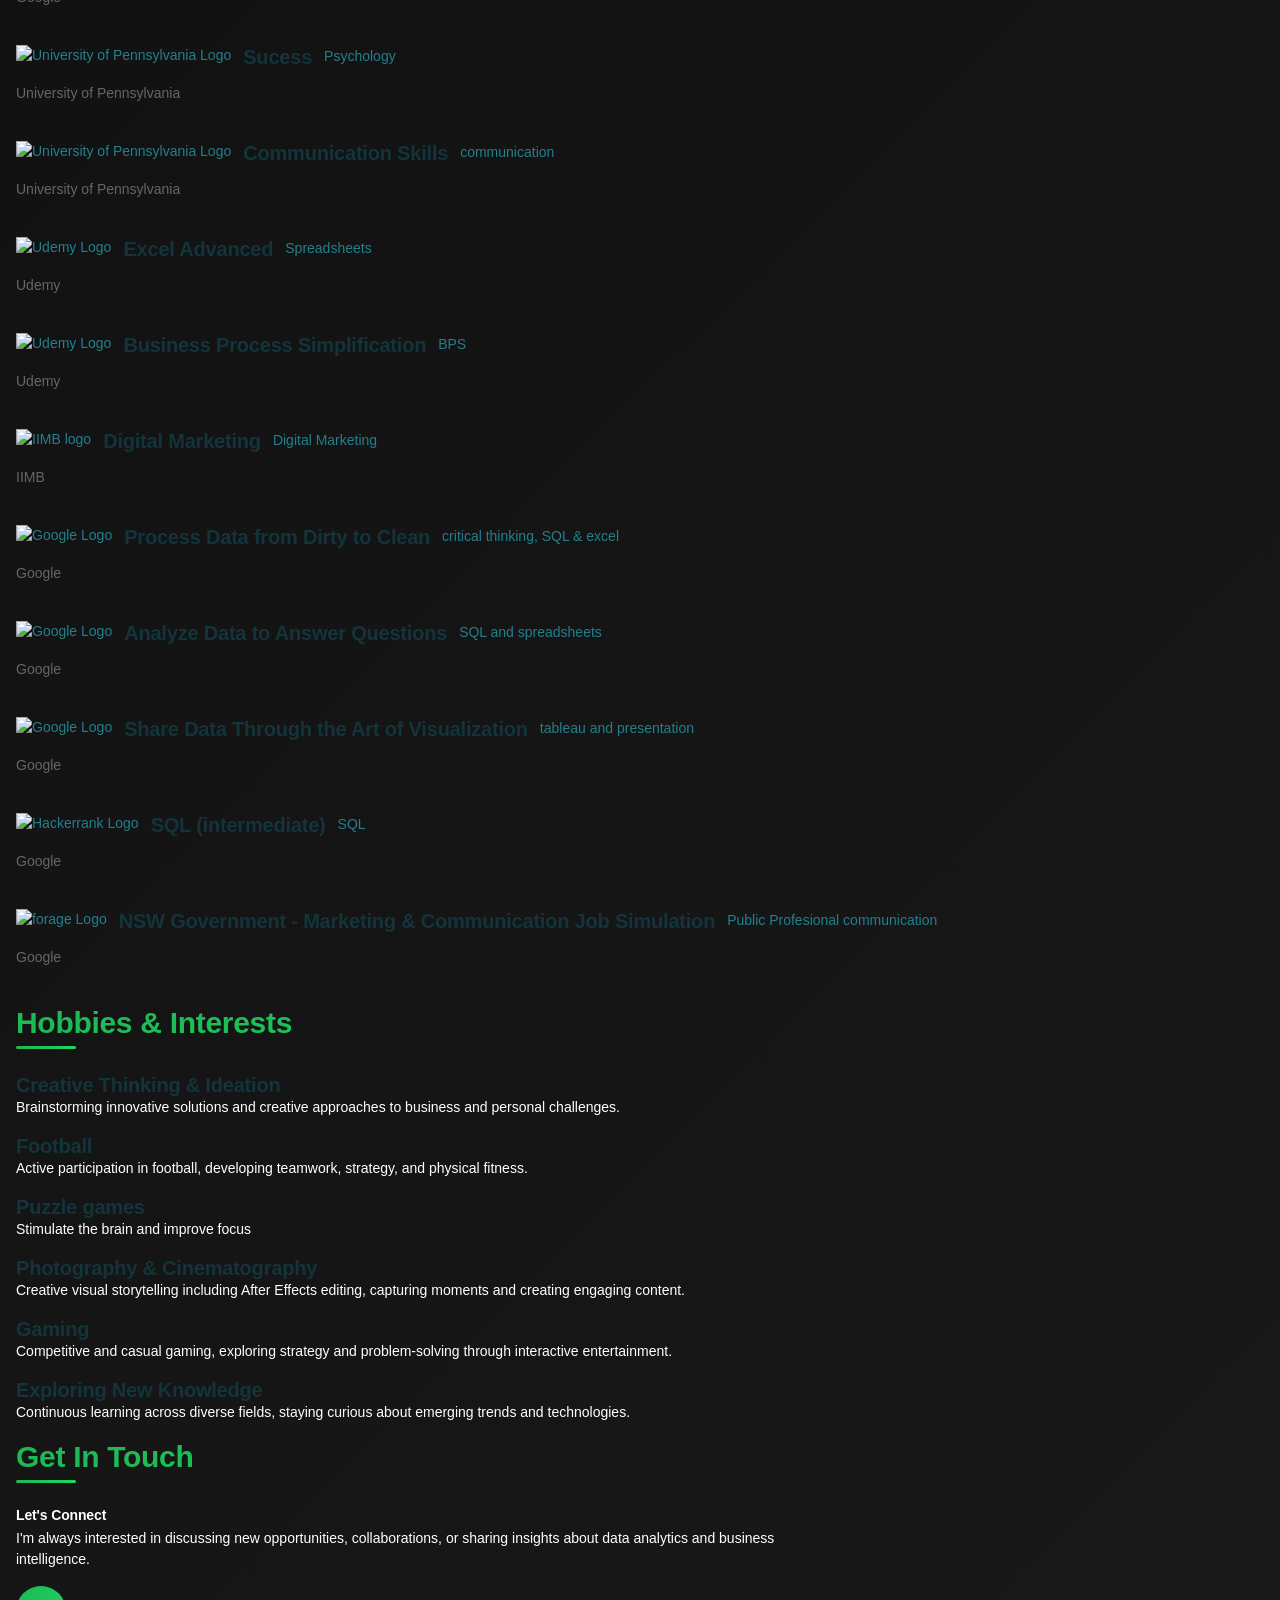
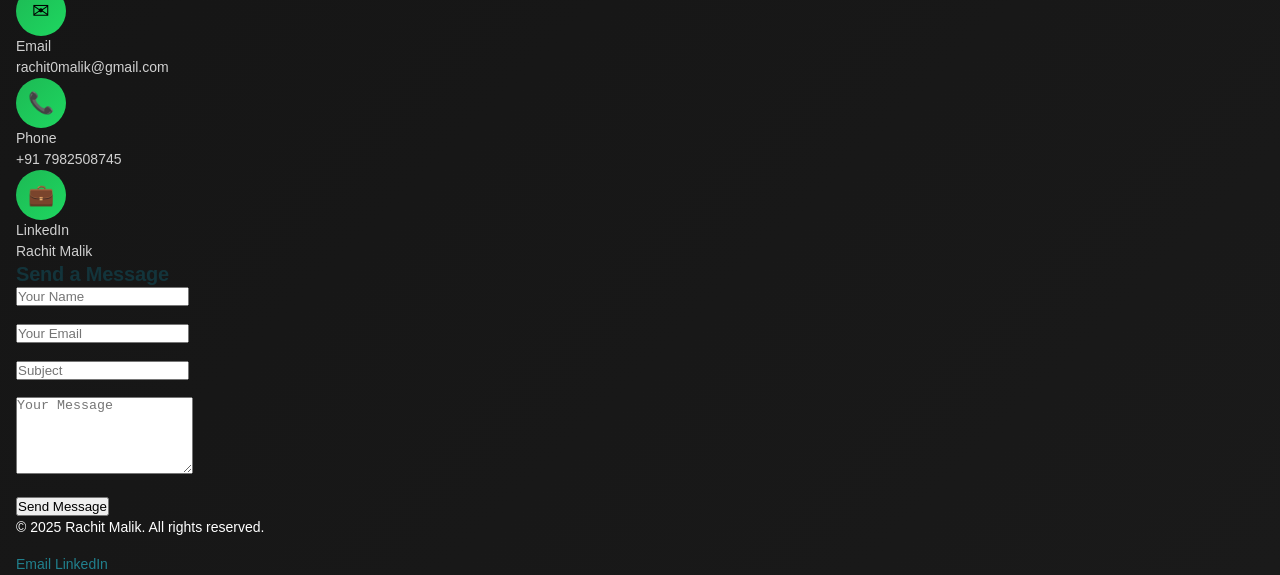
==== commit 1cf0ccf3: "Update index.html" ====
--- a/index.html
+++ b/index.html
@@ -281,7 +281,31 @@
           </div>
       </div>
   </div>
+     <div class="container">
+      <h2 class="section-title">Education</h2>
+      <div class="education-content">
+          <div class="education-card glass-card">
+              <div class="education-header" style="display: flex; align-items: center; gap: 12px;">
+                  <img src="https://cdn.brandfetch.io/idTHfL51P-/theme/dark/logo.svg"
+                       alt="coursera Logo"
+                       class="institution-logo"
+                       style="height: 28px; width: auto; margin-right: 12px;">
+                  <h3 class="degree-title" style="margin: 0;">Google Data Analytics Professional Certificate</h3>
+                  <span class="education-status" style="color:#2ecc40; font-weight:500;">Completed</span>
+              </div>
+              <div class="institution">Coursera x Google</div>
+              <div class="specialization">Analytics</div>
+              <p class="education-description">
+                  • Completed the job-ready Google Data Analytics Certificate with hands-on training.
+• Experienced in data cleaning, visualization, dashboards, and communicating insights.
+• Skilled in turning complex data into clear, actionable conclusions.
+• Proficient with spreadsheets, SQL, R, Tableau, and working with databases.
+              </p>
+          </div>
+      </div>
+  </div>
 </section>
+                    
 
 
         <!-- Certifications Section -->
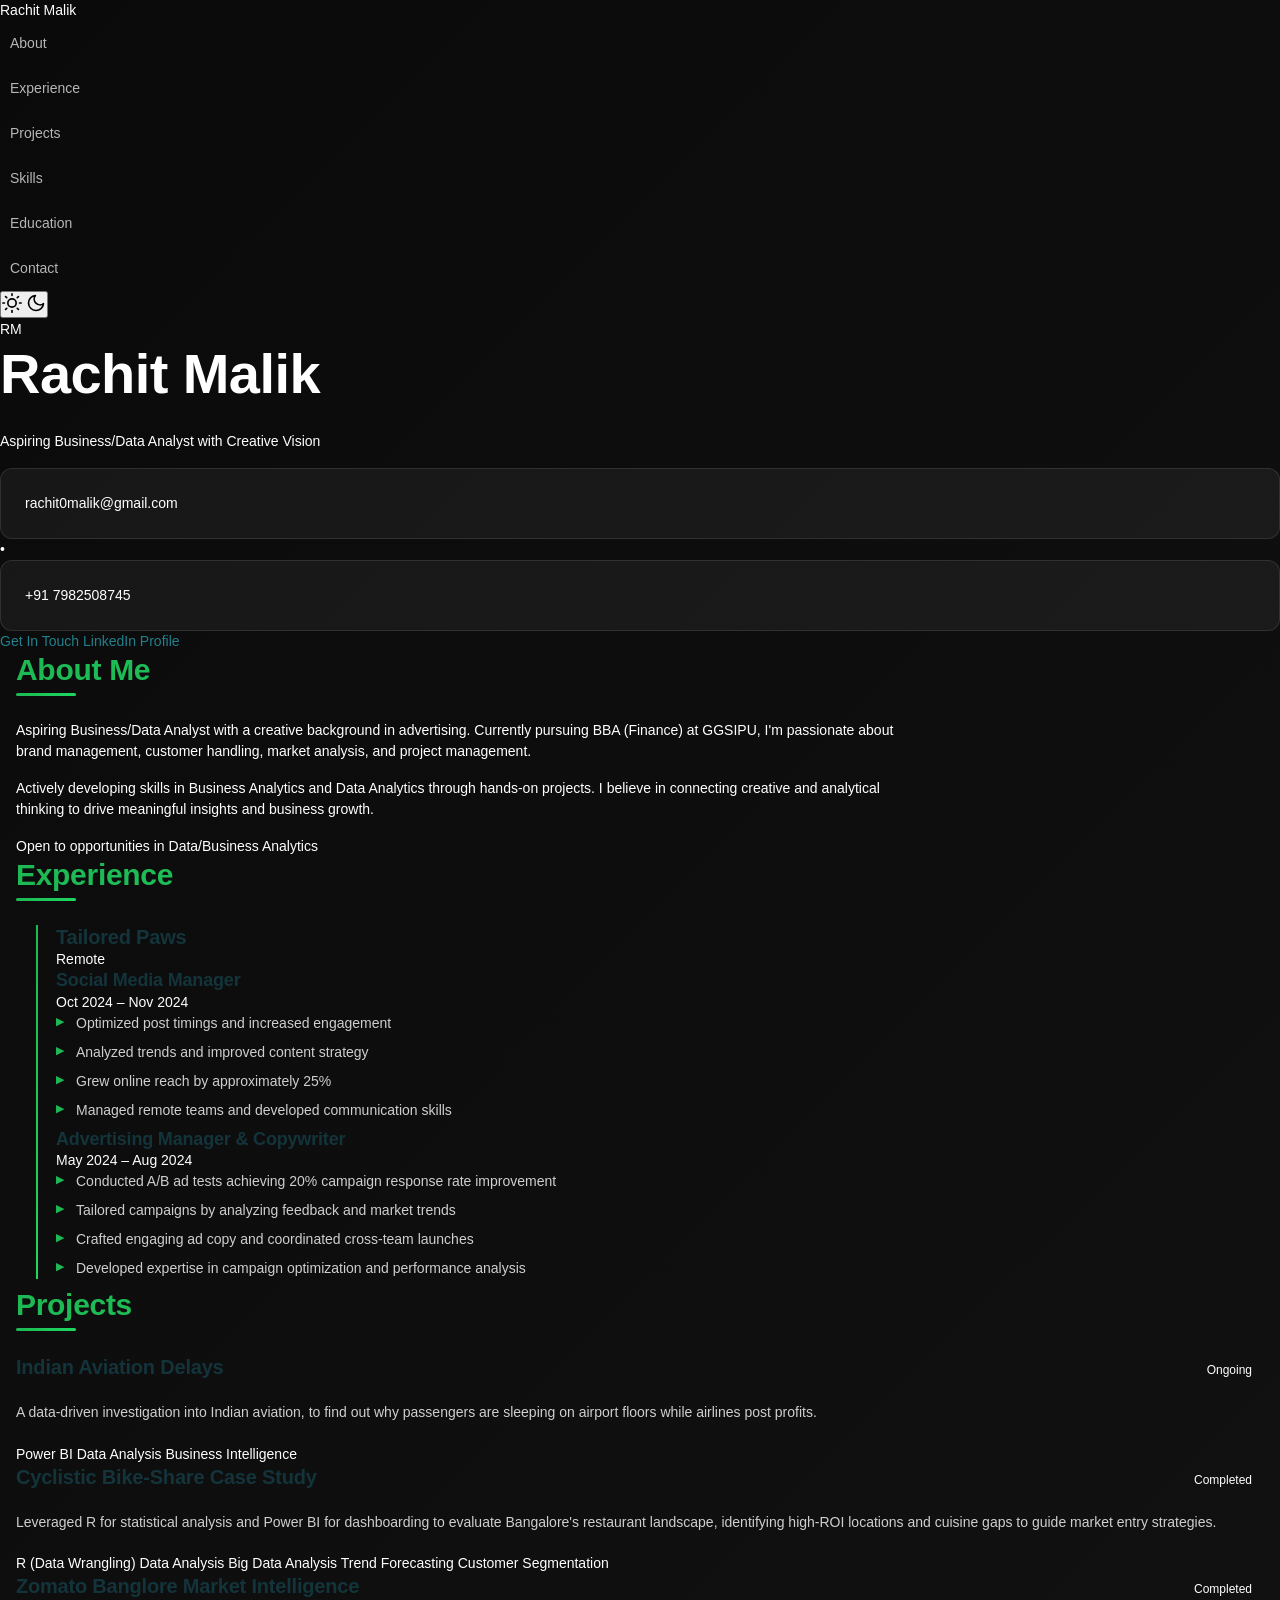
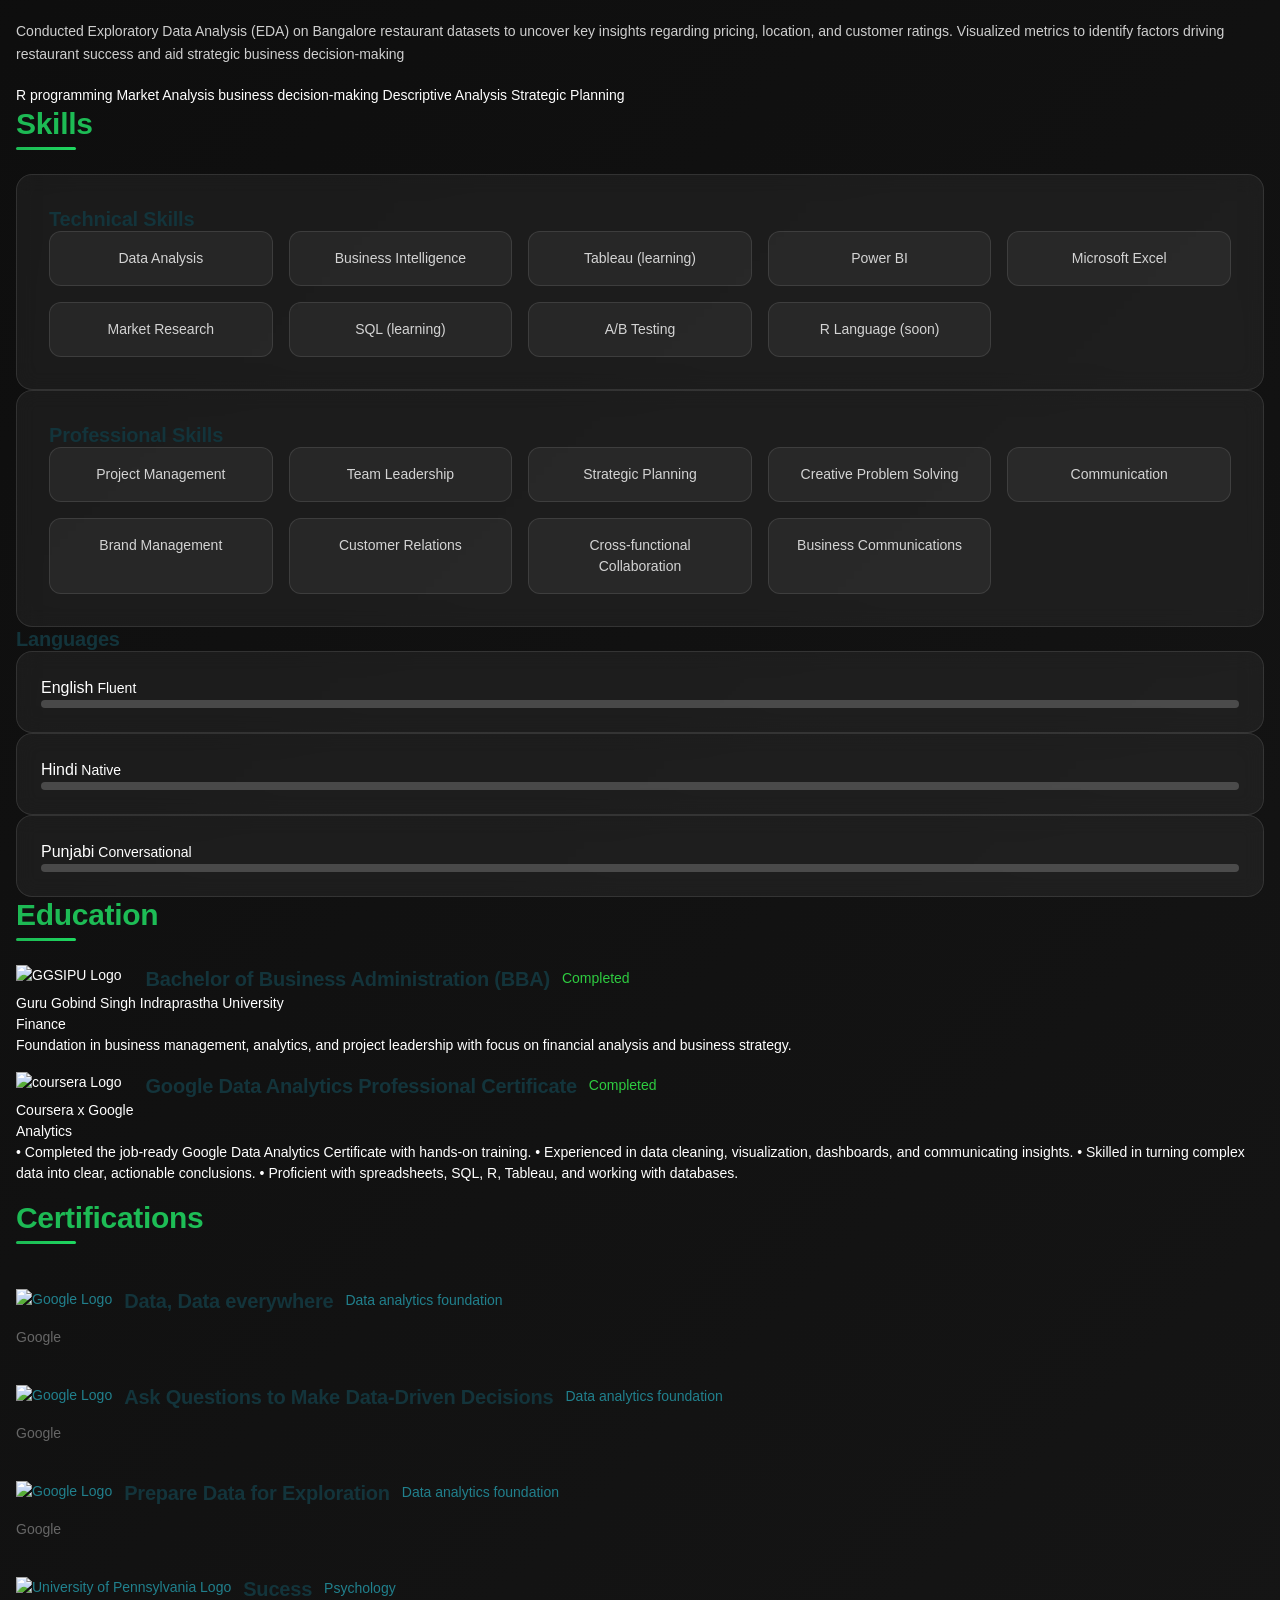
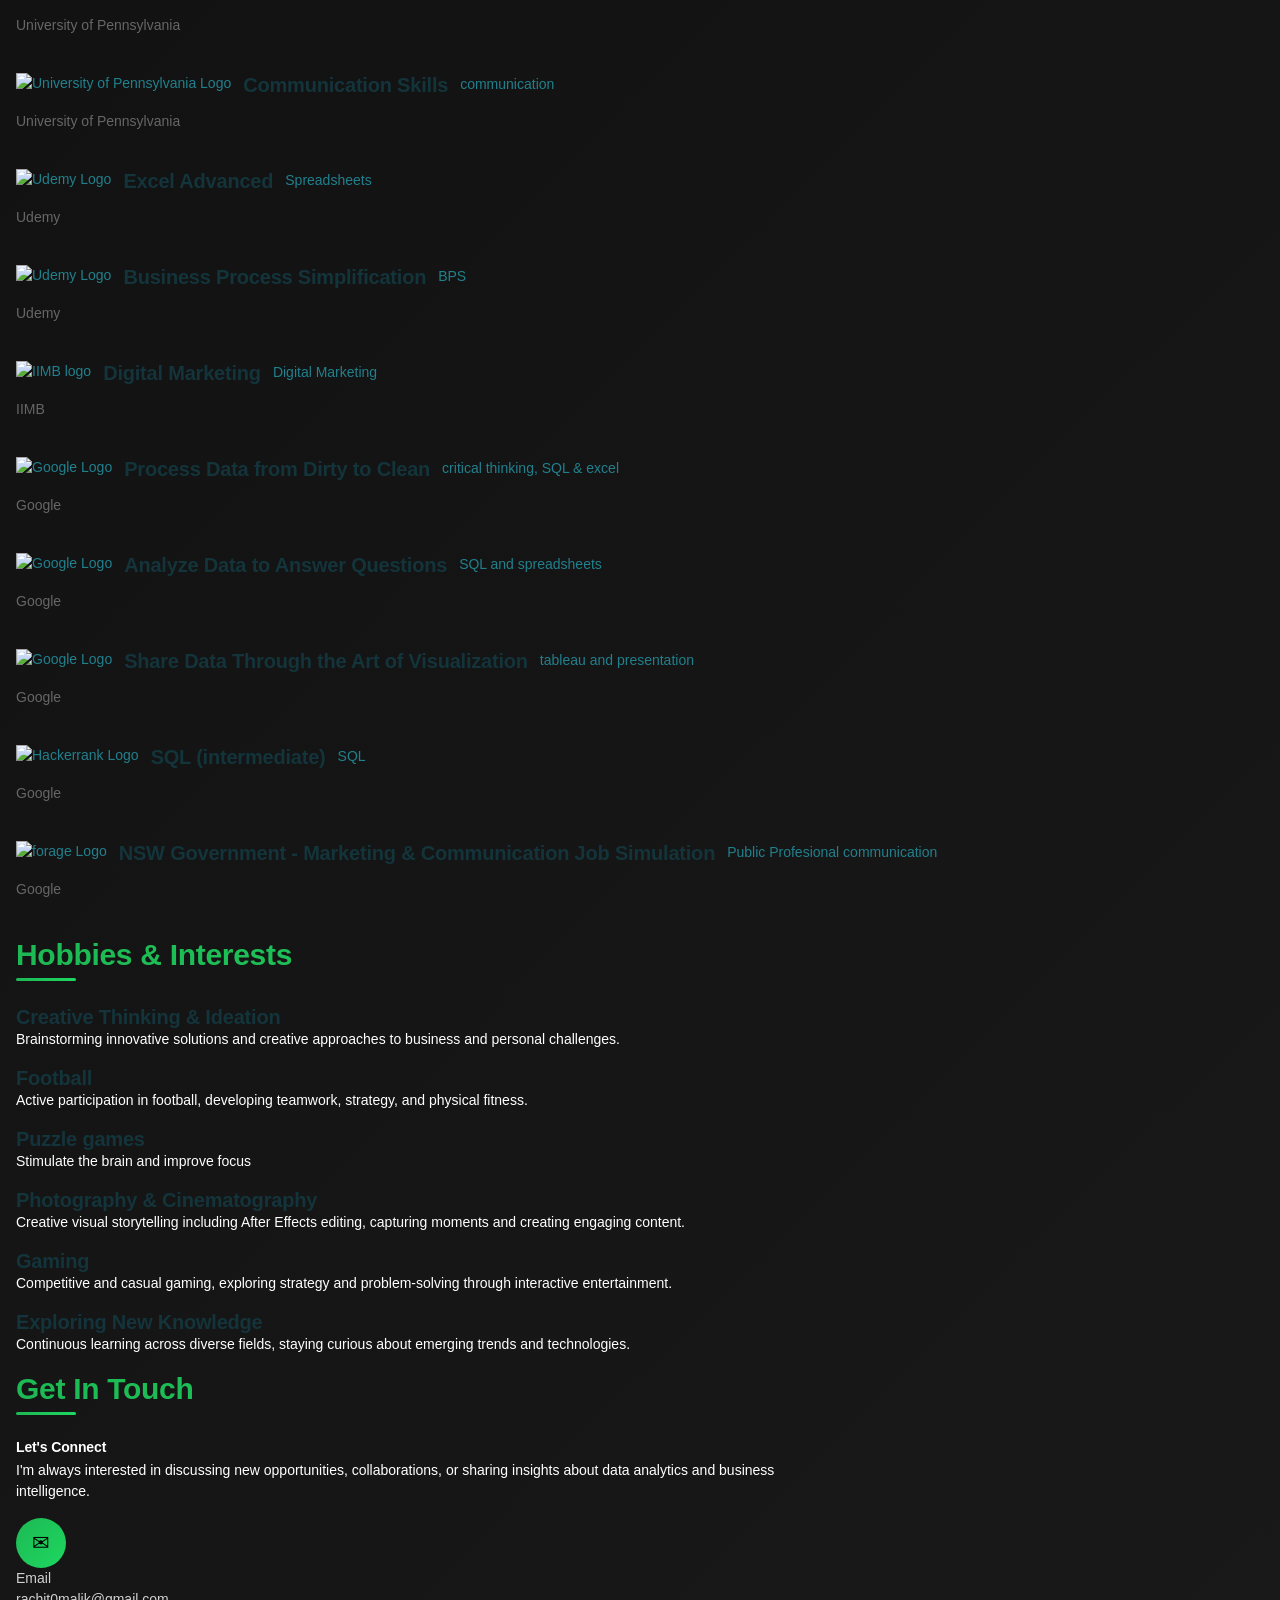
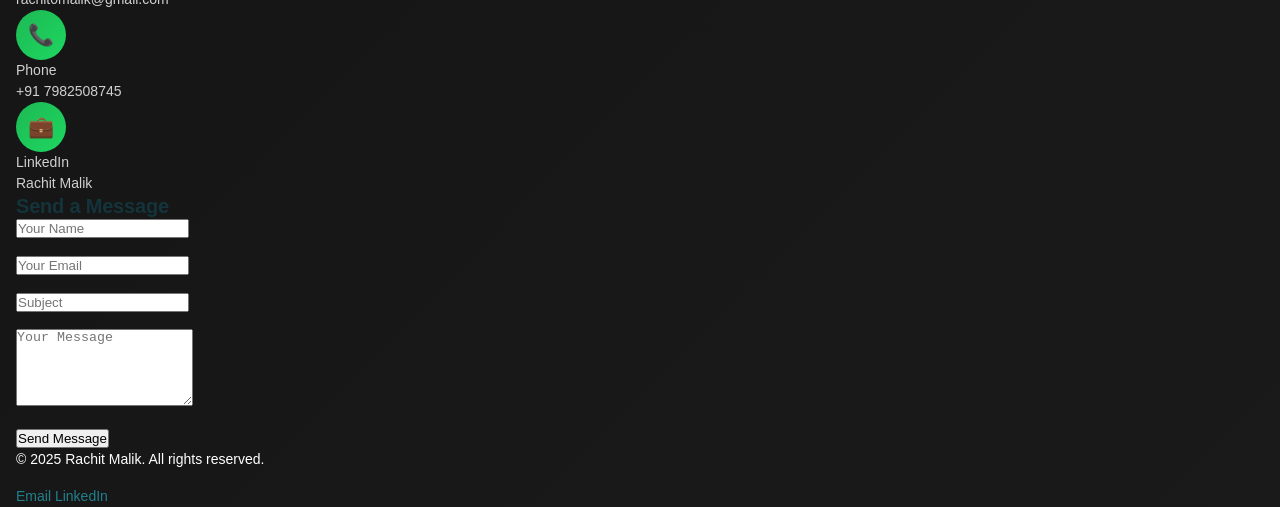
==== commit 5a95b14f: "Update index.html" ====
--- a/index.html
+++ b/index.html
@@ -282,7 +282,6 @@
       </div>
   </div>
      <div class="container">
-      <h2 class="section-title">Education</h2>
       <div class="education-content">
           <div class="education-card glass-card">
               <div class="education-header" style="display: flex; align-items: center; gap: 12px;">
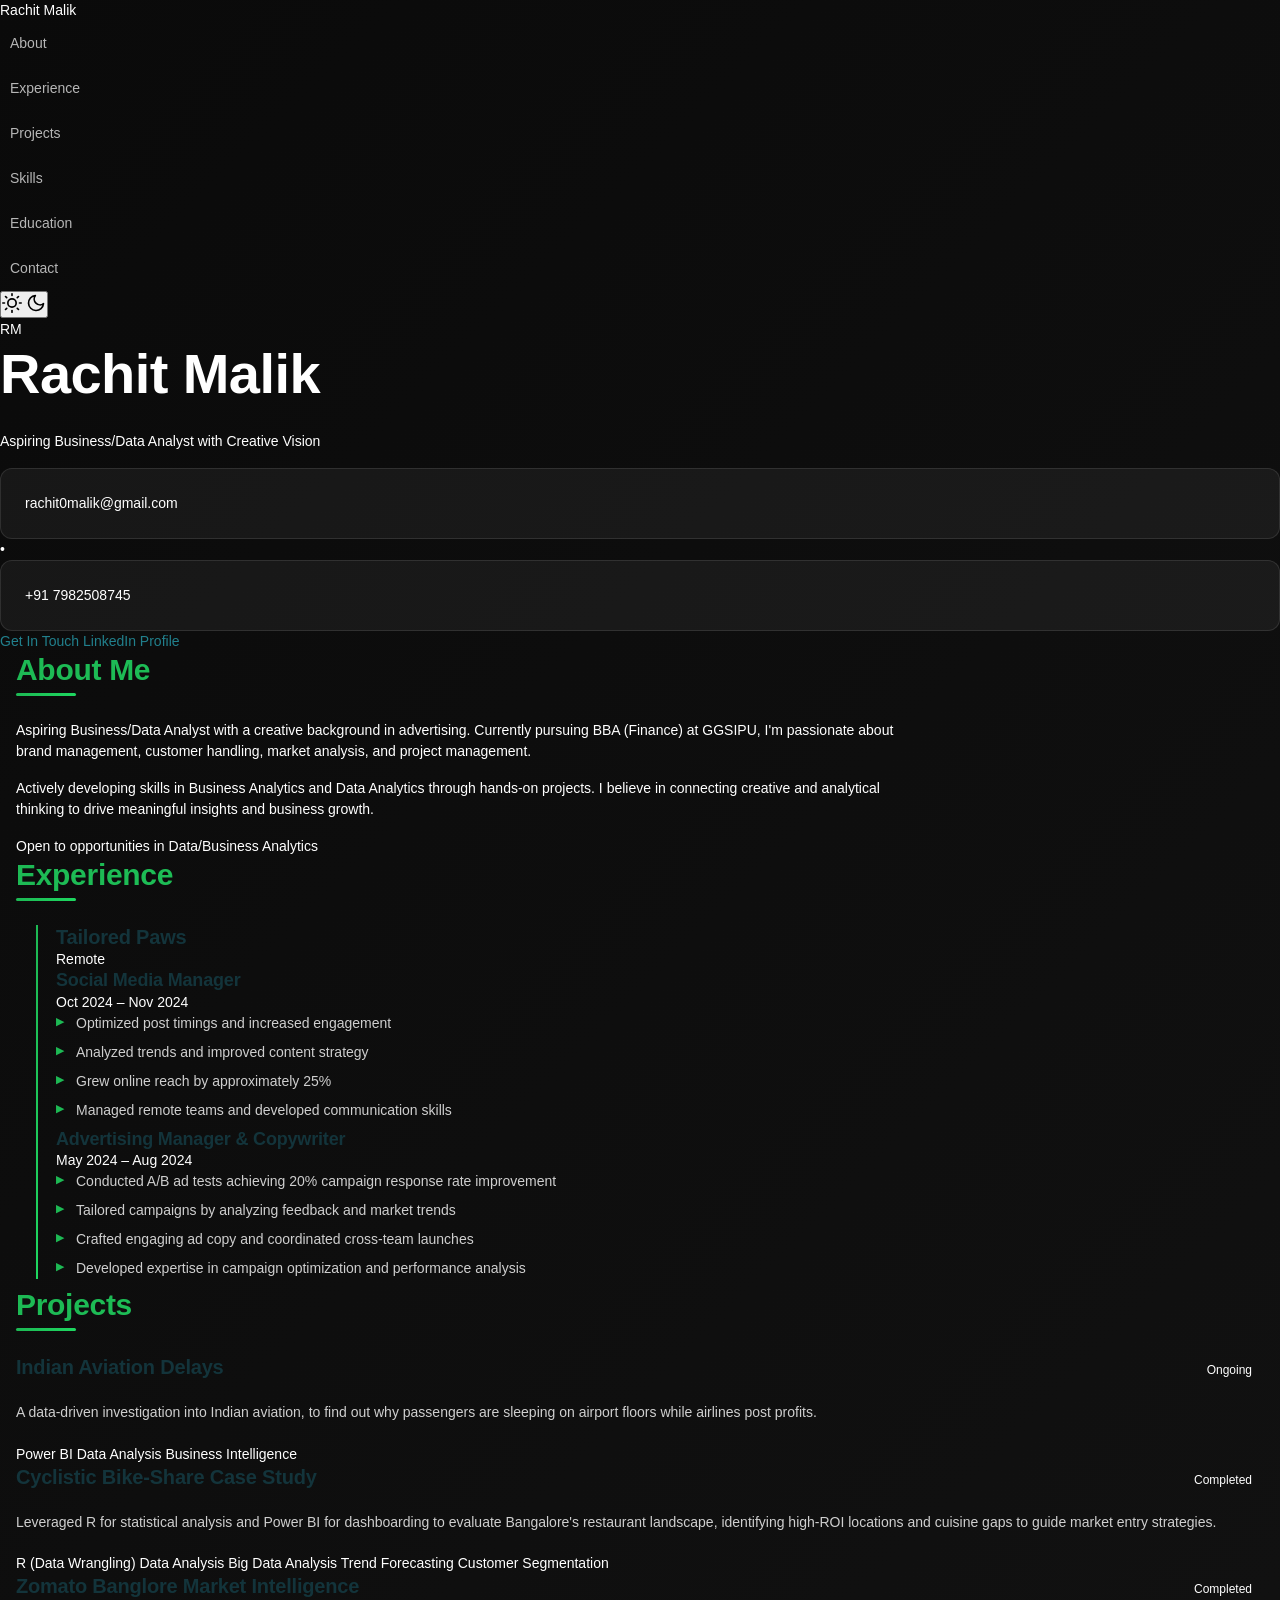
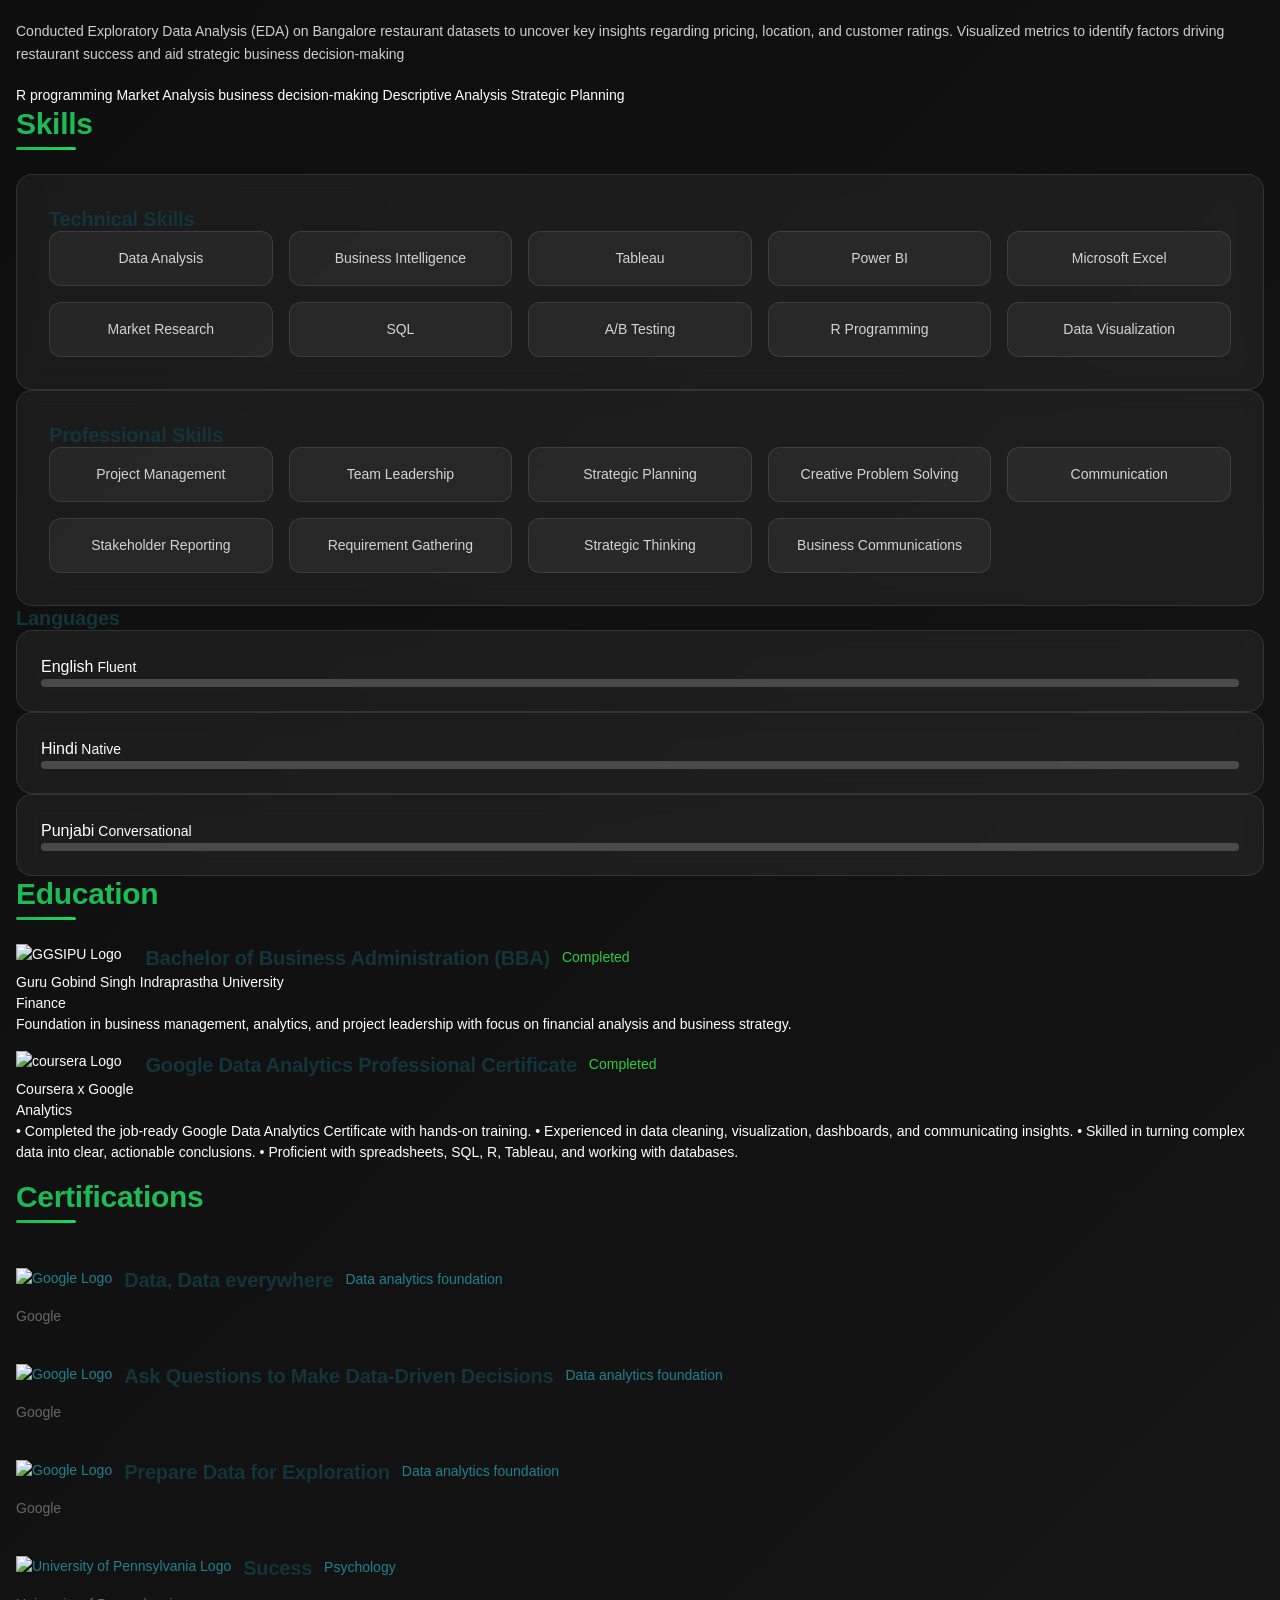
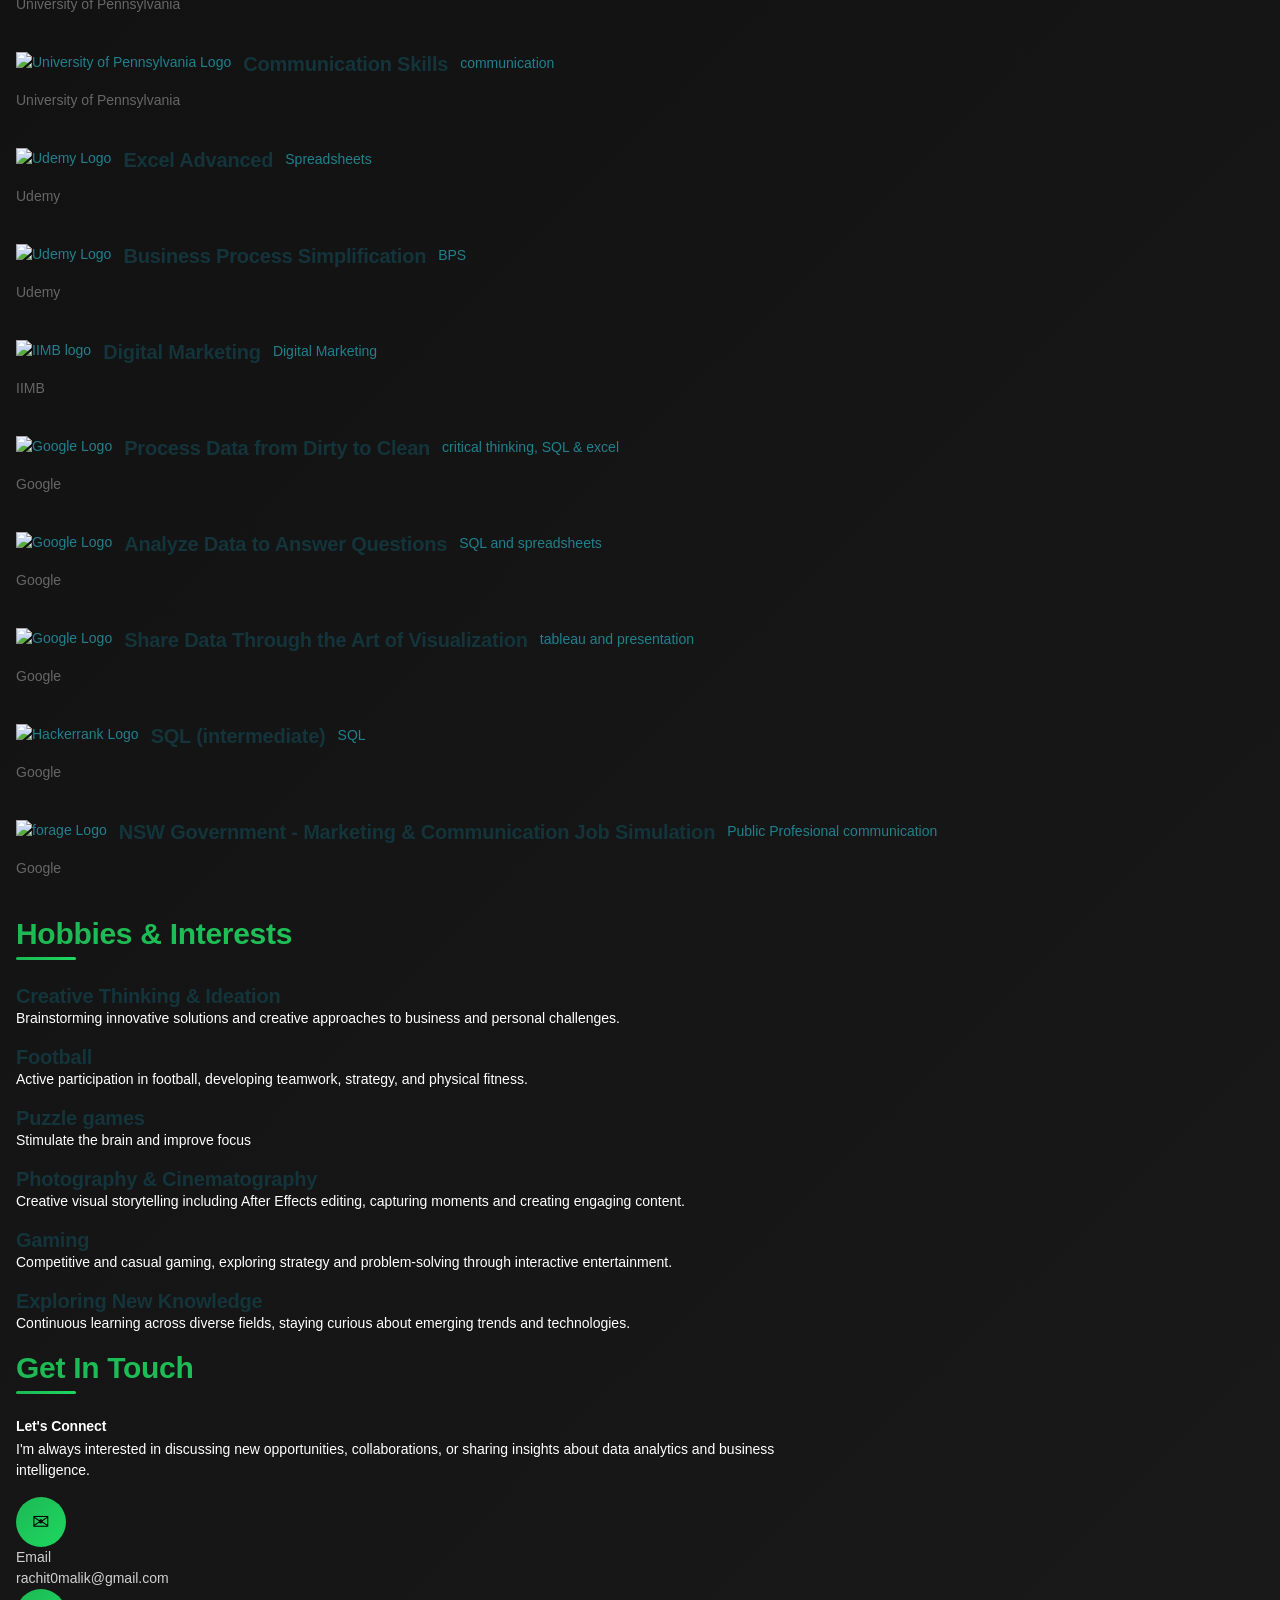
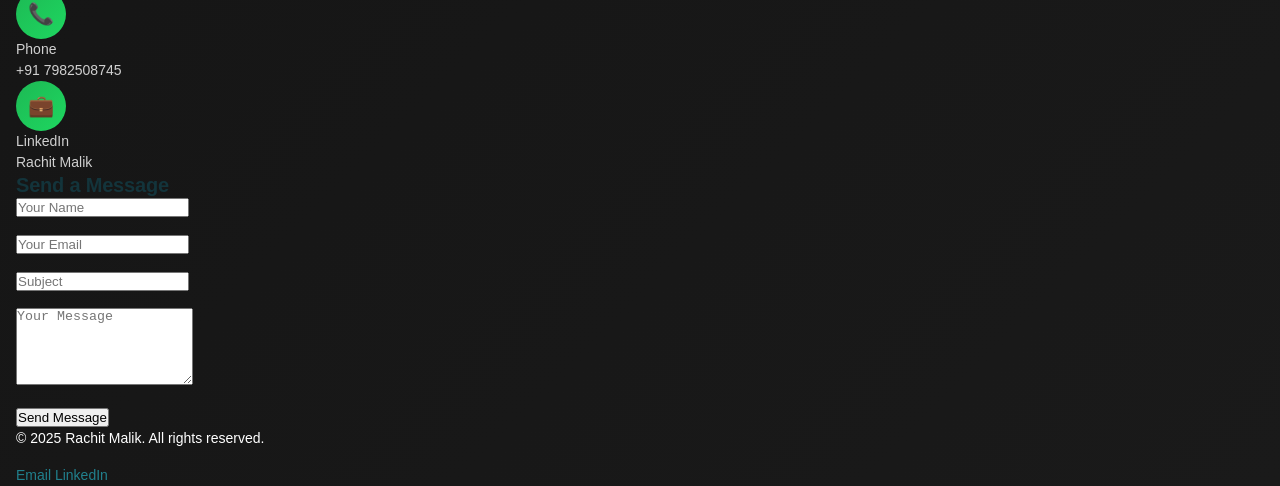
==== commit 2a595d02: "Update index.html" ====
--- a/index.html
+++ b/index.html
@@ -197,13 +197,14 @@
                         <div class="skills-grid">
                             <div class="skill-item">Data Analysis</div>
                             <div class="skill-item">Business Intelligence</div>
-                            <div class="skill-item">Tableau (learning)</div>
+                            <div class="skill-item">Tableau </div>
                             <div class="skill-item">Power BI</div>
                             <div class="skill-item">Microsoft Excel</div>
                             <div class="skill-item">Market Research</div>
-                            <div class="skill-item">SQL (learning)</div>
+                            <div class="skill-item">SQL </div>
                             <div class="skill-item">A/B Testing</div>
-                            <div class="skill-item">R Language (soon)</div>
+                            <div class="skill-item">R Programming </div>
+                            <div class="skill-item">Data Visualization </div>
                         </div>
                     </div>
                     
@@ -215,9 +216,9 @@
                             <div class="skill-item">Strategic Planning</div>
                             <div class="skill-item">Creative Problem Solving</div>
                             <div class="skill-item">Communication</div>
-                            <div class="skill-item">Brand Management</div>
-                            <div class="skill-item">Customer Relations</div>
-                            <div class="skill-item">Cross-functional Collaboration</div>
+                            <div class="skill-item">Stakeholder Reporting</div>
+                            <div class="skill-item"> Requirement Gathering</div>
+                            <div class="skill-item">Strategic Thinking</div>
                             <div class="skill-item">Business Communications</div>
                         </div>
                     </div>
